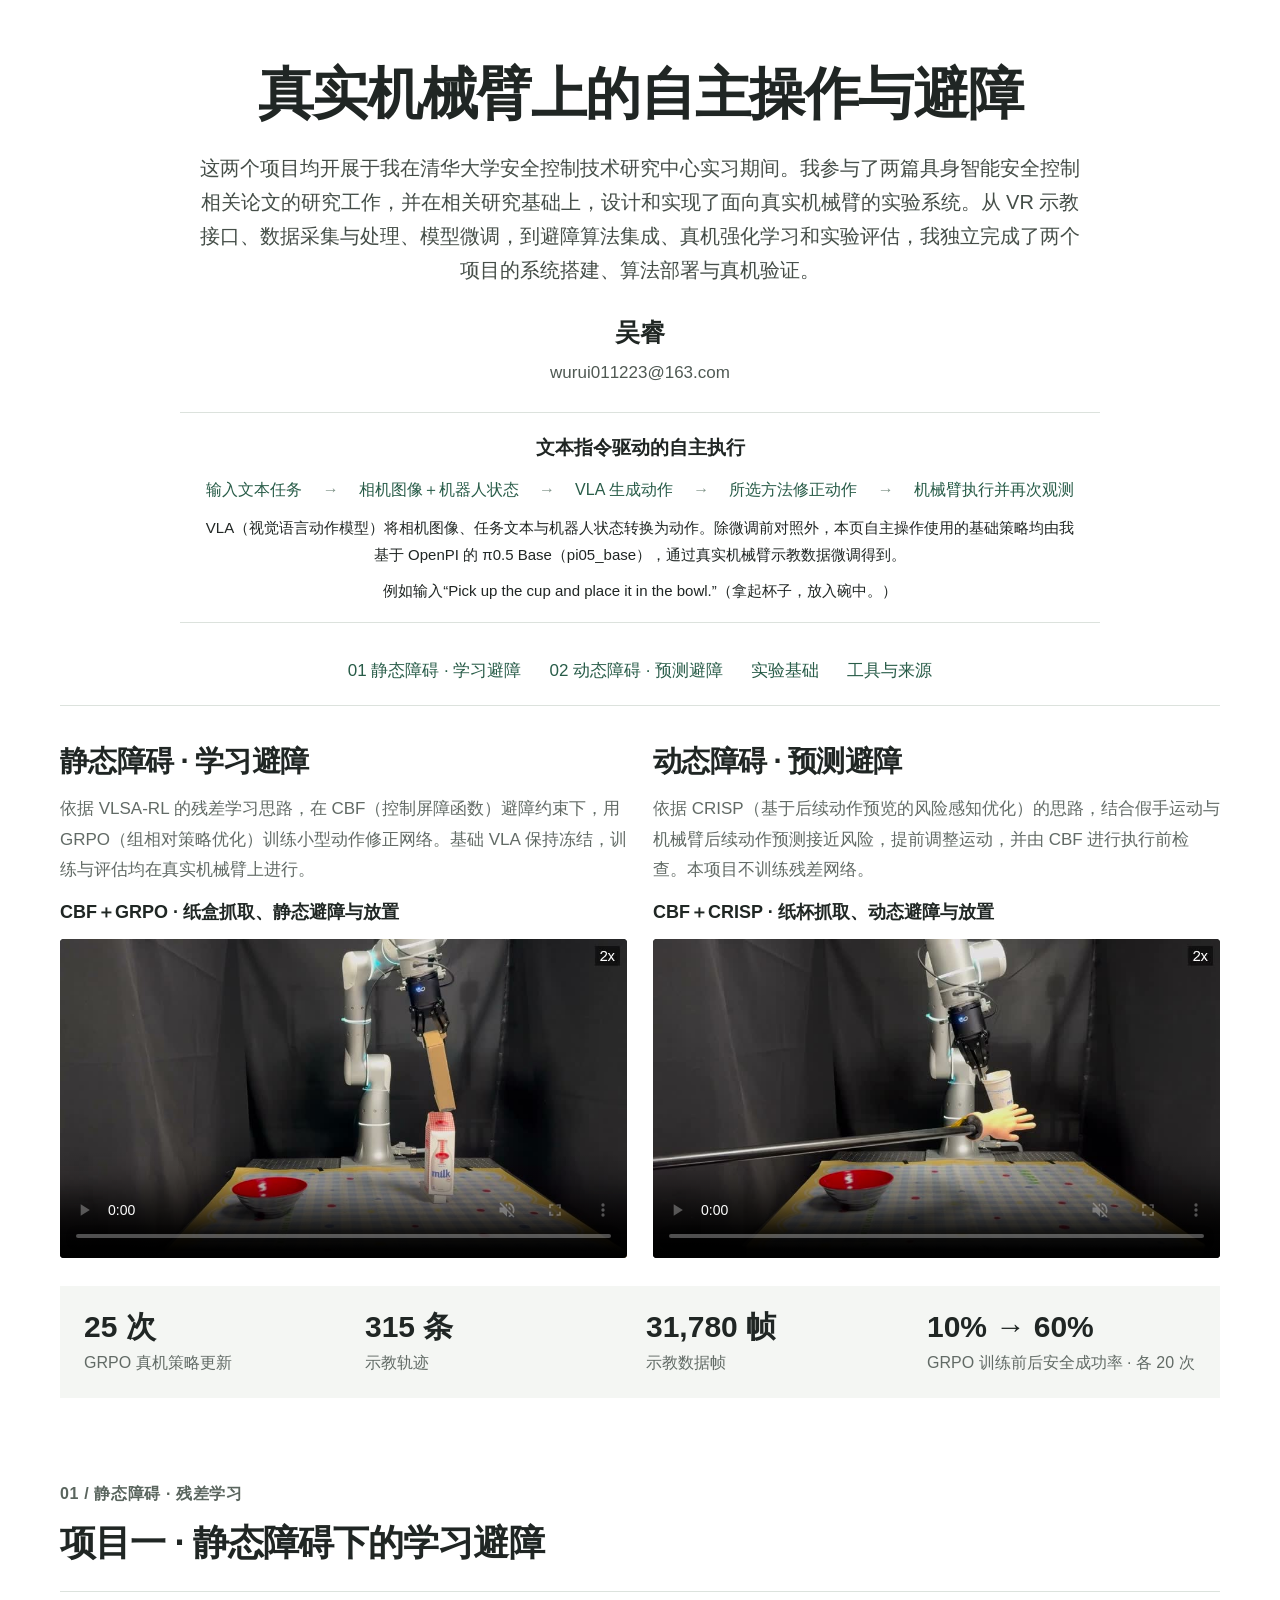
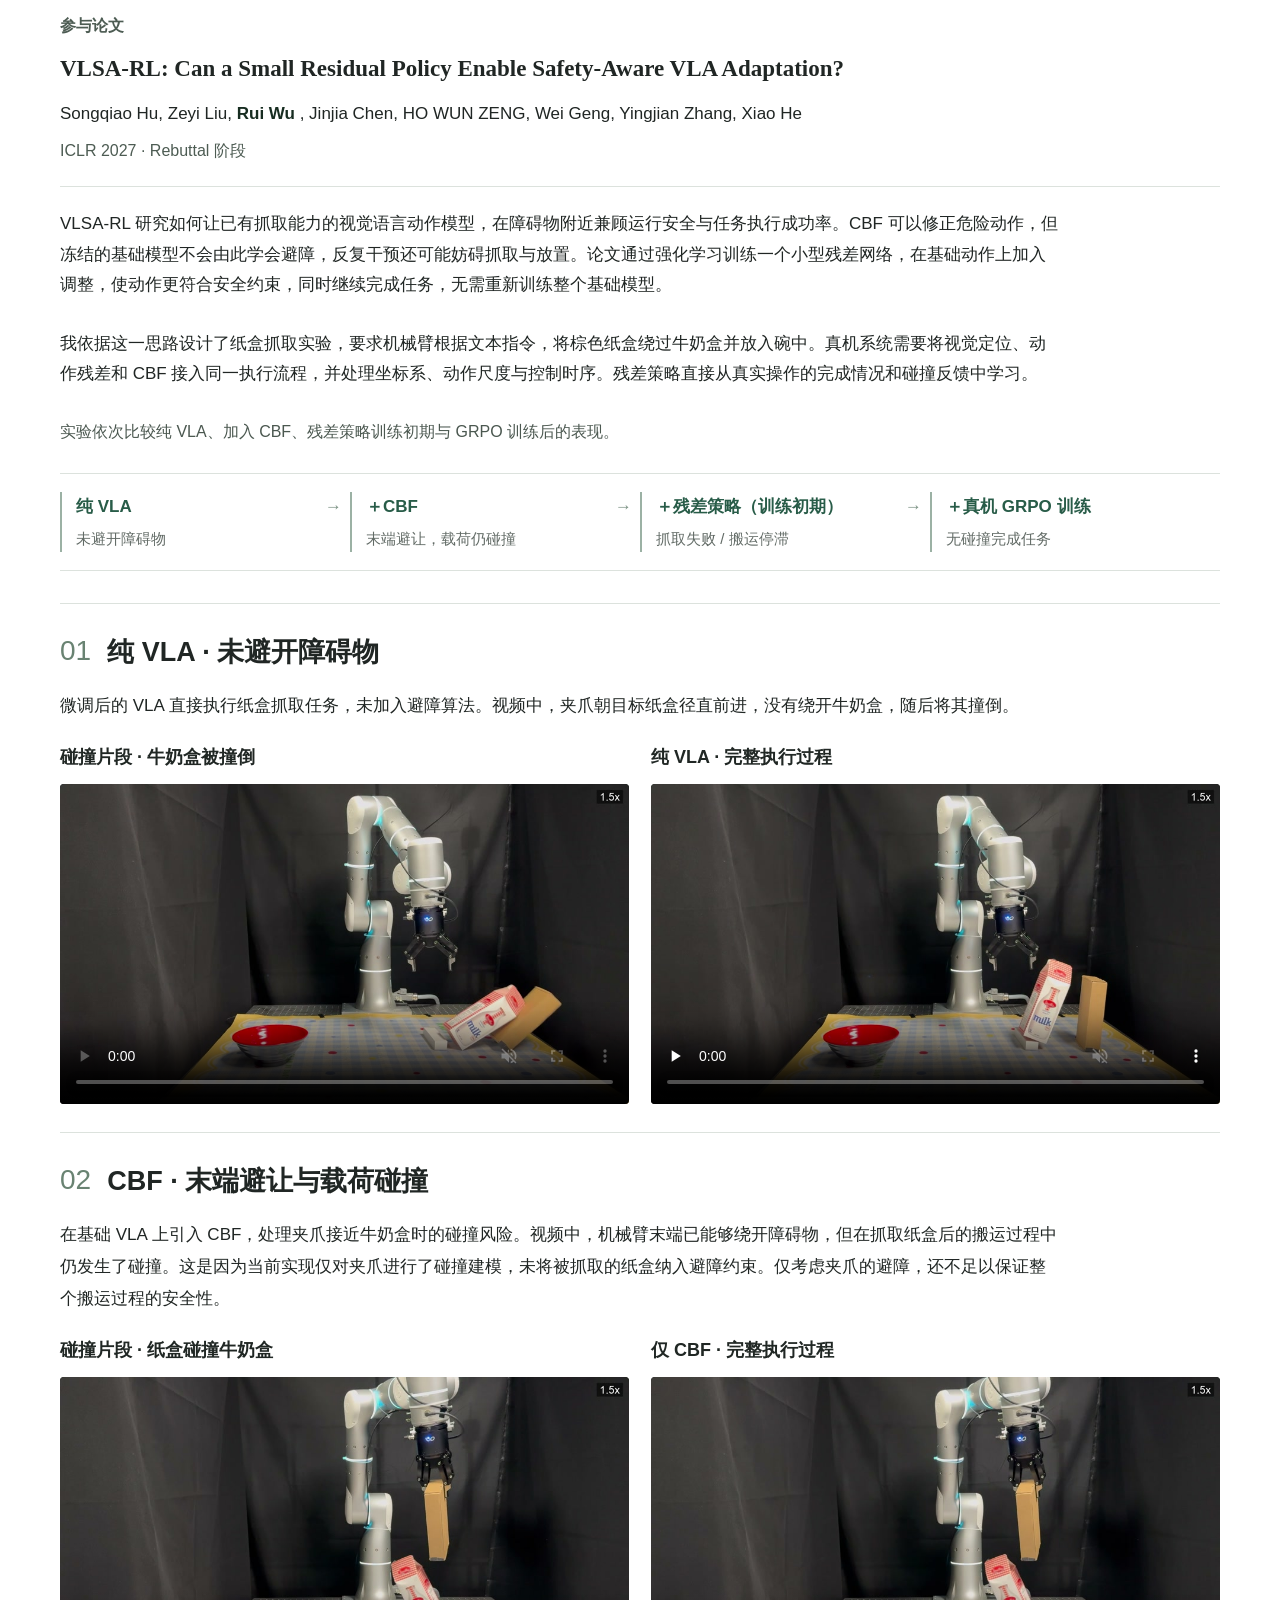
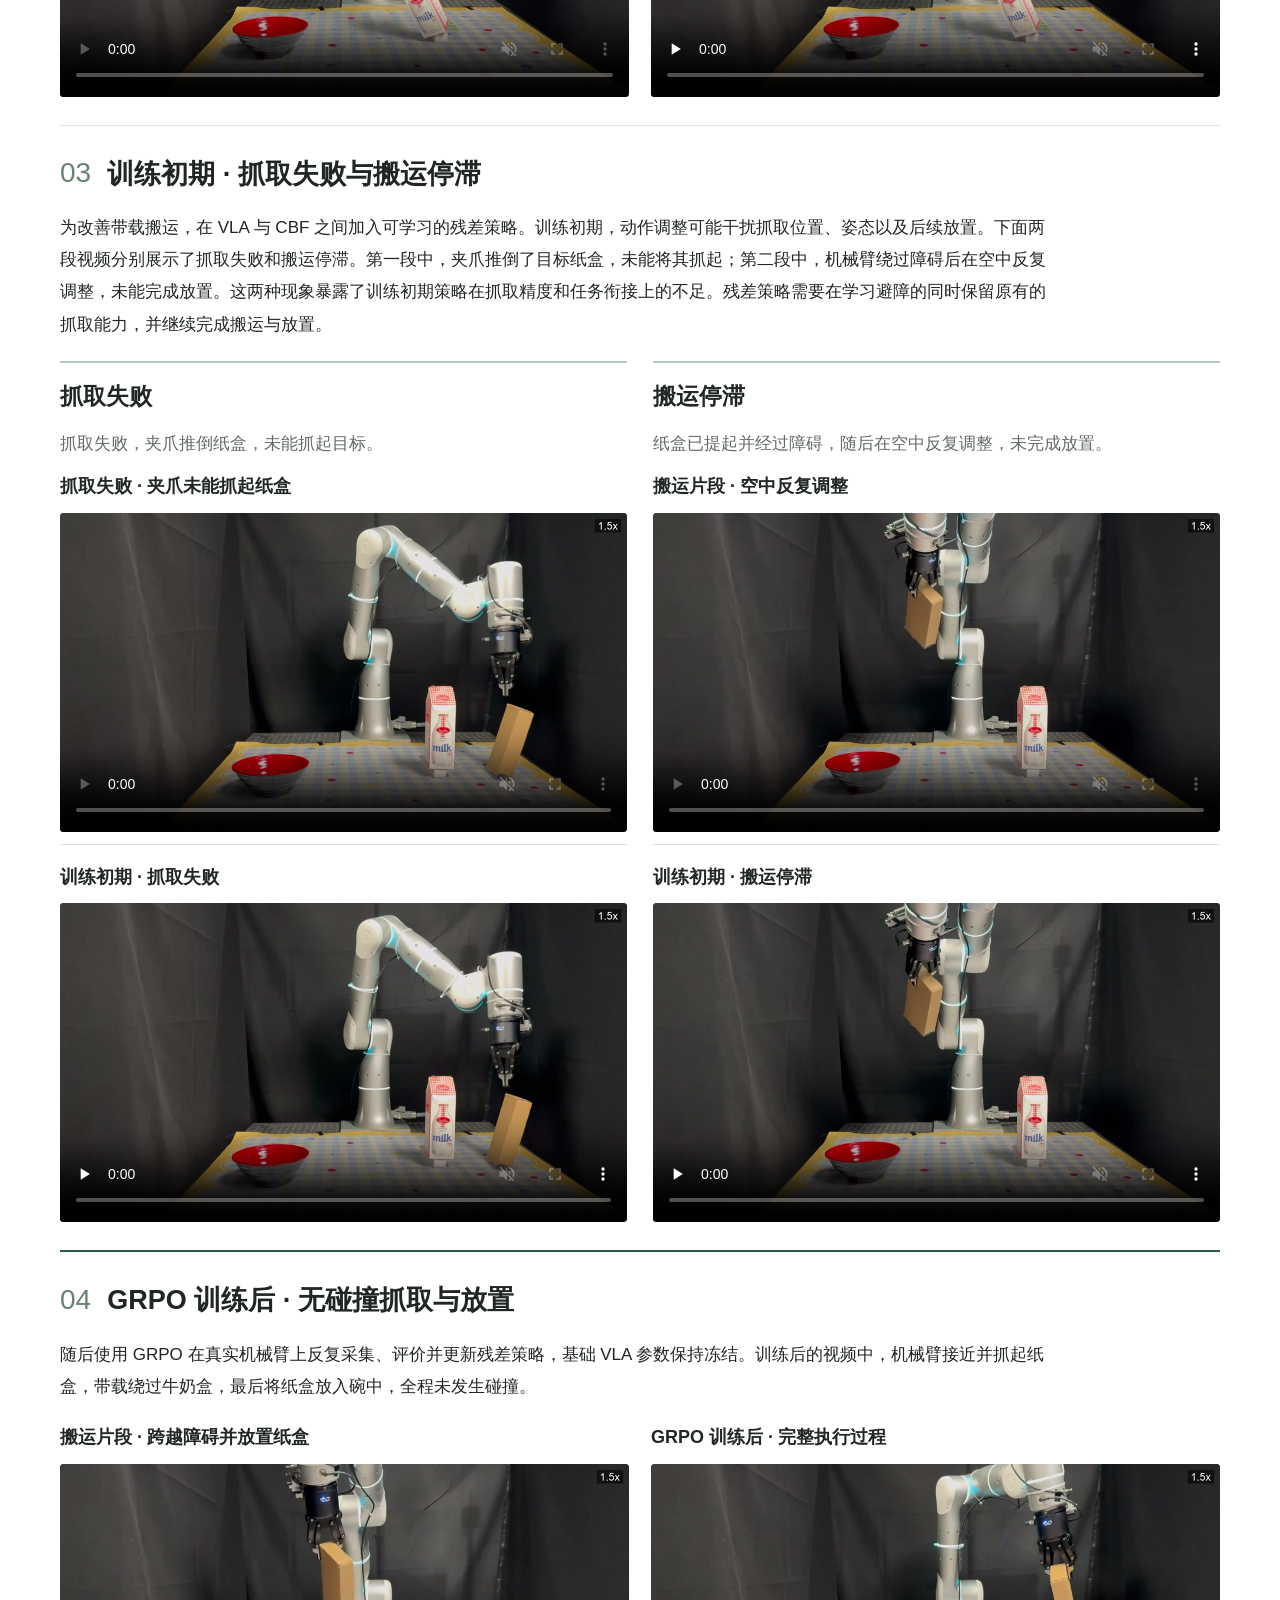
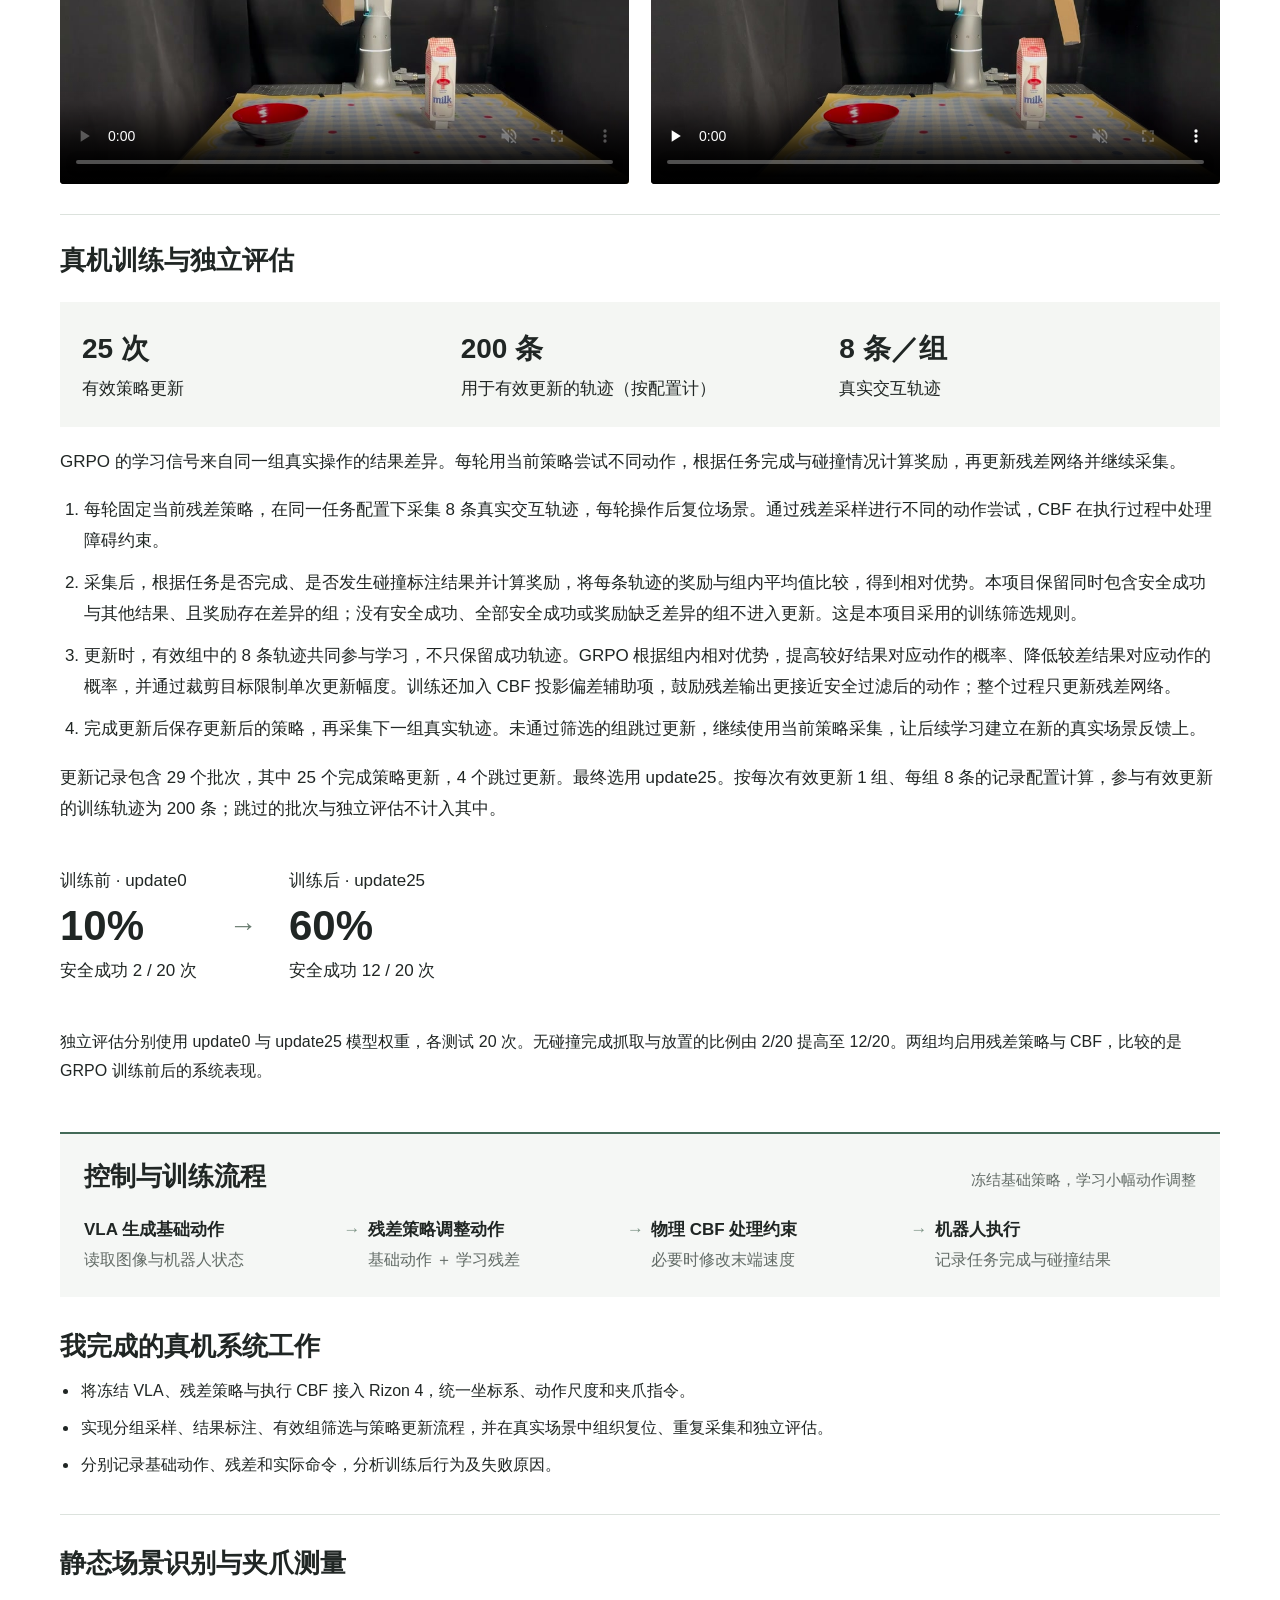
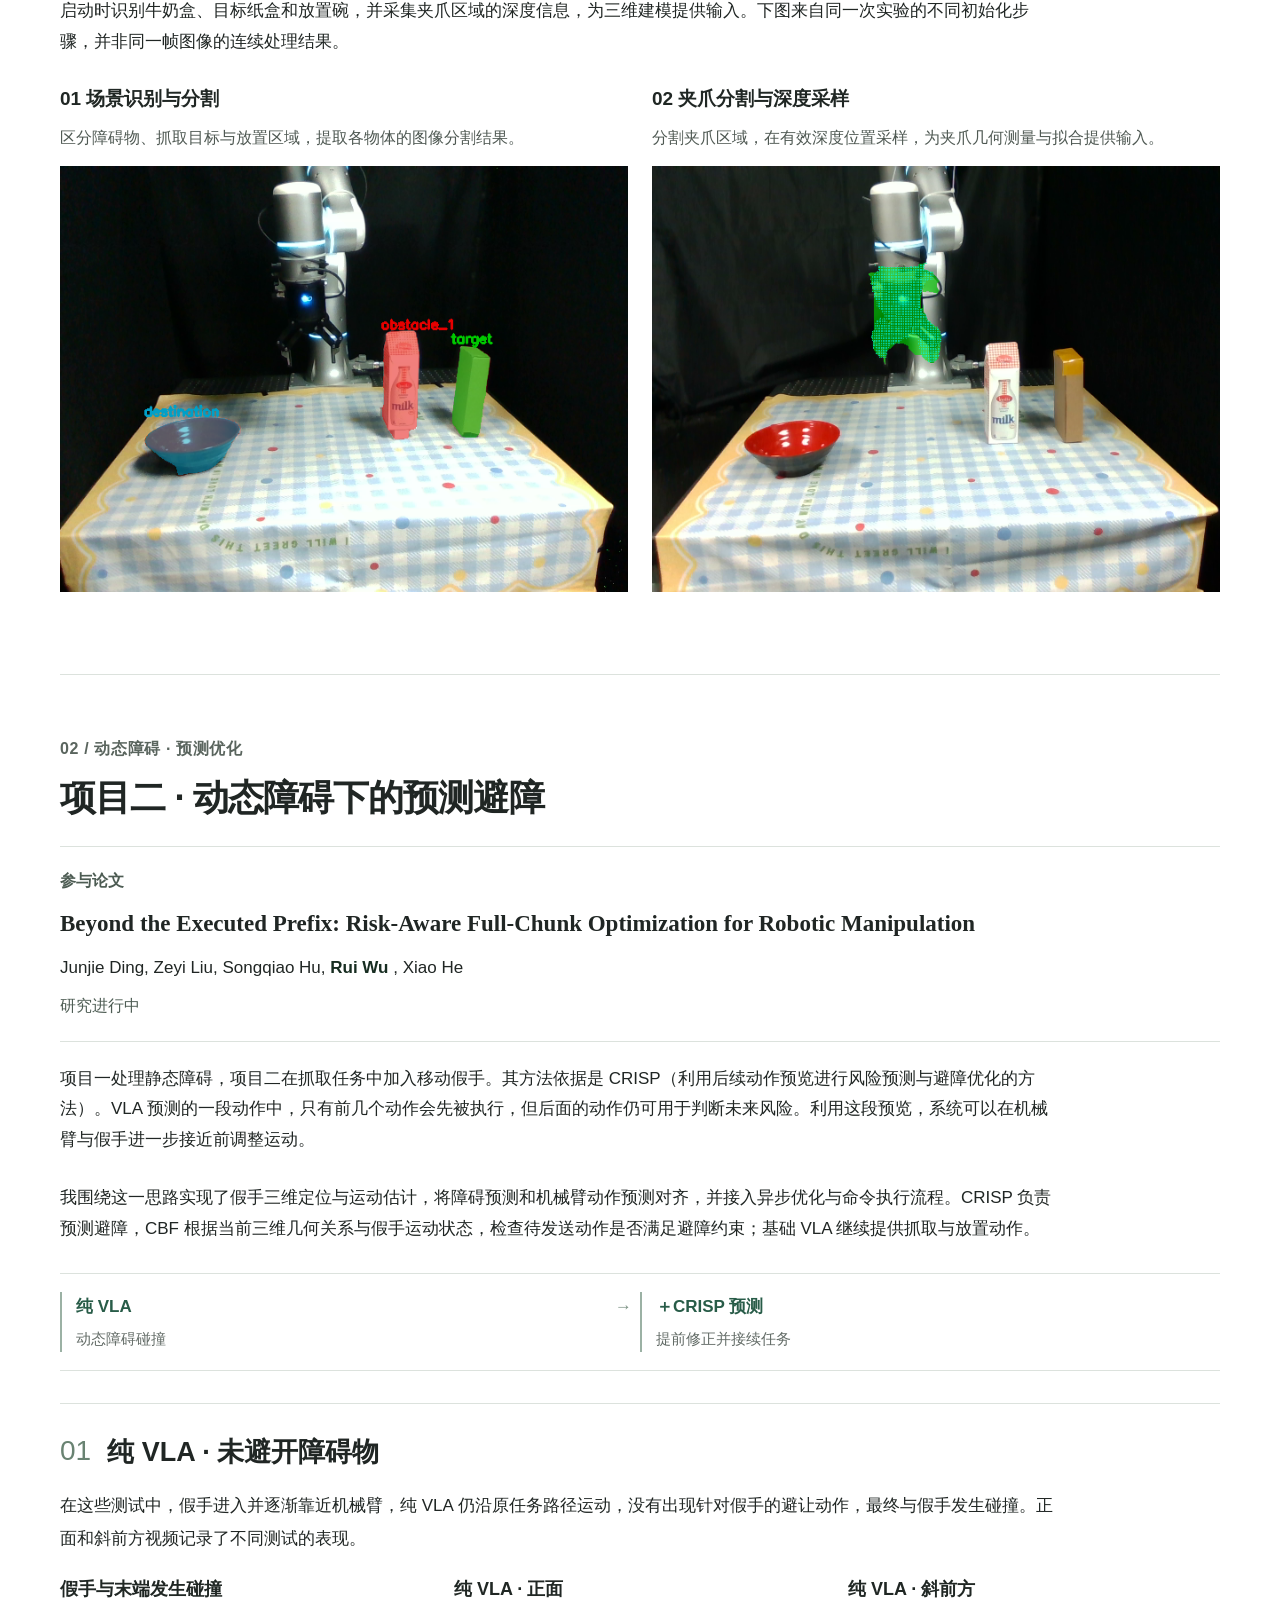
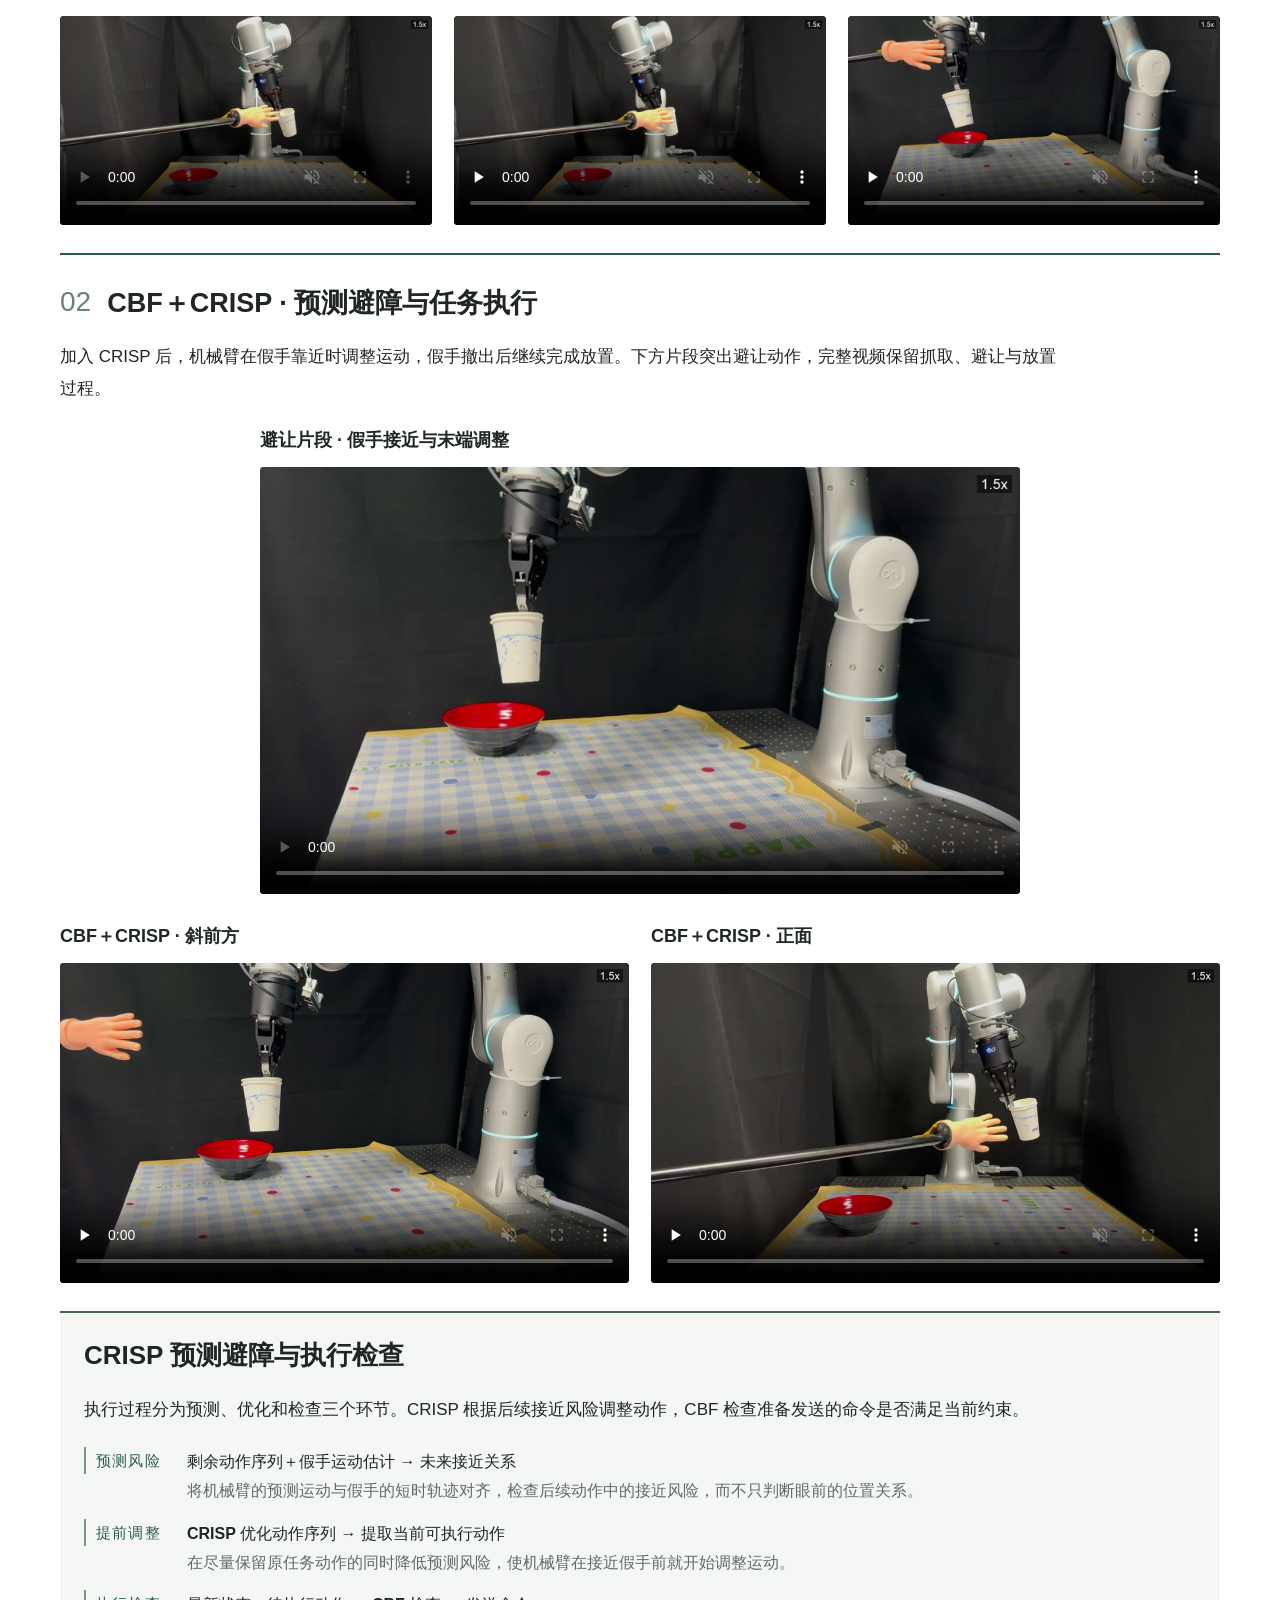
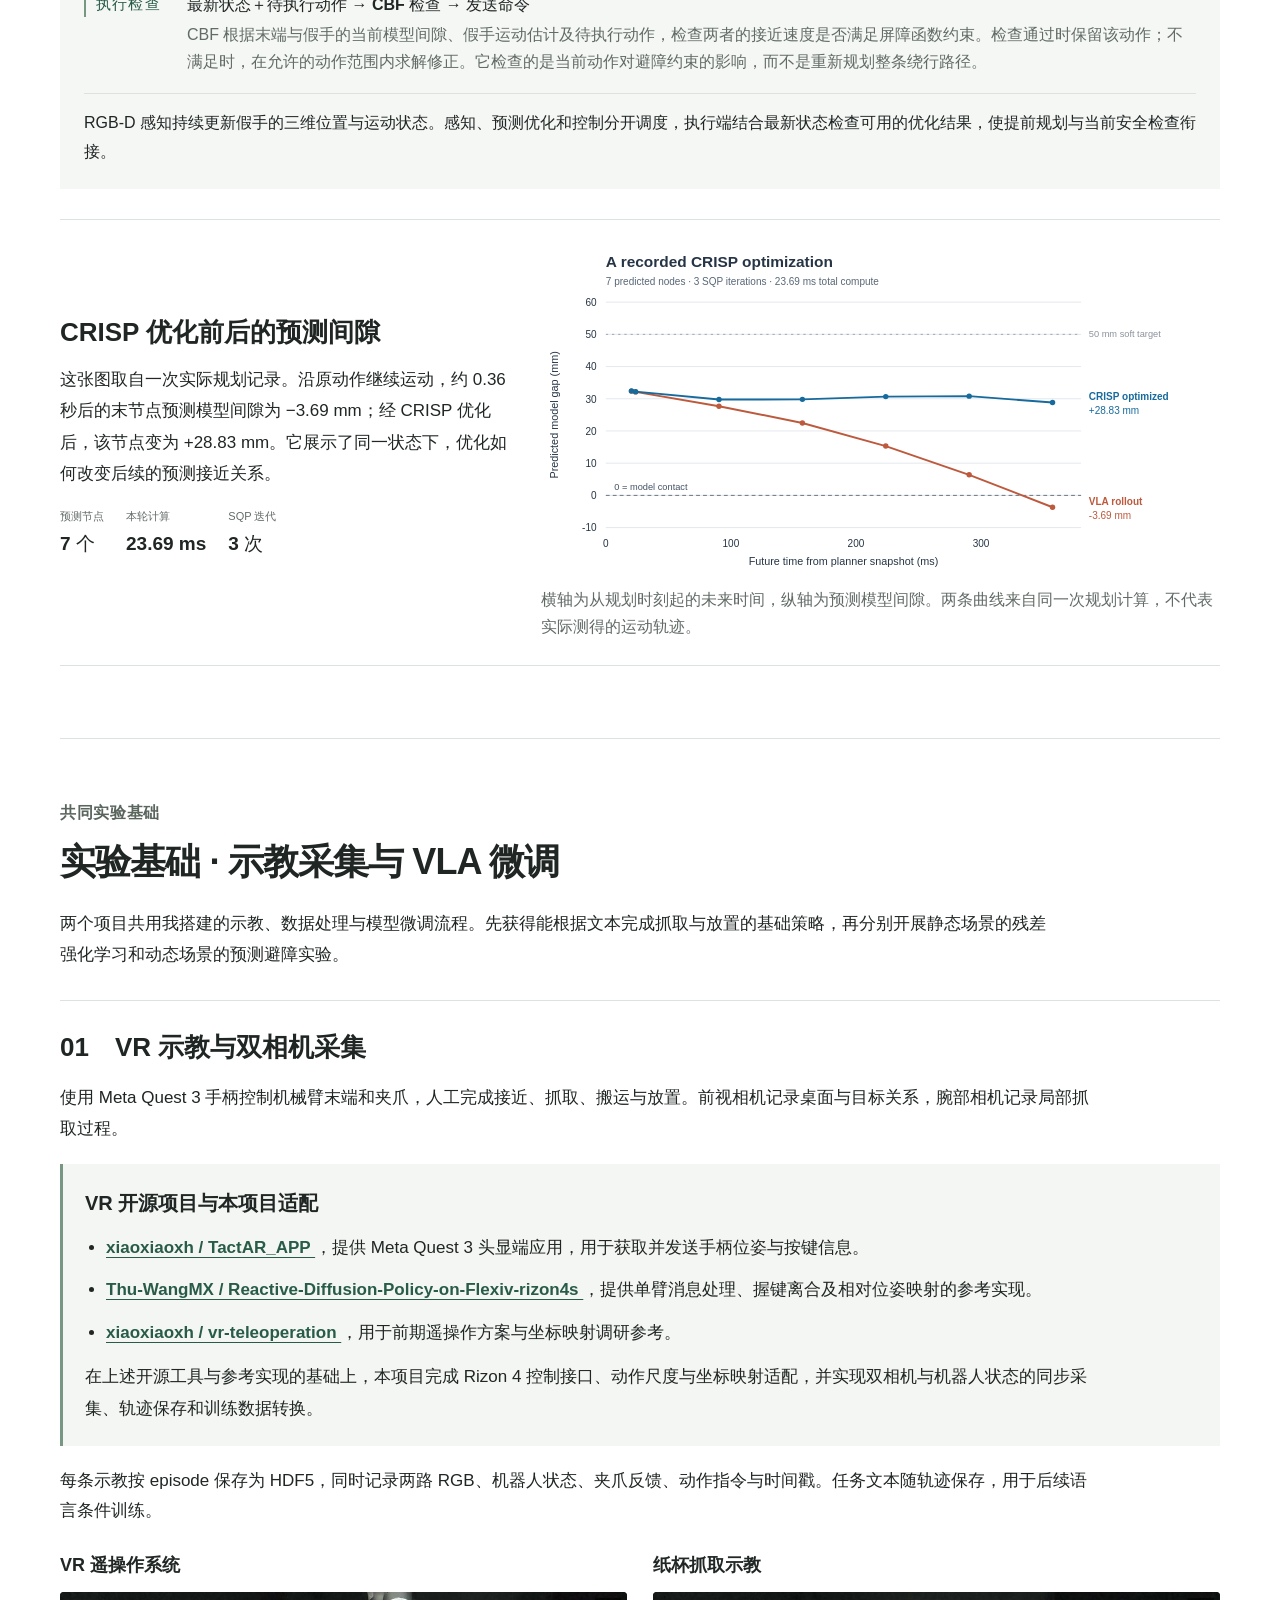
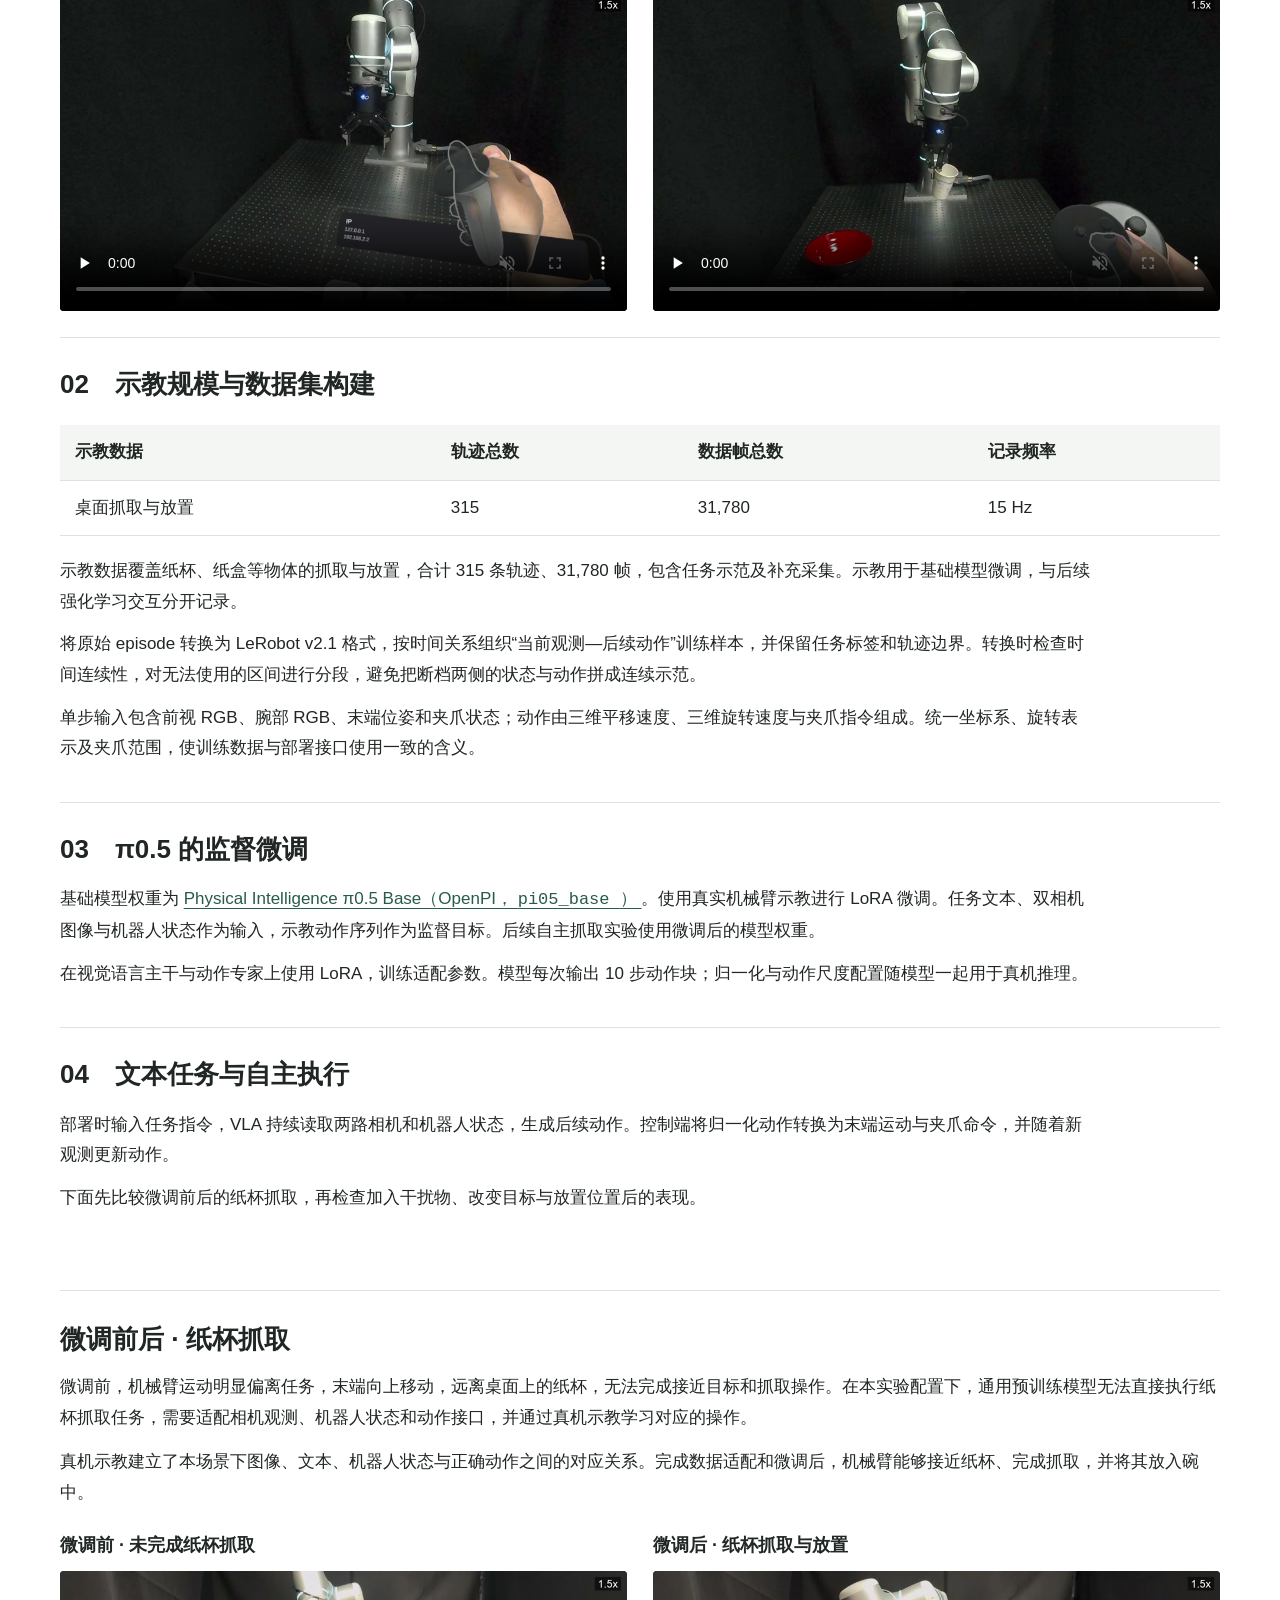
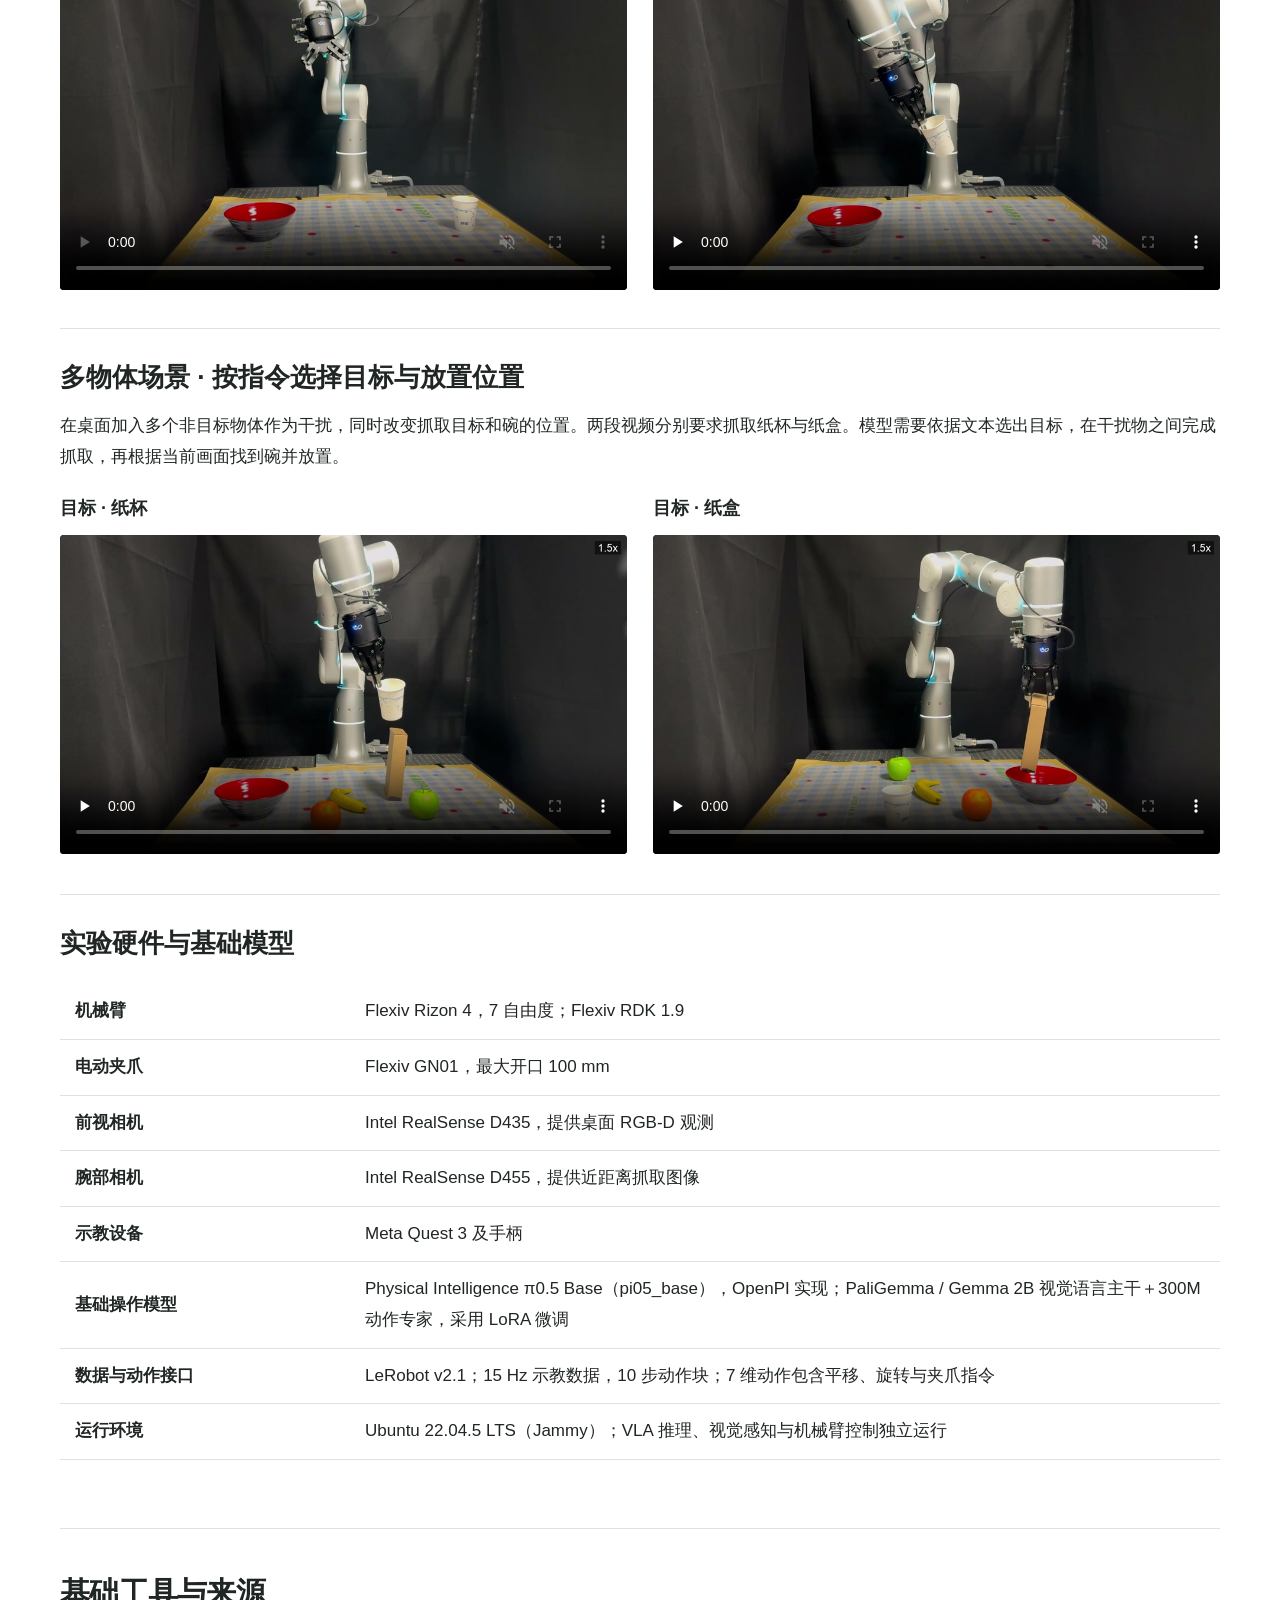
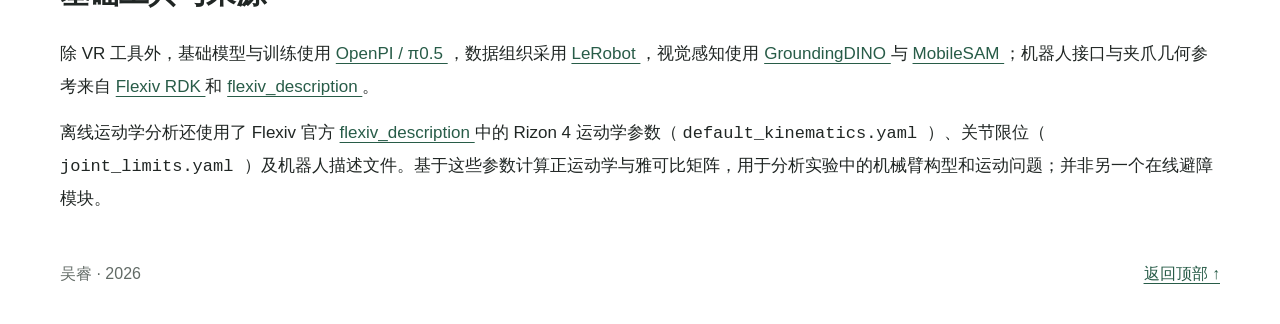
==== index.html @ aaa75074 "Publish robotics research portfolio" ====
<!DOCTYPE html>
<html lang="zh-CN">
 <head>
  <meta charset="utf-8"/>
  <meta content="width=device-width,initial-scale=1" name="viewport"/>
  <title>
   真实机械臂上的自主操作与避障 · 吴睿
  </title>
  <meta content="吴睿的 Rizon 4 真机研究：VLSA-RL 残差强化学习与 CRISP 预测避障，涵盖 VR 示教、数据集构建、VLA 微调、真实交互训练和实验评估。" name="description"/>
  <link href="portfolio.css?v=20261115-review" rel="stylesheet"/>
  <script defer="" src="portfolio.js?v=20261115-no-traces">
  </script>
 </head>
 <body>
  <a class="skip" href="#projects">
   跳到项目
  </a>
  <header class="page-header wrap">
   <h1>
    真实机械臂上的自主操作与避障
   </h1>
   <p class="lead">
    这两个项目均开展于我在清华大学安全控制技术研究中心实习期间。我参与了两篇具身智能安全控制相关论文的研究工作，并在相关研究基础上，设计和实现了面向真实机械臂的实验系统。从 VR 示教接口、数据采集与处理、模型微调，到避障算法集成、真机强化学习和实验评估，我独立完成了两个项目的系统搭建、算法部署与真机验证。
   </p>
   <div class="identity">
    <p class="author-name">
     吴睿
    </p>
    <p class="author-email">
     wurui011223@163.com
    </p>
   </div>
   <div aria-label="自主执行流程" class="autonomy-intro">
    <p>
     文本指令驱动的自主执行
    </p>
    <ol class="autonomy-flow">
     <li>
      输入文本任务
     </li>
     <li>
      相机图像＋机器人状态
     </li>
     <li>
      VLA 生成动作
     </li>
     <li>
      所选方法修正动作
     </li>
     <li>
      机械臂执行并再次观测
     </li>
    </ol>
    <p class="autonomy-example">
     VLA（视觉语言动作模型）将相机图像、任务文本与机器人状态转换为动作。除微调前对照外，本页自主操作使用的基础策略均由我基于 OpenPI 的 π0.5 Base（pi05_base），通过真实机械臂示教数据微调得到。
    </p>
    <p class="autonomy-example">
     例如输入“Pick up the cup and place it in the bowl.”（拿起杯子，放入碗中。）
    </p>
   </div>
   <nav aria-label="页面目录">
    <a href="#residual">
     01 静态障碍 · 学习避障
    </a>
    <a href="#dynamic">
     02 动态障碍 · 预测避障
    </a>
    <a href="#foundation">
     实验基础
    </a>
    <a href="#materials">
     工具与来源
    </a>
   </nav>
  </header>
  <main class="wrap">
   <section aria-label="两项成果概览" class="overview" id="projects">
    <div class="two-grid project-grid">
     <article class="project-preview">
      <h2>
       静态障碍 · 学习避障
      </h2>
      <p>
       依据 VLSA-RL 的残差学习思路，在 CBF（控制屏障函数）避障约束下，用 GRPO（组相对策略优化）训练小型动作修正网络。基础 VLA 保持冻结，训练与评估均在真实机械臂上进行。
      </p>
      <figure class="film excerpt">
       <figcaption>
        <strong>
         CBF＋GRPO · 纸盒抓取、静态避障与放置
        </strong>
       </figcaption>
       <video aria-label="CBF＋GRPO · 纸盒抓取、静态避障与放置" controls="" data-loop="" loop="" muted="" playsinline="" poster="assets/media/hero-static-10s.jpg?v=2" preload="metadata" src="assets/media/hero-static-10s.mp4?v=2">
       </video>
      </figure>
     </article>
     <article class="project-preview">
      <h2>
       动态障碍 · 预测避障
      </h2>
      <p>
       依据 CRISP（基于后续动作预览的风险感知优化）的思路，结合假手运动与机械臂后续动作预测接近风险，提前调整运动，并由 CBF 进行执行前检查。本项目不训练残差网络。
      </p>
      <figure class="film excerpt">
       <figcaption>
        <strong>
         CBF＋CRISP · 纸杯抓取、动态避障与放置
        </strong>
       </figcaption>
       <video aria-label="CBF＋CRISP · 纸杯抓取、动态避障与放置" controls="" data-loop="" loop="" muted="" playsinline="" poster="assets/media/hero-dynamic-10s.jpg?v=2" preload="metadata" src="assets/media/hero-dynamic-10s.mp4?v=2">
       </video>
      </figure>
     </article>
    </div>
    <div class="scale-strip">
     <div>
      <strong>
       25 次
      </strong>
      <span>
       GRPO 真机策略更新
      </span>
     </div>
     <div>
      <strong>
       315 条
      </strong>
      <span>
       示教轨迹
      </span>
     </div>
     <div>
      <strong>
       31,780 帧
      </strong>
      <span>
       示教数据帧
      </span>
     </div>
     <div>
      <strong>
       10% → 60%
      </strong>
      <span>
       GRPO 训练前后安全成功率 · 各 20 次
      </span>
     </div>
    </div>
   </section>
   <section class="project" id="residual">
    <div class="section-label">
     01 / 静态障碍 · 残差学习
    </div>
    <h2>
     项目一 · 静态障碍下的学习避障
    </h2>
    <div class="paper-citation">
     <p class="paper-context">
      参与论文
     </p>
     <h3>
      VLSA-RL: Can a Small Residual Policy Enable Safety-Aware VLA Adaptation?
     </h3>
     <p class="paper-authors">
      Songqiao Hu, Zeyi Liu,
      <strong>
       Rui Wu
      </strong>
      , Jinjia Chen, HO WUN ZENG, Wei Geng, Yingjian Zhang, Xiao He
     </p>
     <p class="paper-status">
      ICLR 2027 · Rebuttal 阶段
     </p>
    </div>
    <p class="section-intro">
     VLSA-RL 研究如何让已有抓取能力的视觉语言动作模型，在障碍物附近兼顾运行安全与任务执行成功率。CBF 可以修正危险动作，但冻结的基础模型不会由此学会避障，反复干预还可能妨碍抓取与放置。论文通过强化学习训练一个小型残差网络，在基础动作上加入调整，使动作更符合安全约束，同时继续完成任务，无需重新训练整个基础模型。
    </p>
    <p class="section-intro">
     我依据这一思路设计了纸盒抓取实验，要求机械臂根据文本指令，将棕色纸盒绕过牛奶盒并放入碗中。真机系统需要将视觉定位、动作残差和 CBF 接入同一执行流程，并处理坐标系、动作尺度与控制时序。残差策略直接从真实操作的完成情况和碰撞反馈中学习。
    </p>
    <p class="evidence-guide">
     实验依次比较纯 VLA、加入 CBF、残差策略训练初期与 GRPO 训练后的表现。
    </p>
    <div aria-label="项目一实验递进" class="experiment-roadmap">
     <a href="#r-baseline">
      纯 VLA
      <span>
       未避开障碍物
      </span>
     </a>
     <a href="#r-cbf">
      ＋CBF
      <span>
       末端避让，载荷仍碰撞
      </span>
     </a>
     <a href="#r-residual">
      ＋残差策略（训练初期）
      <span>
       抓取失败 / 搬运停滞
      </span>
     </a>
     <a href="#r-trained">
      ＋真机 GRPO 训练
      <span>
       无碰撞完成任务
      </span>
     </a>
    </div>
    <div class="experiment-chain">
     <article class="experiment-step" id="r-baseline">
      <header class="step-heading">
       <span class="step-number">
        01
       </span>
       <div>
        <h3>
         纯 VLA · 未避开障碍物
        </h3>
       </div>
      </header>
      <p class="step-description">
       微调后的 VLA 直接执行纸盒抓取任务，未加入避障算法。视频中，夹爪朝目标纸盒径直前进，没有绕开牛奶盒，随后将其撞倒。
      </p>
      <div class="step-media two-grid video-row">
       <figure class="film">
        <figcaption>
         <strong>
          碰撞片段 · 牛奶盒被撞倒
         </strong>
        </figcaption>
        <video aria-label="碰撞片段 · 牛奶盒倾倒" controls="" data-loop="" loop="" muted="" playsinline="" poster="assets/media/no-cbf-impact-sdr.jpg" preload="none" src="assets/media/no-cbf-impact-1.5x-sdr-silent.mp4">
        </video>
       </figure>
       <figure class="film">
        <figcaption>
         <strong>
          纯 VLA · 完整执行过程
         </strong>
        </figcaption>
        <video aria-label="纯 VLA · 完整执行过程" controls="" muted="" playsinline="" poster="assets/media/no-cbf-collision-sdr.jpg" preload="none" src="assets/media/no-cbf-collision-1.5x-sdr-silent.mp4">
        </video>
       </figure>
      </div>
     </article>
     <article class="experiment-step" id="r-cbf">
      <header class="step-heading">
       <span class="step-number">
        02
       </span>
       <div>
        <h3>
         CBF · 末端避让与载荷碰撞
        </h3>
       </div>
      </header>
      <p class="step-description">
       在基础 VLA 上引入 CBF，处理夹爪接近牛奶盒时的碰撞风险。视频中，机械臂末端已能够绕开障碍物，但在抓取纸盒后的搬运过程中仍发生了碰撞。这是因为当前实现仅对夹爪进行了碰撞建模，未将被抓取的纸盒纳入避障约束。仅考虑夹爪的避障，还不足以保证整个搬运过程的安全性。
      </p>
      <div class="step-media two-grid video-row">
       <figure class="film">
        <figcaption>
         <strong>
          碰撞片段 · 纸盒碰撞牛奶盒
         </strong>
        </figcaption>
        <video aria-label="碰撞片段 · 纸盒碰撞牛奶盒" controls="" data-loop="" loop="" muted="" playsinline="" poster="assets/media/milk-collision-sdr.jpg" preload="none" src="assets/media/milk-collision-1.5x-sdr-silent.mp4">
        </video>
       </figure>
       <figure class="film">
        <figcaption>
         <strong>
          仅 CBF · 完整执行过程
         </strong>
        </figcaption>
        <video aria-label="仅 CBF · 完整执行过程" controls="" muted="" playsinline="" poster="assets/media/collision-success-sdr.jpg" preload="none" src="assets/media/collision-success-1.5x-sdr-silent.mp4">
        </video>
       </figure>
      </div>
     </article>
     <article class="experiment-step" id="r-residual">
      <header class="step-heading">
       <span class="step-number">
        03
       </span>
       <div>
        <h3>
         训练初期 · 抓取失败与搬运停滞
        </h3>
       </div>
      </header>
      <p class="step-description">
       为改善带载搬运，在 VLA 与 CBF 之间加入可学习的残差策略。训练初期，动作调整可能干扰抓取位置、姿态以及后续放置。下面两段视频分别展示了抓取失败和搬运停滞。第一段中，夹爪推倒了目标纸盒，未能将其抓起；第二段中，机械臂绕过障碍后在空中反复调整，未能完成放置。这两种现象暴露了训练初期策略在抓取精度和任务衔接上的不足。残差策略需要在学习避障的同时保留原有的抓取能力，并继续完成搬运与放置。
      </p>
      <div class="failure-pairs two-grid">
       <div class="failure-pair">
        <h4>
         抓取失败
        </h4>
        <p class="pair-intro">
         抓取失败，夹爪推倒纸盒，未能抓起目标。
        </p>
        <figure class="film">
         <figcaption>
          <strong>
           抓取失败 · 夹爪未能抓起纸盒
          </strong>
         </figcaption>
         <video aria-label="抓取失败 · 夹爪未能抓起纸盒" controls="" data-loop="" loop="" muted="" playsinline="" poster="assets/media/target-topple-sdr.jpg" preload="none" src="assets/media/target-topple-1.5x-sdr-silent.mp4">
         </video>
        </figure>
        <figure class="film">
         <figcaption>
          <strong>
           训练初期 · 抓取失败
          </strong>
         </figcaption>
         <video aria-label="训练初期 · 抓取失败" controls="" muted="" playsinline="" poster="assets/media/grasp-failure-sdr.jpg" preload="none" src="assets/media/grasp-failure-1.5x-sdr-silent.mp4">
         </video>
        </figure>
       </div>
       <div class="failure-pair">
        <h4>
         搬运停滞
        </h4>
        <p class="pair-intro">
         纸盒已提起并经过障碍，随后在空中反复调整，未完成放置。
        </p>
        <figure class="film excerpt">
         <figcaption>
          <strong>
           搬运片段 · 空中反复调整
          </strong>
         </figcaption>
         <video aria-label="搬运片段 · 空中反复调整" controls="" data-loop="" loop="" muted="" playsinline="" poster="assets/media/residual-stall-sdr.jpg" preload="none" src="assets/media/residual-stall-1.5x-sdr-silent.mp4">
         </video>
        </figure>
        <figure class="film">
         <figcaption>
          <strong>
           训练初期 · 搬运停滞
          </strong>
         </figcaption>
         <video aria-label="训练初期 · 搬运停滞" controls="" muted="" playsinline="" poster="assets/media/safe-failure-sdr.jpg" preload="none" src="assets/media/safe-failure-1.5x-sdr-silent.mp4">
         </video>
        </figure>
       </div>
      </div>
     </article>
     <article class="experiment-step step-result" id="r-trained">
      <header class="step-heading">
       <span class="step-number">
        04
       </span>
       <div>
        <h3>
         GRPO 训练后 · 无碰撞抓取与放置
        </h3>
       </div>
      </header>
      <p class="step-description">
       随后使用 GRPO 在真实机械臂上反复采集、评价并更新残差策略，基础 VLA 参数保持冻结。训练后的视频中，机械臂接近并抓起纸盒，带载绕过牛奶盒，最后将纸盒放入碗中，全程未发生碰撞。
      </p>
      <div class="step-media two-grid video-row">
       <figure class="film excerpt">
        <figcaption>
         <strong>
          搬运片段 · 跨越障碍并放置纸盒
         </strong>
        </figcaption>
        <video aria-label="搬运片段 · 跨越障碍并放置纸盒" controls="" data-loop="" loop="" muted="" playsinline="" poster="assets/media/carry-place-success-sdr.jpg" preload="none" src="assets/media/carry-place-success-1.5x-sdr-silent.mp4">
        </video>
       </figure>
       <figure class="film">
        <figcaption>
         <strong>
          GRPO 训练后 · 完整执行过程
         </strong>
        </figcaption>
        <video aria-label="GRPO 训练后 · 完整执行过程" controls="" id="static-evidence-video" muted="" playsinline="" poster="assets/media/safe-success-sdr.jpg" preload="none" src="assets/media/safe-success-1.5x-sdr-silent.mp4">
        </video>
       </figure>
      </div>
      <div class="training-results">
       <h3>
        真机训练与独立评估
       </h3>
       <div class="training-facts">
        <div>
         <strong>
          25 次
         </strong>
         <span>
          有效策略更新
         </span>
        </div>
        <div>
         <strong>
          200 条
         </strong>
         <span>
          用于有效更新的轨迹（按配置计）
         </span>
        </div>
        <div>
         <strong>
          8 条／组
         </strong>
         <span>
          真实交互轨迹
         </span>
        </div>
       </div>
       <p>
        GRPO 的学习信号来自同一组真实操作的结果差异。每轮用当前策略尝试不同动作，根据任务完成与碰撞情况计算奖励，再更新残差网络并继续采集。
       </p>
       <ol class="training-cycle">
        <li>
         每轮固定当前残差策略，在同一任务配置下采集 8 条真实交互轨迹，每轮操作后复位场景。通过残差采样进行不同的动作尝试，CBF 在执行过程中处理障碍约束。
        </li>
        <li>
         采集后，根据任务是否完成、是否发生碰撞标注结果并计算奖励，将每条轨迹的奖励与组内平均值比较，得到相对优势。本项目保留同时包含安全成功与其他结果、且奖励存在差异的组；没有安全成功、全部安全成功或奖励缺乏差异的组不进入更新。这是本项目采用的训练筛选规则。
        </li>
        <li>
         更新时，有效组中的 8 条轨迹共同参与学习，不只保留成功轨迹。GRPO 根据组内相对优势，提高较好结果对应动作的概率、降低较差结果对应动作的概率，并通过裁剪目标限制单次更新幅度。训练还加入 CBF 投影偏差辅助项，鼓励残差输出更接近安全过滤后的动作；整个过程只更新残差网络。
        </li>
        <li>
         完成更新后保存更新后的策略，再采集下一组真实轨迹。未通过筛选的组跳过更新，继续使用当前策略采集，让后续学习建立在新的真实场景反馈上。
        </li>
       </ol>
       <p>
        更新记录包含 29 个批次，其中 25 个完成策略更新，4 个跳过更新。最终选用 update25。按每次有效更新 1 组、每组 8 条的记录配置计算，参与有效更新的训练轨迹为 200 条；跳过的批次与独立评估不计入其中。
       </p>
       <div class="rate-comparison">
        <div>
         <span>
          训练前 · update0
         </span>
         <strong>
          10%
         </strong>
         <span class="evaluation-count">
          安全成功 2 / 20 次
         </span>
        </div>
        <span aria-hidden="true">
         →
        </span>
        <div>
         <span>
          训练后 · update25
         </span>
         <strong>
          60%
         </strong>
         <span class="evaluation-count">
          安全成功 12 / 20 次
         </span>
        </div>
       </div>
       <p class="evaluation-basis">
        独立评估分别使用 update0 与 update25 模型权重，各测试 20 次。无碰撞完成抓取与放置的比例由 2/20 提高至 12/20。两组均启用残差策略与 CBF，比较的是 GRPO 训练前后的系统表现。
       </p>
      </div>
     </article>
    </div>
    <div aria-labelledby="residual-method" class="method-panel">
     <div class="method-heading">
      <h3 id="residual-method">
       控制与训练流程
      </h3>
      <span>
       冻结基础策略，学习小幅动作调整
      </span>
     </div>
     <ol class="method-stages">
      <li>
       <b>
        VLA 生成基础动作
       </b>
       <span>
        读取图像与机器人状态
       </span>
      </li>
      <li>
       <b>
        残差策略调整动作
       </b>
       <span>
        基础动作 ＋ 学习残差
       </span>
      </li>
      <li>
       <b>
        物理 CBF 处理约束
       </b>
       <span>
        必要时修改末端速度
       </span>
      </li>
      <li>
       <b>
        机器人执行
       </b>
       <span>
        记录任务完成与碰撞结果
       </span>
      </li>
     </ol>
    </div>
    <div class="work-summary">
     <h3>
      我完成的真机系统工作
     </h3>
     <ul class="work-list">
      <li>
       将冻结 VLA、残差策略与执行 CBF 接入 Rizon 4，统一坐标系、动作尺度和夹爪指令。
      </li>
      <li>
       实现分组采样、结果标注、有效组筛选与策略更新流程，并在真实场景中组织复位、重复采集和独立评估。
      </li>
      <li>
       分别记录基础动作、残差和实际命令，分析训练后行为及失败原因。
      </li>
     </ul>
    </div>
    <section aria-labelledby="static-perception-title" class="perception-process">
     <header>
      <h3 id="static-perception-title">
       静态场景识别与夹爪测量
      </h3>
      <p>
       启动时识别牛奶盒、目标纸盒和放置碗，并采集夹爪区域的深度信息，为三维建模提供输入。下图来自同一次实验的不同初始化步骤，并非同一帧图像的连续处理结果。
      </p>
     </header>
     <div class="perception-grid">
      <figure>
       <figcaption>
        <h4>
         01 场景识别与分割
        </h4>
        <p>
         区分障碍物、抓取目标与放置区域，提取各物体的图像分割结果。
        </p>
       </figcaption>
       <img alt="真实初始化图像：红色牛奶盒障碍、绿色目标纸盒与蓝色放置碗的分割结果" height="480" loading="lazy" src="assets/case-study/static-scene-segmentation.png" width="640"/>
      </figure>
      <figure>
       <figcaption>
        <h4>
         02 夹爪分割与深度采样
        </h4>
        <p>
         分割夹爪区域，在有效深度位置采样，为夹爪几何测量与拟合提供输入。
        </p>
       </figcaption>
       <img alt="真实夹爪测量图像：夹爪分割区域与叠加的采样点" height="480" loading="lazy" src="assets/case-study/static-gripper-depth-points.png" width="640"/>
      </figure>
     </div>
    </section>
   </section>
   <section class="project" id="dynamic">
    <div class="section-label">
     02 / 动态障碍 · 预测优化
    </div>
    <h2>
     项目二 · 动态障碍下的预测避障
    </h2>
    <div class="paper-citation">
     <p class="paper-context">
      参与论文
     </p>
     <h3>
      Beyond the Executed Prefix: Risk-Aware Full-Chunk Optimization for Robotic Manipulation
     </h3>
     <p class="paper-authors">
      Junjie Ding, Zeyi Liu, Songqiao Hu,
      <strong>
       Rui Wu
      </strong>
      , Xiao He
     </p>
     <p class="paper-status">
      研究进行中
     </p>
    </div>
    <p class="section-intro">
     项目一处理静态障碍，项目二在抓取任务中加入移动假手。其方法依据是 CRISP（利用后续动作预览进行风险预测与避障优化的方法）。VLA 预测的一段动作中，只有前几个动作会先被执行，但后面的动作仍可用于判断未来风险。利用这段预览，系统可以在机械臂与假手进一步接近前调整运动。
    </p>
    <p class="section-intro">
     我围绕这一思路实现了假手三维定位与运动估计，将障碍预测和机械臂动作预测对齐，并接入异步优化与命令执行流程。CRISP 负责预测避障，CBF 根据当前三维几何关系与假手运动状态，检查待发送动作是否满足避障约束；基础 VLA 继续提供抓取与放置动作。
    </p>
    <div aria-label="项目二实验递进" class="experiment-roadmap two-stages">
     <a href="#d-vla">
      纯 VLA
      <span>
       动态障碍碰撞
      </span>
     </a>
     <a href="#d-full">
      ＋CRISP 预测
      <span>
       提前修正并接续任务
      </span>
     </a>
    </div>
    <div class="experiment-chain">
     <article class="experiment-step" id="d-vla">
      <header class="step-heading">
       <span class="step-number">
        01
       </span>
       <div>
        <h3>
         纯 VLA · 未避开障碍物
        </h3>
       </div>
      </header>
      <p class="step-description">
       在这些测试中，假手进入并逐渐靠近机械臂，纯 VLA 仍沿原任务路径运动，没有出现针对假手的避让动作，最终与假手发生碰撞。正面和斜前方视频记录了不同测试的表现。
      </p>
      <div class="step-media three-grid video-row">
       <figure class="film">
        <figcaption>
         <strong>
          假手与末端发生碰撞
         </strong>
        </figcaption>
        <video aria-label="假手与末端发生碰撞" controls="" data-loop="" loop="" muted="" playsinline="" poster="assets/media/hand-contact-front-sdr.jpg" preload="none" src="assets/media/hand-contact-front-1.5x-sdr-silent.mp4">
        </video>
       </figure>
       <figure class="film">
        <figcaption>
         <strong>
          纯 VLA · 正面
         </strong>
        </figcaption>
        <video aria-label="纯 VLA · 正面" controls="" muted="" playsinline="" poster="assets/media/hand-vla-front-sdr.jpg" preload="none" src="assets/media/hand-vla-front-1.5x-sdr-silent.mp4">
        </video>
       </figure>
       <figure class="film">
        <figcaption>
         <strong>
          纯 VLA · 斜前方
         </strong>
        </figcaption>
        <video aria-label="纯 VLA · 斜前方" controls="" muted="" playsinline="" poster="assets/media/hand-vla-oblique-sdr.jpg" preload="none" src="assets/media/hand-vla-oblique-1.5x-sdr-silent.mp4">
        </video>
       </figure>
      </div>
     </article>
     <article class="experiment-step step-result" id="d-full">
      <header class="step-heading">
       <span class="step-number">
        02
       </span>
       <div>
        <h3>
         CBF＋CRISP · 预测避障与任务执行
        </h3>
       </div>
      </header>
      <p class="step-description">
       加入 CRISP 后，机械臂在假手靠近时调整运动，假手撤出后继续完成放置。下方片段突出避让动作，完整视频保留抓取、避让与放置过程。
      </p>
      <div class="step-media result-excerpt">
       <figure class="film">
        <figcaption>
         <strong>
          避让片段 · 假手接近与末端调整
         </strong>
        </figcaption>
        <video aria-label="避让片段 · 假手接近与末端调整" controls="" data-loop="" loop="" muted="" playsinline="" poster="assets/media/hand-avoidance-oblique-sdr.jpg" preload="none" src="assets/media/hand-avoidance-oblique-1.5x-sdr-silent.mp4">
        </video>
       </figure>
      </div>
      <div class="step-media two-grid video-row">
       <figure class="film">
        <figcaption>
         <strong>
          CBF＋CRISP · 斜前方
         </strong>
        </figcaption>
        <video aria-label="CBF＋CRISP · 斜前方" controls="" muted="" playsinline="" poster="assets/media/hand-full-oblique-sdr.jpg" preload="none" src="assets/media/hand-full-oblique-1.5x-sdr-silent.mp4">
        </video>
       </figure>
       <figure class="film">
        <figcaption>
         <strong>
          CBF＋CRISP · 正面
         </strong>
        </figcaption>
        <video aria-label="CBF＋CRISP · 正面" controls="" id="dynamic-evidence-video" muted="" playsinline="" poster="assets/media/hand-full-front-sdr.jpg" preload="none" src="assets/media/hand-full-front-1.5x-sdr-silent.mp4">
        </video>
       </figure>
      </div>
     </article>
    </div>
    <div aria-labelledby="dynamic-method" class="method-panel">
     <div class="method-heading">
      <h3 id="dynamic-method">
       CRISP 预测避障与执行检查
      </h3>
     </div>
     <p class="step-description">
      执行过程分为预测、优化和检查三个环节。CRISP 根据后续接近风险调整动作，CBF 检查准备发送的命令是否满足当前约束。
     </p>
     <div class="control-lanes">
      <div>
       <span class="lane-label">
        预测风险
       </span>
       <p>
        <b>
         剩余动作序列＋假手运动估计 → 未来接近关系
        </b>
        <small>
         将机械臂的预测运动与假手的短时轨迹对齐，检查后续动作中的接近风险，而不只判断眼前的位置关系。
        </small>
       </p>
      </div>
      <div>
       <span class="lane-label">
        提前调整
       </span>
       <p>
        <b>
         CRISP 优化动作序列 → 提取当前可执行动作
        </b>
        <small>
         在尽量保留原任务动作的同时降低预测风险，使机械臂在接近假手前就开始调整运动。
        </small>
       </p>
      </div>
      <div>
       <span class="lane-label">
        执行检查
       </span>
       <p>
        <b>
         最新状态＋待执行动作 → CBF 检查 → 发送命令
        </b>
        <small>
         CBF 根据末端与假手的当前模型间隙、假手运动估计及待执行动作，检查两者的接近速度是否满足屏障函数约束。检查通过时保留该动作；不满足时，在允许的动作范围内求解修正。它检查的是当前动作对避障约束的影响，而不是重新规划整条绕行路径。
        </small>
       </p>
      </div>
     </div>
     <div class="method-bottom">
      <p>
       RGB-D 感知持续更新假手的三维位置与运动状态。感知、预测优化和控制分开调度，执行端结合最新状态检查可用的优化结果，使提前规划与当前安全检查衔接。
      </p>
     </div>
    </div>
    <div class="prediction-inset">
     <div>
      <h3>
       CRISP 优化前后的预测间隙
      </h3>
      <p>
       这张图取自一次实际规划记录。沿原动作继续运动，约 0.36 秒后的末节点预测模型间隙为 −3.69 mm；经 CRISP 优化后，该节点变为 +28.83 mm。它展示了同一状态下，优化如何改变后续的预测接近关系。
      </p>
      <dl class="solve-facts">
       <div>
        <dt>
         预测节点
        </dt>
        <dd>
         7 个
        </dd>
       </div>
       <div>
        <dt>
         本轮计算
        </dt>
        <dd>
         23.69 ms
        </dd>
       </div>
       <div>
        <dt>
         SQP 迭代
        </dt>
        <dd>
         3 次
        </dd>
       </div>
      </dl>
     </div>
     <figure>
      <img alt="七个未来节点中，CRISP 优化前后预测模型间隙的变化，末节点由负3.69毫米变为正28.83毫米" height="430" loading="lazy" src="assets/case-study/full-gap-prediction.svg" width="880"/>
      <figcaption>
       横轴为从规划时刻起的未来时间，纵轴为预测模型间隙。两条曲线来自同一次规划计算，不代表实际测得的运动轨迹。
      </figcaption>
     </figure>
    </div>
   </section>
   <section class="project foundation" id="foundation">
    <div class="section-label">
     共同实验基础
    </div>
    <h2>
     实验基础 · 示教采集与 VLA 微调
    </h2>
    <p class="section-intro">
     两个项目共用我搭建的示教、数据处理与模型微调流程。先获得能根据文本完成抓取与放置的基础策略，再分别开展静态场景的残差强化学习和动态场景的预测避障实验。
    </p>
    <div class="foundation-methods">
     <article class="foundation-stage">
      <h3>
       01　VR 示教与双相机采集
      </h3>
      <p>
       使用 Meta Quest 3 手柄控制机械臂末端和夹爪，人工完成接近、抓取、搬运与放置。前视相机记录桌面与目标关系，腕部相机记录局部抓取过程。
      </p>
      <div class="upstream-credit vr-credits">
       <h4>
        VR 开源项目与本项目适配
       </h4>
       <ul>
        <li>
         <a href="https://github.com/xiaoxiaoxh/TactAR_APP" rel="noopener" target="_blank">
          xiaoxiaoxh / TactAR_APP
         </a>
         ，提供 Meta Quest 3 头显端应用，用于获取并发送手柄位姿与按键信息。
        </li>
        <li>
         <a href="https://github.com/Thu-WangMX/Reactive-Diffusion-Policy-on-Flexiv-rizon4s" rel="noopener" target="_blank">
          Thu-WangMX / Reactive-Diffusion-Policy-on-Flexiv-rizon4s
         </a>
         ，提供单臂消息处理、握键离合及相对位姿映射的参考实现。
        </li>
        <li>
         <a href="https://github.com/xiaoxiaoxh/vr-teleoperation" rel="noopener" target="_blank">
          xiaoxiaoxh / vr-teleoperation
         </a>
         ，用于前期遥操作方案与坐标映射调研参考。
        </li>
       </ul>
       <p>
        在上述开源工具与参考实现的基础上，本项目完成 Rizon 4 控制接口、动作尺度与坐标映射适配，并实现双相机与机器人状态的同步采集、轨迹保存和训练数据转换。
       </p>
      </div>
      <p>
       每条示教按 episode 保存为 HDF5，同时记录两路 RGB、机器人状态、夹爪反馈、动作指令与时间戳。任务文本随轨迹保存，用于后续语言条件训练。
      </p>
      <div class="two-grid video-row">
       <figure class="film">
        <figcaption>
         <strong>
          VR 遥操作系统
         </strong>
        </figcaption>
        <video aria-label="VR 遥操作系统" controls="" muted="" playsinline="" poster="assets/media/vr-system-sdr.jpg" preload="none" src="assets/media/vr-system-1.5x-sdr-silent.mp4">
         您的浏览器不支持视频。
        </video>
       </figure>
       <figure class="film">
        <figcaption>
         <strong>
          纸杯抓取示教
         </strong>
        </figcaption>
        <video aria-label="纸杯抓取示教" controls="" muted="" playsinline="" poster="assets/media/vr-cup-sdr.jpg" preload="none" src="assets/media/vr-cup-1.5x-sdr-silent.mp4">
         您的浏览器不支持视频。
        </video>
       </figure>
      </div>
     </article>
     <article class="foundation-stage">
      <h3>
       02　示教规模与数据集构建
      </h3>
      <table class="dataset-table">
       <thead>
        <tr>
         <th>
          示教数据
         </th>
         <th>
          轨迹总数
         </th>
         <th>
          数据帧总数
         </th>
         <th>
          记录频率
         </th>
        </tr>
       </thead>
       <tbody>
        <tr>
         <td>
          桌面抓取与放置
         </td>
         <td>
          315
         </td>
         <td>
          31,780
         </td>
         <td>
          15 Hz
         </td>
        </tr>
       </tbody>
      </table>
      <p>
       示教数据覆盖纸杯、纸盒等物体的抓取与放置，合计 315 条轨迹、31,780 帧，包含任务示范及补充采集。示教用于基础模型微调，与后续强化学习交互分开记录。
      </p>
      <p>
       将原始 episode 转换为 LeRobot v2.1 格式，按时间关系组织“当前观测—后续动作”训练样本，并保留任务标签和轨迹边界。转换时检查时间连续性，对无法使用的区间进行分段，避免把断档两侧的状态与动作拼成连续示范。
      </p>
      <p>
       单步输入包含前视 RGB、腕部 RGB、末端位姿和夹爪状态；动作由三维平移速度、三维旋转速度与夹爪指令组成。统一坐标系、旋转表示及夹爪范围，使训练数据与部署接口使用一致的含义。
      </p>
     </article>
     <article class="foundation-stage">
      <h3>
       03　π0.5 的监督微调
      </h3>
      <p>
       <span>
        基础模型权重为
        <a href="https://github.com/Physical-Intelligence/openpi" rel="noopener" target="_blank">
         Physical Intelligence π0.5 Base（OpenPI，
         <code>
          pi05_base
         </code>
         ）
        </a>
        。使用真实机械臂示教进行 LoRA 微调。任务文本、双相机图像与机器人状态作为输入，示教动作序列作为监督目标。后续自主抓取实验使用微调后的模型权重。
       </span>
      </p>
      <p>
       在视觉语言主干与动作专家上使用 LoRA，训练适配参数。模型每次输出 10 步动作块；归一化与动作尺度配置随模型一起用于真机推理。
      </p>
     </article>
     <article class="foundation-stage">
      <h3>
       04　文本任务与自主执行
      </h3>
      <p>
       部署时输入任务指令，VLA 持续读取两路相机和机器人状态，生成后续动作。控制端将归一化动作转换为末端运动与夹爪命令，并随着新观测更新动作。
      </p>
      <p>
       下面先比较微调前后的纸杯抓取，再检查加入干扰物、改变目标与放置位置后的表现。
      </p>
     </article>
    </div>
    <div class="finetuning-comparison">
     <h3>
      微调前后 · 纸杯抓取
     </h3>
     <p>
      微调前，机械臂运动明显偏离任务，末端向上移动，远离桌面上的纸杯，无法完成接近目标和抓取操作。在本实验配置下，通用预训练模型无法直接执行纸杯抓取任务，需要适配相机观测、机器人状态和动作接口，并通过真机示教学习对应的操作。
     </p>
     <p>
      真机示教建立了本场景下图像、文本、机器人状态与正确动作之间的对应关系。完成数据适配和微调后，机械臂能够接近纸杯、完成抓取，并将其放入碗中。
     </p>
     <div class="two-grid video-row">
      <figure class="film">
       <figcaption>
        <strong>
         微调前 · 未完成纸杯抓取
        </strong>
       </figcaption>
       <video aria-label="微调前 · 未完成纸杯抓取" controls="" data-loop="" loop="" muted="" playsinline="" poster="assets/media/pretrained-sdr.jpg" preload="none" src="assets/media/pretrained-1.5x-sdr-silent.mp4">
       </video>
      </figure>
      <figure class="film">
       <figcaption>
        <strong>
         微调后 · 纸杯抓取与放置
        </strong>
       </figcaption>
       <video aria-label="微调后 · 纸杯抓取与放置" controls="" muted="" playsinline="" poster="assets/media/finetuned-cup-simple-sdr.jpg" preload="none" src="assets/media/finetuned-cup-simple-1.5x-sdr-silent.mp4">
       </video>
      </figure>
     </div>
    </div>
    <div class="finetuning-comparison">
     <h3>
      多物体场景 · 按指令选择目标与放置位置
     </h3>
     <p>
      在桌面加入多个非目标物体作为干扰，同时改变抓取目标和碗的位置。两段视频分别要求抓取纸杯与纸盒。模型需要依据文本选出目标，在干扰物之间完成抓取，再根据当前画面找到碗并放置。
     </p>
     <div class="two-grid video-row">
      <figure class="film">
       <figcaption>
        <strong>
         目标 · 纸杯
        </strong>
       </figcaption>
       <video aria-label="目标 · 纸杯" controls="" muted="" playsinline="" poster="assets/media/finetuned-cup-sdr.jpg" preload="none" src="assets/media/finetuned-cup-1.5x-sdr-silent.mp4">
       </video>
      </figure>
      <figure class="film">
       <figcaption>
        <strong>
         目标 · 纸盒
        </strong>
       </figcaption>
       <video aria-label="目标 · 纸盒" controls="" muted="" playsinline="" poster="assets/media/finetuned-complex-sdr.jpg" preload="none" src="assets/media/finetuned-complex-1.5x-sdr-silent.mp4">
       </video>
      </figure>
     </div>
    </div>
    <div class="hardware-setup">
     <h3>
      实验硬件与基础模型
     </h3>
     <table class="dataset-table">
      <tbody>
       <tr>
        <th>
         机械臂
        </th>
        <td>
         Flexiv Rizon 4，7 自由度；Flexiv RDK 1.9
        </td>
       </tr>
       <tr>
        <th>
         电动夹爪
        </th>
        <td>
         Flexiv GN01，最大开口 100 mm
        </td>
       </tr>
       <tr>
        <th>
         前视相机
        </th>
        <td>
         Intel RealSense D435，提供桌面 RGB-D 观测
        </td>
       </tr>
       <tr>
        <th>
         腕部相机
        </th>
        <td>
         Intel RealSense D455，提供近距离抓取图像
        </td>
       </tr>
       <tr>
        <th>
         示教设备
        </th>
        <td>
         Meta Quest 3 及手柄
        </td>
       </tr>
       <tr>
        <th>
         基础操作模型
        </th>
        <td>
         Physical Intelligence π0.5 Base（pi05_base），OpenPI 实现；PaliGemma / Gemma 2B 视觉语言主干＋300M 动作专家，采用 LoRA 微调
        </td>
       </tr>
       <tr>
        <th>
         数据与动作接口
        </th>
        <td>
         LeRobot v2.1；15 Hz 示教数据，10 步动作块；7 维动作包含平移、旋转与夹爪指令
        </td>
       </tr>
       <tr>
        <th>
         运行环境
        </th>
        <td>
         Ubuntu 22.04.5 LTS（Jammy）；VLA 推理、视觉感知与机械臂控制独立运行
        </td>
       </tr>
      </tbody>
     </table>
    </div>
   </section>
   <section class="materials" id="materials">
    <h2>
     基础工具与来源
    </h2>
    <div class="source-credits">
     <p>
      除 VR 工具外，基础模型与训练使用
      <a href="https://github.com/Physical-Intelligence/openpi" rel="noopener" target="_blank">
       OpenPI / π0.5
      </a>
      ，数据组织采用
      <a href="https://github.com/huggingface/lerobot" rel="noopener" target="_blank">
       LeRobot
      </a>
      ，视觉感知使用
      <a href="https://github.com/IDEA-Research/GroundingDINO" rel="noopener" target="_blank">
       GroundingDINO
      </a>
      与
      <a href="https://github.com/ChaoningZhang/MobileSAM" rel="noopener" target="_blank">
       MobileSAM
      </a>
      ；机器人接口与夹爪几何参考来自
      <a href="https://github.com/flexivrobotics/flexiv_rdk" rel="noopener" target="_blank">
       Flexiv RDK
      </a>
      和
      <a href="https://github.com/flexivrobotics/flexiv_description" rel="noopener" target="_blank">
       flexiv_description
      </a>
      。
     </p>
     <p>
      离线运动学分析还使用了 Flexiv 官方
      <a href="https://github.com/flexivrobotics/flexiv_description" rel="noopener" target="_blank">
       flexiv_description
      </a>
      中的 Rizon 4 运动学参数（
      <code>
       default_kinematics.yaml
      </code>
      ）、关节限位（
      <code>
       joint_limits.yaml
      </code>
      ）及机器人描述文件。基于这些参数计算正运动学与雅可比矩阵，用于分析实验中的机械臂构型和运动问题；并非另一个在线避障模块。
     </p>
    </div>
   </section>
  </main>
  <footer class="wrap">
   <span>
    吴睿 · 2026
   </span>
   <a href="#">
    返回顶部 ↑
   </a>
  </footer>
 </body>
</html>
---- portfolio.css ----
:root{--ink:#202724;--muted:#626b66;--accent:#285c48;--rule:#dce2dd;--soft:#f4f6f3}*{box-sizing:border-box}html{scroll-behavior:smooth;scroll-padding-top:24px}body{margin:0;background:#fff;color:var(--ink);font-family:-apple-system,BlinkMacSystemFont,"Segoe UI","PingFang SC","Microsoft YaHei",sans-serif;font-size:16px;line-height:1.85}.wrap{width:min(1080px,calc(100% - 64px));margin-inline:auto}a{color:var(--accent);text-underline-offset:4px}a:hover{text-decoration-thickness:2px}a:focus-visible,video:focus-visible{outline:3px solid #bd813c;outline-offset:4px}.skip{position:absolute;left:16px;top:-80px;background:white;padding:10px;z-index:2}.skip:focus{top:10px}.page-header{padding-top:36px}.topline{display:flex;justify-content:space-between;gap:16px;font-size:12px;letter-spacing:.08em;color:var(--muted)}.topline a{letter-spacing:0}h1,h2,h3,p,figure{margin:0}h1{font-size:clamp(29px,4.2vw,43px);line-height:1.4;letter-spacing:-.035em;font-weight:650;margin:34px 0 18px}h2{font-size:28px;line-height:1.45;letter-spacing:-.025em;font-weight:620}h3{font-size:17px;font-weight:650;line-height:1.6}.lead{max-width:880px;font-size:18px;color:#454e48;line-height:1.9}.identity{font-size:13px;color:var(--muted);margin-top:20px}nav{display:flex;flex-wrap:wrap;gap:10px 28px;padding:23px 0 18px;border-bottom:1px solid var(--rule);margin-top:10px}nav a{font-size:14px;text-decoration:none}.overview{padding:34px 0 12px}.two-grid,.three-grid,.four-grid{display:grid;gap:26px}.two-grid{grid-template-columns:repeat(2,minmax(0,1fr))}.three-grid{grid-template-columns:repeat(3,minmax(0,1fr))}.four-grid{grid-template-columns:repeat(4,minmax(0,1fr));gap:18px}.eyebrow,.section-label{font-size:12px;color:var(--accent);font-weight:600;letter-spacing:.08em}.project-preview h2{font-size:23px;margin:6px 0 9px}.project-preview h2 a{color:inherit;text-decoration:none}.project-preview>p:not(.eyebrow){font-size:15px;color:var(--muted);min-height:56px;margin-bottom:18px}.film{min-width:0}.film video{display:block;width:100%;aspect-ratio:16/9;object-fit:contain;background:#141915;border-radius:3px}.film figcaption{font-size:13px;line-height:1.6;margin-top:9px}.film figcaption strong{display:block;font-weight:550}.film figcaption span{display:block;font-size:12px;color:var(--muted);margin-top:2px}.scale-strip{display:grid;grid-template-columns:repeat(4,1fr);margin:28px 0 10px;background:var(--soft);padding:20px 24px;gap:12px}.scale-strip strong{display:block;font-size:25px;font-weight:600;line-height:1.4}.scale-strip span{font-size:12px;color:var(--muted)}.note{font-size:12px;color:var(--muted);line-height:1.8;margin-top:14px}.project{padding:52px 0 44px;border-bottom:1px solid var(--rule)}.project>.section-label{margin-bottom:8px}.paper-line{font-size:13px;color:var(--muted);margin-top:10px}.section-intro{max-width:900px;font-size:16px;margin:21px 0 28px}.project-body{display:grid;grid-template-columns:1fr 1fr;align-items:start;gap:32px}.work-list{padding-left:19px;margin:10px 0 18px;font-size:15px}.work-list li{margin:8px 0;padding-left:2px}.process{font-size:12px;line-height:1.7;padding:11px 13px;background:var(--soft)}.result{margin-top:20px;padding:0 0 0 15px;border-left:3px solid var(--accent)}.result p{font-size:14px;line-height:1.85;margin:7px 0}.result a{font-size:13px}.gallery-title{margin:30px 0 15px;font-size:15px}.pipeline{display:grid;grid-template-columns:repeat(4,1fr);padding:0 0 22px;margin:0 0 28px;border-bottom:1px solid var(--rule);list-style:none;gap:24px;counter-reset:stage}.pipeline li{counter-increment:stage}.pipeline li::before{content:"0" counter(stage);font-size:12px;color:var(--accent);display:block}.pipeline b{font-size:16px;font-weight:600}.pipeline span{display:block;font-size:12px;color:var(--muted)}.materials{padding:42px 0 20px}.materials h2{font-size:23px;margin-bottom:24px}.papers{margin:0;padding-left:18px;font-size:14px}.papers li+li{margin-top:18px}.papers b{line-height:1.6;display:block;font-weight:550}.papers p{font-size:12px;color:var(--muted);margin-top:5px}.material-links a{display:block;text-decoration:none;font-size:15px;padding-bottom:12px;margin-bottom:12px;border-bottom:1px solid var(--rule)}.material-links a span{font-size:12px;display:block;color:var(--muted)}.material-links p{font-size:12px;color:var(--muted)}.attribution{border-top:1px solid var(--rule);padding-top:20px;margin-top:30px}footer{display:flex;justify-content:space-between;padding:24px 0 35px;font-size:12px;color:var(--muted)}
@media(min-width:860px){.project-body>.film{margin-top:3px}.project-body>.excerpt video{aspect-ratio:4/3;object-fit:contain}}
@media(max-width:800px){.wrap{width:calc(100% - 36px)}.four-grid{grid-template-columns:repeat(2,minmax(0,1fr))}.project-body{grid-template-columns:1fr;gap:24px}.project{padding-top:36px}h2{font-size:25px}.desktop{display:none}.three-grid{gap:15px}.scale-strip{padding:18px;gap:14px}.scale-strip strong{font-size:22px}.pipeline{gap:15px}.project-preview h2{font-size:20px}}
@media(max-width:560px){.page-header{padding-top:24px}.topline{font-size:10px;letter-spacing:.03em}h1{margin-top:28px}.lead{font-size:16px}.two-grid,.three-grid{grid-template-columns:1fr;gap:25px}.project-preview>p:not(.eyebrow){min-height:0}.scale-strip{grid-template-columns:1fr 1fr;gap:18px}.pipeline{grid-template-columns:1fr 1fr}.four-grid{gap:18px 12px}nav{gap:8px 19px}nav a{font-size:13px}.materials h2{margin-bottom:18px}.project-preview h2{font-size:23px}.section-intro{font-size:15px}.film figcaption{font-size:12px}}
@media(prefers-reduced-motion:reduce){html{scroll-behavior:auto}}

/* Method summaries and selected experimental records. */
.method-panel{margin:0 0 29px;padding:22px 24px;background:#f5f7f5;border-top:2px solid #436a58}.method-heading{display:flex;align-items:baseline;justify-content:space-between;gap:12px;margin-bottom:18px}.method-heading>span{font-size:12px;color:var(--muted)}.method-stages{display:grid;grid-template-columns:repeat(4,1fr);list-style:none;gap:22px;margin:0;padding:0}.method-stages li{position:relative}.method-stages li:not(:last-child):after{content:'→';position:absolute;right:-15px;top:0;color:#7c9385}.method-stages b{display:block;font-size:14px;font-weight:600}.method-stages span{font-size:12px;color:var(--muted);display:block}.method-bottom{display:flex;align-items:baseline;gap:24px;margin-top:18px;padding-top:15px;border-top:1px solid var(--rule);font-size:13px}.method-bottom p{flex:1}.method-bottom>a{white-space:nowrap;font-size:12px}.control-lanes>div{display:grid;grid-template-columns:88px 1fr;align-items:start;gap:15px}.control-lanes>div+div{margin-top:14px}.lane-label{font-size:12px;letter-spacing:.08em;color:var(--accent);border-left:2px solid #789783;padding-left:10px}.control-lanes b{font-size:14px;font-weight:550}.control-lanes small{display:block;font-size:12px;color:var(--muted);line-height:1.7}.evidence-inset,.prediction-inset{display:grid;gap:28px;align-items:center;margin:30px 0 24px;padding:25px 0;border-top:1px solid var(--rule);border-bottom:1px solid var(--rule)}.evidence-inset{grid-template-columns:.85fr 1.15fr}.prediction-inset{grid-template-columns:.8fr 1.2fr}.evidence-inset img,.prediction-inset img{display:block;width:100%;height:auto}.evidence-inset figcaption,.prediction-inset figcaption{font-size:12px;color:var(--muted);line-height:1.7;margin-top:9px}.evidence-inset h3,.prediction-inset h3{font-size:18px;margin:5px 0 10px}.evidence-inset p:not(.note):not(.eyebrow),.prediction-inset p:not(.note):not(.eyebrow){font-size:14px;line-height:1.85}.command-table{border-collapse:collapse;width:100%;font-size:13px;font-variant-numeric:tabular-nums;margin-top:14px;text-align:right}.command-table caption{text-align:left;font-size:12px;color:var(--muted);margin-bottom:5px}.command-table th,.command-table td{padding:6px 10px;border-bottom:1px solid var(--rule)}.command-table th{font-weight:500}.command-table th:first-child{text-align:left}.command-table tr:last-child{background:#f4f7f4}.detail-link{display:inline-block;font-size:12px;margin-top:9px}.solve-facts{display:flex;gap:22px;margin:17px 0}.solve-facts dt{font-size:11px;color:var(--muted)}.solve-facts dd{font-size:19px;font-weight:550;margin:0}.engineering-work{padding:30px 0;border-bottom:1px solid var(--rule)}.engineering-work>h3{margin-bottom:18px;font-size:20px}.engineering-row{display:grid;grid-template-columns:190px 1fr;gap:24px;padding:13px 0;border-top:1px solid #e9ede9}.engineering-row h4{font-size:14px;font-weight:550;margin:0}.engineering-row p{font-size:14px;color:#505b54}.project-body>.excerpt video{aspect-ratio:16/9}
@media(max-width:800px){.method-panel{padding:18px}.method-heading{display:block}.method-heading>span{display:block;margin-top:4px}.method-stages{grid-template-columns:1fr 1fr;gap:15px 25px}.method-stages li:nth-child(2):after{content:none}.method-bottom{display:block}.method-bottom>a{display:inline-block;margin-top:9px}.evidence-inset,.prediction-inset{gap:20px}.engineering-row{grid-template-columns:150px 1fr;gap:15px}}
@media(max-width:600px){.evidence-inset,.prediction-inset{grid-template-columns:1fr}.evidence-inset>figure{max-width:480px}.prediction-inset>figure{grid-row:2}.control-lanes>div{grid-template-columns:1fr;gap:6px}.engineering-row{grid-template-columns:1fr;gap:5px}.command-table th,.command-table td{padding:6px}.solve-facts{justify-content:space-between}.method-stages b{font-size:13px}}

/* Short excerpts stay next to the behavior they illustrate. */
.media-note{font-size:12px;color:var(--muted);margin-top:12px}.moment-group{margin:32px 0 28px;padding:23px;background:var(--soft);border-top:1px solid var(--rule)}.moment-intro{font-size:14px;color:var(--muted);margin:8px 0 18px;max-width:820px}.moment-group .three-grid{gap:18px}.behavior-note{display:grid;grid-template-columns:1fr 1fr;gap:30px;align-items:center;margin-top:30px;padding:24px 0;border-block:1px solid var(--rule)}.behavior-note p{font-size:14px;margin-top:10px}.playback-note{font-variant-numeric:tabular-nums}@media(max-width:600px){.moment-group{padding:16px}.moment-group .three-grid,.behavior-note{grid-template-columns:1fr}.behavior-note{gap:18px}}

/* Module-by-module experimental narrative. */
.experiment-roadmap{display:grid;grid-template-columns:repeat(4,minmax(0,1fr));gap:0;margin:26px 0 32px;border-block:1px solid var(--rule);padding:18px 0}.experiment-roadmap.three-stages{grid-template-columns:repeat(3,minmax(0,1fr))}.experiment-roadmap a{position:relative;padding:0 22px 0 14px;border-left:2px solid #9bb1a4;text-decoration:none;font-size:14px;font-weight:600}.experiment-roadmap a:not(:last-child)::after{content:'→';position:absolute;right:8px;top:0;color:#7c9385}.experiment-roadmap span{display:block;font-size:12px;color:var(--muted);font-weight:400;margin-top:3px}.chain-title{font-size:21px;margin:0 0 24px}.experiment-step{padding:24px 0 28px;border-top:1px solid var(--rule)}.step-heading{display:flex;align-items:center;gap:16px;margin-bottom:13px}.step-number{font-size:24px;line-height:1;font-variant-numeric:tabular-nums;color:#698372}.step-heading h3{font-size:21px;font-weight:600;margin-top:3px}.step-description{font-size:15px;max-width:910px;line-height:1.9;margin-bottom:20px}.step-media{gap:22px}.step-takeaway{font-size:14px;margin-top:19px;padding:10px 14px;border-left:2px solid #769682;background:var(--soft)}.step-result{border-top:2px solid var(--accent)}.experiment-chain+.note{margin-bottom:30px}.work-summary{margin:28px 0}.work-summary .work-list{max-width:900px}.run-evidence{display:grid;grid-template-columns:1fr 1.3fr;gap:28px;background:var(--soft);padding:24px;font-size:14px}.run-evidence dl{display:flex;gap:22px;margin-bottom:0}.run-evidence dt{font-size:12px;color:var(--muted)}.run-evidence dd{font-size:24px;margin:0;color:var(--accent)}.run-evidence p,.run-evidence a{overflow-wrap:anywhere}.run-evidence a{font-size:12px}.run-evidence p+p{margin-top:8px}
@media(max-width:700px){.experiment-roadmap{grid-template-columns:1fr 1fr;gap:16px 0}.experiment-roadmap a:nth-child(2)::after{content:none}.step-heading h3{font-size:19px}.run-evidence{grid-template-columns:1fr;padding:18px;gap:20px}.step-media.three-grid{grid-template-columns:1fr}.experiment-roadmap.three-stages{grid-template-columns:1fr;gap:14px}.experiment-roadmap.three-stages a::after{content:none}}

/* Center the introduction; keep experimental text left aligned. */
.page-header h1,.page-header .lead,.page-header .identity,.page-header .media-note{text-align:center;margin-inline:auto}.page-header nav{justify-content:center}.page-header .lead{max-width:880px}.page-header h1{margin-top:44px}

.failure-pair{min-width:0;padding-top:13px;border-top:2px solid #b6c5ba}.failure-pair h4{margin:0;font-size:16px;font-weight:600}.pair-intro{font-size:13px;color:var(--muted);margin:5px 0 16px;min-height:48px}.failure-pair>.film+.film{margin-top:24px}.failure-pair>.film:last-child{border-top:1px solid var(--rule);padding-top:18px}@media(max-width:560px){.pair-intro{min-height:0}}

/* Explain autonomy once, before experimental evidence. */
.autonomy-intro{max-width:920px;margin:25px auto 0;padding:18px 20px;border-block:1px solid var(--rule);text-align:center}.autonomy-intro strong{font-size:15px;font-weight:600}.autonomy-flow{display:flex;flex-wrap:wrap;justify-content:center;gap:8px 20px;padding:0;list-style:none;margin:10px 0;font-size:13px;color:var(--accent)}.autonomy-flow li:not(:last-child)::after{content:'→';margin-left:16px;color:#81958a}.autonomy-example{font-size:13px;margin-top:9px}.autonomy-scope{font-size:12px;color:var(--muted);margin-top:7px;line-height:1.8}@media(max-width:560px){.autonomy-intro{padding:15px 8px}.autonomy-flow{gap:5px 10px}.autonomy-flow li:not(:last-child)::after{margin-left:8px}}

/* Research presentation: larger hierarchy, factual captions, single-page reading. */
body{font-size:17px;line-height:1.8;color:#202624}.wrap{width:min(1160px,calc(100% - 64px))}.page-header{padding-top:20px}.page-header h1{font-size:clamp(36px,4.7vw,56px);font-weight:700;line-height:1.3;margin:38px 0 20px;letter-spacing:-.025em}.lead{font-size:20px;line-height:1.7}.identity{margin:23px auto}.author-name{font-size:25px;font-weight:600;color:var(--ink)}.author-email{font-size:17px;color:#4f5953;margin-top:3px}.autonomy-intro{margin-top:24px}.autonomy-intro>p:first-child{font-size:19px;font-weight:600}.autonomy-flow{font-size:16px}.autonomy-example,.autonomy-scope{font-size:15px}.project{padding:60px 0 48px}.project>h2{font-size:36px;font-weight:650;line-height:1.45}.section-label{font-size:16px;color:#5a655e;letter-spacing:.04em;margin-bottom:10px}.project-preview h2{font-size:29px;font-weight:650}.project-preview>p:not(.eyebrow){font-size:17px;min-height:62px}.project-preview .eyebrow{font-size:15px;color:#57665c}.section-intro,.step-description{font-size:17px;max-width:1000px}.paper-line{font-size:16px}.step-heading h3{font-size:27px;font-weight:650}.step-number{font-size:28px}.step-heading{margin-bottom:16px}.experiment-roadmap a{font-size:17px}.experiment-roadmap span{font-size:15px}.film figcaption{margin:0 0 12px;font-size:18px;line-height:1.6;color:var(--ink)}.film figcaption strong{font-weight:600}.film video{border-radius:4px}.failure-pair h4{font-size:23px}.pair-intro{font-size:17px;min-height:0}.method-heading h3,.work-summary h3,.finetuning-comparison h3,.inline-methods h3{font-size:26px;font-weight:600}.method-stages b{font-size:17px}.method-stages span,.method-bottom,.work-list,.control-lanes b,.control-lanes small{font-size:16px}.method-heading>span,.lane-label{font-size:15px}.evidence-inset h3,.prediction-inset h3{font-size:26px}.evidence-inset p:not(.note):not(.eyebrow),.prediction-inset p:not(.note):not(.eyebrow){font-size:17px}.evidence-inset figcaption,.prediction-inset figcaption{font-size:16px}.command-table{font-size:16px}.command-table caption{font-size:15px}.scale-strip strong{font-size:30px}.scale-strip span{font-size:16px}.run-evidence{font-size:17px}.run-evidence dt{font-size:16px}.finetuning-comparison{margin-top:38px;padding-top:28px;border-top:1px solid var(--rule)}.finetuning-comparison>p{margin:12px 0 22px;font-size:17px}.pipeline b{font-size:20px}.pipeline span{font-size:16px}.materials h2{font-size:30px}.papers{font-size:18px}.papers p{font-size:16px}.inline-methods{margin-top:32px;border-top:1px solid var(--rule);padding-top:24px}.inline-methods h3{margin-bottom:14px}.method-math{border-bottom:1px solid var(--rule);padding:12px 0}.method-math summary{cursor:pointer;font-size:17px;font-weight:550}.method-math .details-body{padding:12px 0;font-size:16px}.method-math h4{font-size:18px;margin:22px 0 10px}.method-math p{margin:12px 0}.equation{font-family:Georgia,'Times New Roman',serif;font-size:19px;line-height:1.9;text-align:center;overflow-x:auto;padding:20px 12px;background:#f7f8f6;margin:18px 0}.evidence-table{border-collapse:collapse;width:100%;font-size:16px}.evidence-table td,.evidence-table th{padding:8px;border-bottom:1px solid var(--rule);text-align:left}footer{font-size:16px}nav a{font-size:17px}
@media(max-width:700px){.wrap{width:calc(100% - 36px)}.project>h2{font-size:29px}.step-heading h3{font-size:23px}.project-preview h2{font-size:26px}.page-header h1{font-size:36px}.lead{font-size:18px}.autonomy-flow{font-size:15px}.project{padding-top:40px}.scale-strip span{font-size:14px}.method-heading h3,.work-summary h3,.finetuning-comparison h3,.inline-methods h3{font-size:23px}.film figcaption{font-size:17px}.equation{font-size:17px}.paper-line{overflow-wrap:anywhere}}

.research-context{text-align:center;font-size:18px;color:#414c45;line-height:1.85;margin:16px auto 25px}.foundation-methods{margin-top:30px}.foundation-stage{padding:26px 0;border-top:1px solid var(--rule)}.foundation-stage h3{font-size:26px;font-weight:600;margin-bottom:14px}.foundation-stage p{font-size:17px;margin:12px 0;max-width:1030px}.foundation-stage>.two-grid{margin-top:24px}.dataset-table{width:100%;border-collapse:collapse;font-size:17px;margin:20px 0;text-align:left;font-variant-numeric:tabular-nums}.dataset-table th,.dataset-table td{padding:12px 15px;border-bottom:1px solid var(--rule)}.dataset-table thead{background:var(--soft)}.dataset-table th{font-weight:600}.finetuning-comparison>p+p{margin-top:-8px}@media(max-width:700px){.foundation-stage h3{font-size:23px}.dataset-table{font-size:15px}.dataset-table th,.dataset-table td{padding:10px 6px}.research-context{font-size:16px}}

.paper-citation{margin:22px 0;padding:20px 0;border-block:1px solid var(--rule)}.paper-citation h3{font-size:23px;line-height:1.55;font-family:Georgia,'Times New Roman',serif;font-weight:550}.paper-authors{font-size:17px;margin:12px 0 8px;line-height:1.8}.paper-status{font-size:16px;color:#4d5c53}.paper-authors strong{font-weight:750;color:#172d21}.upstream-credit,.source-credits{font-size:17px;line-height:1.9}.source-credits p+p{margin-top:14px}.training-results{margin-top:30px;border-top:1px solid var(--rule);padding-top:25px}.training-results>h3{font-size:26px}.training-facts{display:grid;grid-template-columns:repeat(3,1fr);gap:20px;background:var(--soft);padding:22px;margin:20px 0}.training-facts strong,.training-facts span{display:block}.training-facts strong{font-size:28px}.training-results>p{margin:18px 0;font-size:17px}.rate-comparison{display:flex;align-items:center;gap:32px;padding:24px 0}.rate-comparison strong,.rate-comparison div span{display:block}.rate-comparison strong{font-size:42px;line-height:1.4}.rate-comparison>span{font-size:28px;color:#687b6f}.evaluation-basis{font-size:16px!important}.source-credits a,.upstream-credit a{text-decoration:underline}@media(max-width:600px){.paper-citation h3{font-size:21px}.training-facts{gap:12px;padding:16px}.training-facts strong{font-size:24px}.training-facts span{font-size:14px}.rate-comparison{gap:22px}}

/* Keep observations, action evidence and training statistics distinct. */
.page-header .research-context{font-size:16px;margin:10px auto 0;color:#616b65}
.paper-context{font-size:16px;font-weight:600;margin-bottom:10px;color:#4d5c53}
.experiment-roadmap.two-stages{grid-template-columns:repeat(2,minmax(0,1fr))}
.result-excerpt{display:block;max-width:760px;margin:0 auto 28px}
.action-evidence{align-items:start;margin:30px 0;padding:26px 0;border-block:1px solid var(--rule)}
.action-evidence h3{font-size:25px;line-height:1.5;margin:0 0 12px}
.action-evidence p{font-size:16px;margin:10px 0 16px}
.action-evidence .film{min-width:0}
.event-jump{font:inherit;font-size:15px;cursor:pointer;border:1px solid #8c9b92;background:#fff;border-radius:4px;padding:8px 13px;color:#244f3c;margin:12px 8px 0 0}
.event-jump:hover{background:#eef3ef}.event-jump:focus-visible{outline:3px solid #bd813c;outline-offset:3px}
.trace-values{margin:18px 0;font-variant-numeric:tabular-nums}
.trace-values>div{display:flex;justify-content:space-between;gap:16px;border-bottom:1px solid var(--rule);padding:9px 0;font-size:16px}
.trace-values dd{margin:0;font-weight:600;text-align:right}
.action-evidence .alignment-note{font-size:15px;color:#525f56}
.hardware-setup{margin-top:40px;padding-top:28px;border-top:1px solid var(--rule)}
.hardware-setup h3{font-size:26px}.hardware-setup th{width:25%}
@media(max-width:700px){.action-evidence{grid-template-columns:1fr}.action-evidence h3,.hardware-setup h3{font-size:23px}.trace-values>div{font-size:15px}.hardware-setup th{width:30%}}

/* Shared rows align video edges even when captions or introductions wrap. */
@media(min-width:561px){
  .video-row.two-grid{grid-template-rows:auto auto;row-gap:12px}
  .video-row.two-grid>.film{display:grid;grid-row:span 2;grid-template-rows:subgrid;row-gap:12px}
  .video-row.two-grid>.film>figcaption{margin:0;align-self:end}
  .video-row.two-grid>.film>video{align-self:start}

  .project-grid{grid-template-rows:auto auto auto auto;row-gap:12px}
  .project-grid>.project-preview{display:grid;grid-row:span 4;grid-template-rows:subgrid;row-gap:12px;min-width:0}
  .project-grid>.project-preview>h2{margin:0}
  .project-grid>.project-preview>p{margin:0;min-height:0}
  .project-grid>.project-preview>.film{display:grid;grid-row:span 2;grid-template-rows:subgrid;row-gap:12px}
  .project-grid>.project-preview>.film>figcaption{margin:0;align-self:end}
  .project-grid>.project-preview>.film>video{align-self:start}

  .failure-pairs{grid-template-rows:repeat(6,auto);row-gap:12px}
  .failure-pairs>.failure-pair{display:grid;grid-row:span 6;grid-template-rows:subgrid;row-gap:12px}
  .failure-pairs>.failure-pair>.pair-intro{margin:0;min-height:0}
  .failure-pairs>.failure-pair>.film{display:grid;grid-row:span 2;grid-template-rows:subgrid;row-gap:12px;margin-top:0}
  .failure-pairs>.failure-pair>.film>figcaption{margin:0;align-self:end}
  .failure-pairs>.failure-pair>.film>video{align-self:start}
}
@media(min-width:701px){
  .video-row.three-grid{grid-template-rows:auto auto;row-gap:12px}
  .video-row.three-grid>.film{display:grid;grid-row:span 2;grid-template-rows:subgrid;row-gap:12px}
  .video-row.three-grid>.film>figcaption{margin:0;align-self:end}
  .video-row.three-grid>.film>video{align-self:start}
}

.video-trace{margin-top:20px;padding-top:16px;border-top:1px solid var(--rule);min-width:0}
.video-trace h4{margin:0 0 9px;font-size:20px;font-weight:600}
.trace-legend{font-size:14px;color:#395b4a;margin-bottom:8px}
.trace-line-key:before{content:'';display:inline-block;width:20px;height:2px;background:#2b6652;vertical-align:middle;margin-right:8px}
.trace-chart svg{display:block;width:100%;height:auto;overflow:visible}
.trace-scrub-label{display:flex;align-items:center;gap:12px;font-size:14px}
.trace-scrub{flex:1;min-width:0;accent-color:#2b6652;cursor:pointer}
.action-evidence .trace-clock{font-size:14px;font-variant-numeric:tabular-nums;margin:9px 0}
.trace-readout{display:grid;grid-template-columns:1fr 1fr;gap:10px 16px;background:#f3f6f3;padding:13px}
.trace-readout span{display:block;font-size:13px;color:#57665c}
.trace-readout strong{display:block;font-size:17px;font-weight:600;font-variant-numeric:tabular-nums}
.action-evidence .trace-caption{font-size:14px;color:#57665c;line-height:1.7;margin:12px 0 0}

.vr-credits{padding:20px 22px;margin:20px 0;background:var(--soft);border-left:3px solid #789783}
.vr-credits h4{font-size:20px;font-weight:600;margin:0 0 10px}
.vr-credits ul{margin:0;padding-left:21px}.vr-credits li{margin:10px 0}
.vr-credits a{font-weight:550;overflow-wrap:anywhere;text-underline-offset:4px}
.vr-credits p{margin-bottom:0}.dataset-table code{overflow-wrap:anywhere}

/* Keep live log curves beside the associated recording. */
.side-by-side-trace{grid-template-columns:minmax(0,1fr) minmax(0,1fr);gap:32px}
.side-by-side-trace>.video-trace{margin:0;padding:0;border:0;min-width:0}
.evidence-video-column{min-width:0}
.evidence-video-column>.evidence-commentary{margin-top:24px}
.side-by-side-trace .trace-caption{margin-bottom:0}
@media(max-width:700px){.side-by-side-trace{grid-template-columns:1fr;gap:28px}.side-by-side-trace>.video-trace{padding-top:20px;border-top:1px solid var(--rule)}}

.trace-execution-key::before { border-top-color: #8b9299; background: #8b9299; }

.training-cycle { padding-left: 1.4em; }
.training-cycle li { margin: .7em 0; line-height: 1.8; }

.trace-residual-key::before{background:#b97938}
[data-trace="static"] .trace-legend{display:flex;flex-wrap:wrap;gap:6px 18px}
.trace-direction{font-size:14px;line-height:1.65;margin:12px 0;color:#35463e}
.trace-vector-table{width:100%;font-size:14px;font-variant-numeric:tabular-nums;margin:12px 0}
.trace-vector-table th,.trace-vector-table td{padding:7px 9px;text-align:right}
.trace-vector-table th:first-child,.trace-vector-table td:first-child{text-align:left}
.trace-vector-table caption{text-align:left;font-size:13px;color:#57665c;padding-bottom:7px}

.evidence-guide{font-size:16px;line-height:1.8;margin:18px 0;color:#4b5850;max-width:1000px}
.scale-strip>div{min-width:0}.scale-strip strong{white-space:nowrap}
@media(max-width:560px){.scale-strip strong{font-size:clamp(20px,5.2vw,26px)}}

/* Recorded perception stages, with captions above aligned images. */
.perception-process{margin:34px 0;padding-top:28px;border-top:1px solid var(--rule)}
.perception-process>header h3{font-size:26px;font-weight:600}
.perception-process>header p{margin:12px 0 24px;max-width:1000px;font-size:17px}
.perception-grid{display:grid;grid-template-columns:repeat(2,minmax(0,1fr));gap:24px}
.perception-grid>figure{min-width:0;display:grid;grid-row:span 2;grid-template-rows:subgrid;gap:14px}
.perception-grid figcaption{margin:0;color:var(--ink)}
.perception-grid h4{font-size:19px;margin:0 0 8px;font-weight:600}
.perception-grid p{font-size:16px;line-height:1.75;color:#4f5953}
.perception-grid img{display:block;width:100%;height:auto;aspect-ratio:4/3;object-fit:contain;background:#f6f7f5}
@media(max-width:760px){.perception-grid{grid-template-columns:1fr;gap:28px}.perception-grid>figure{display:block;grid-row:auto}.perception-grid img{margin-top:14px}.perception-process>header h3{font-size:23px}}
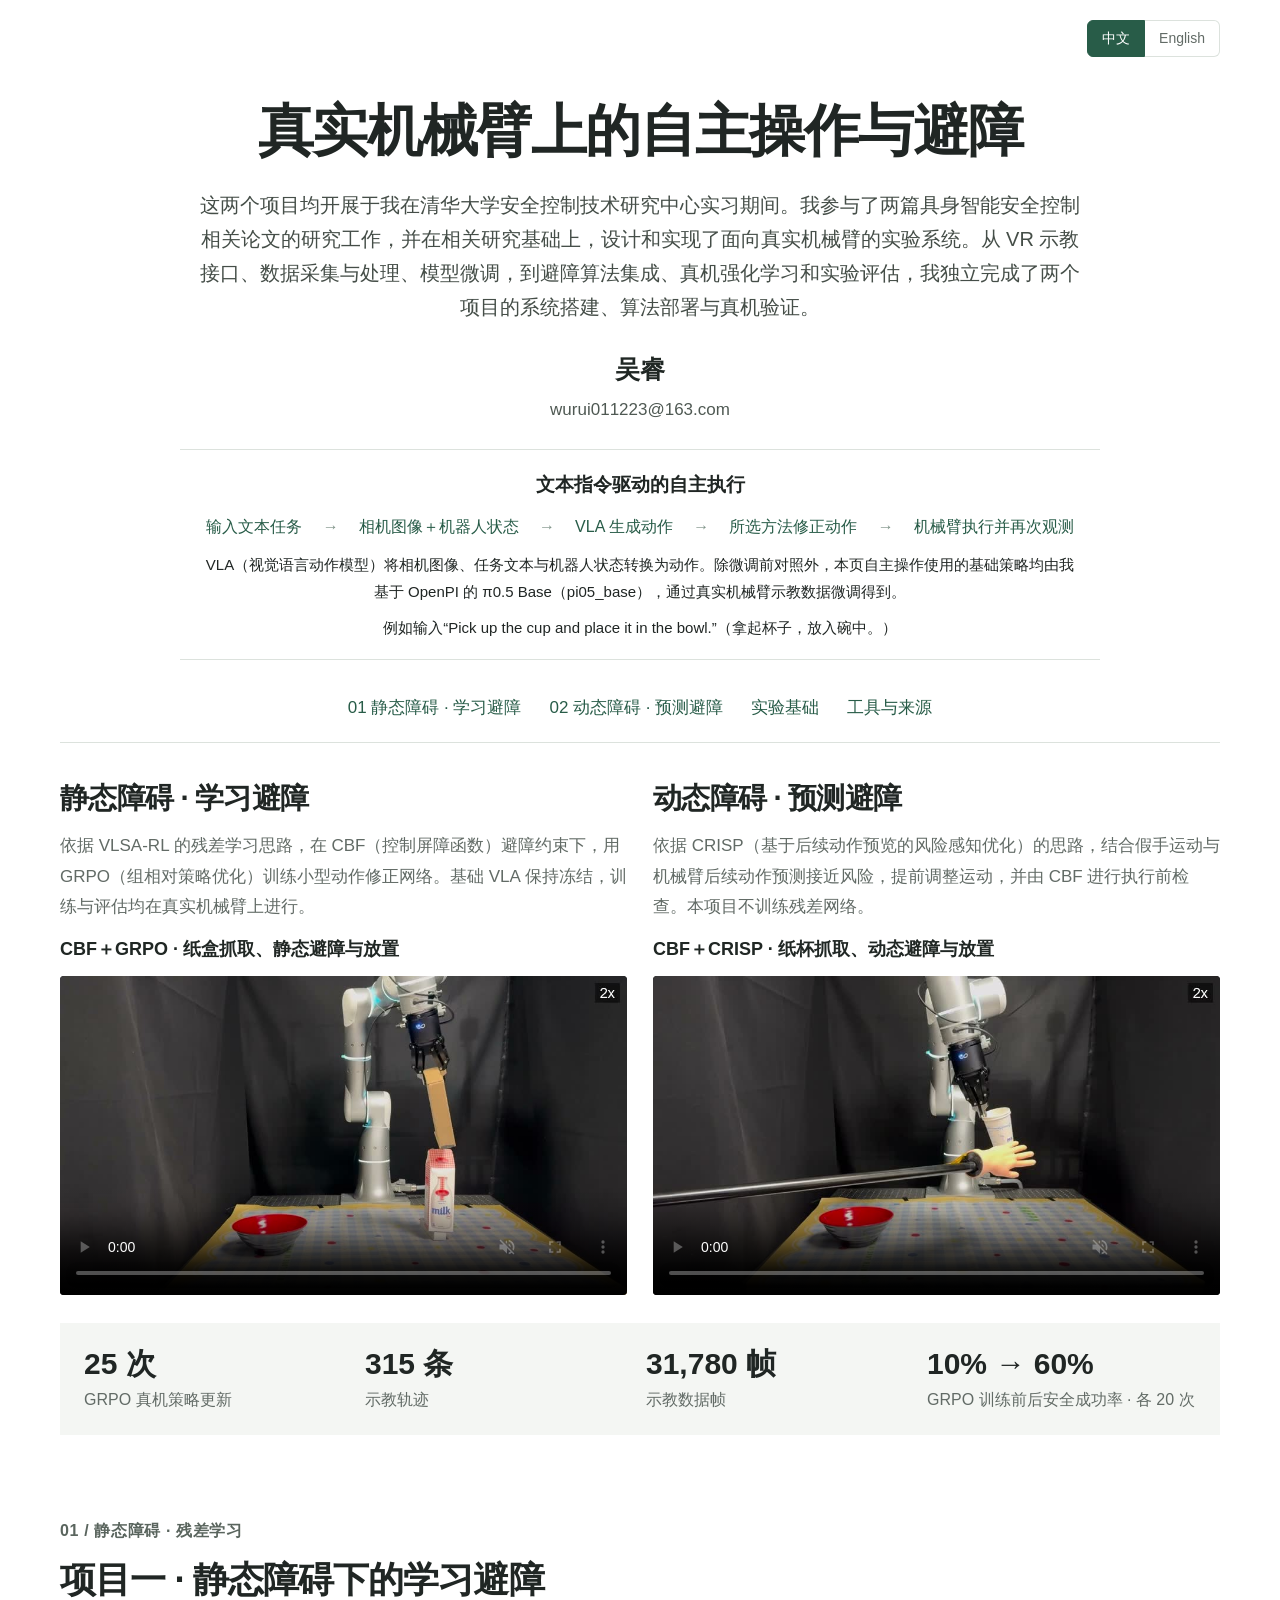
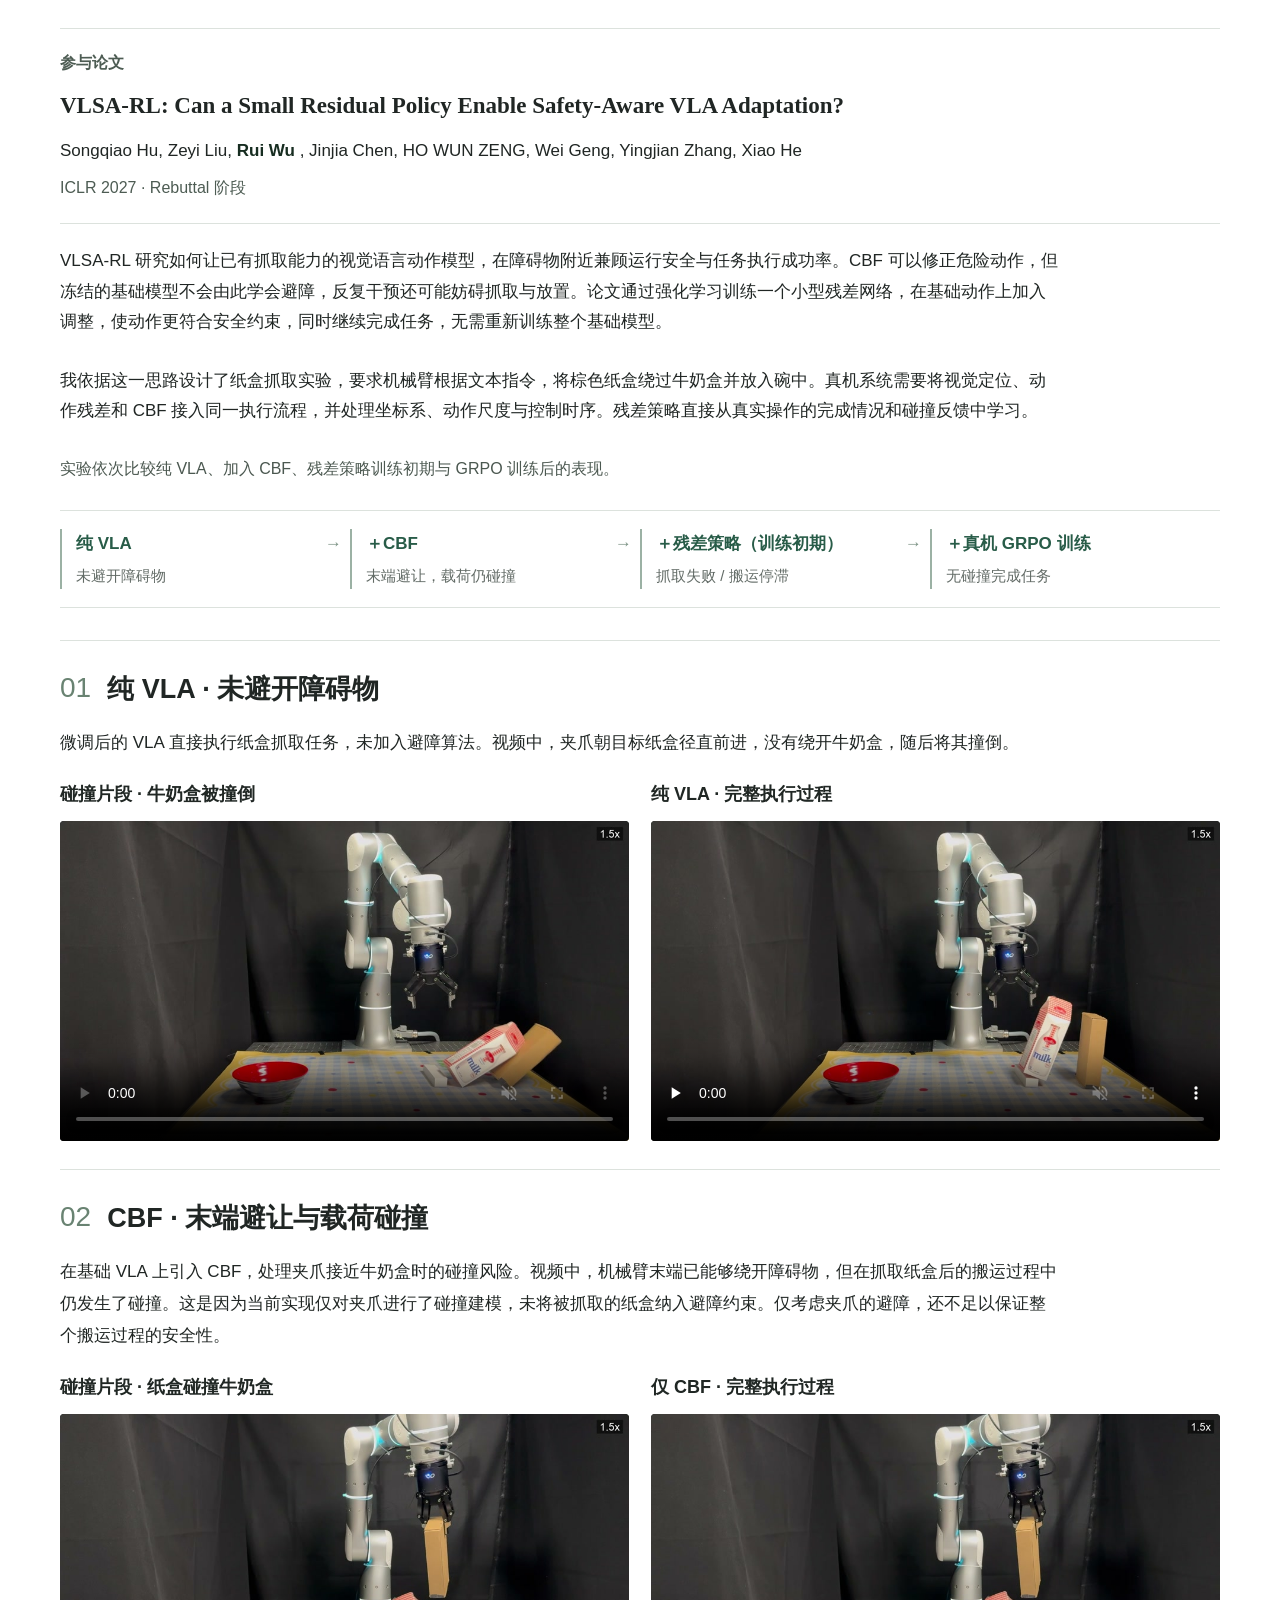
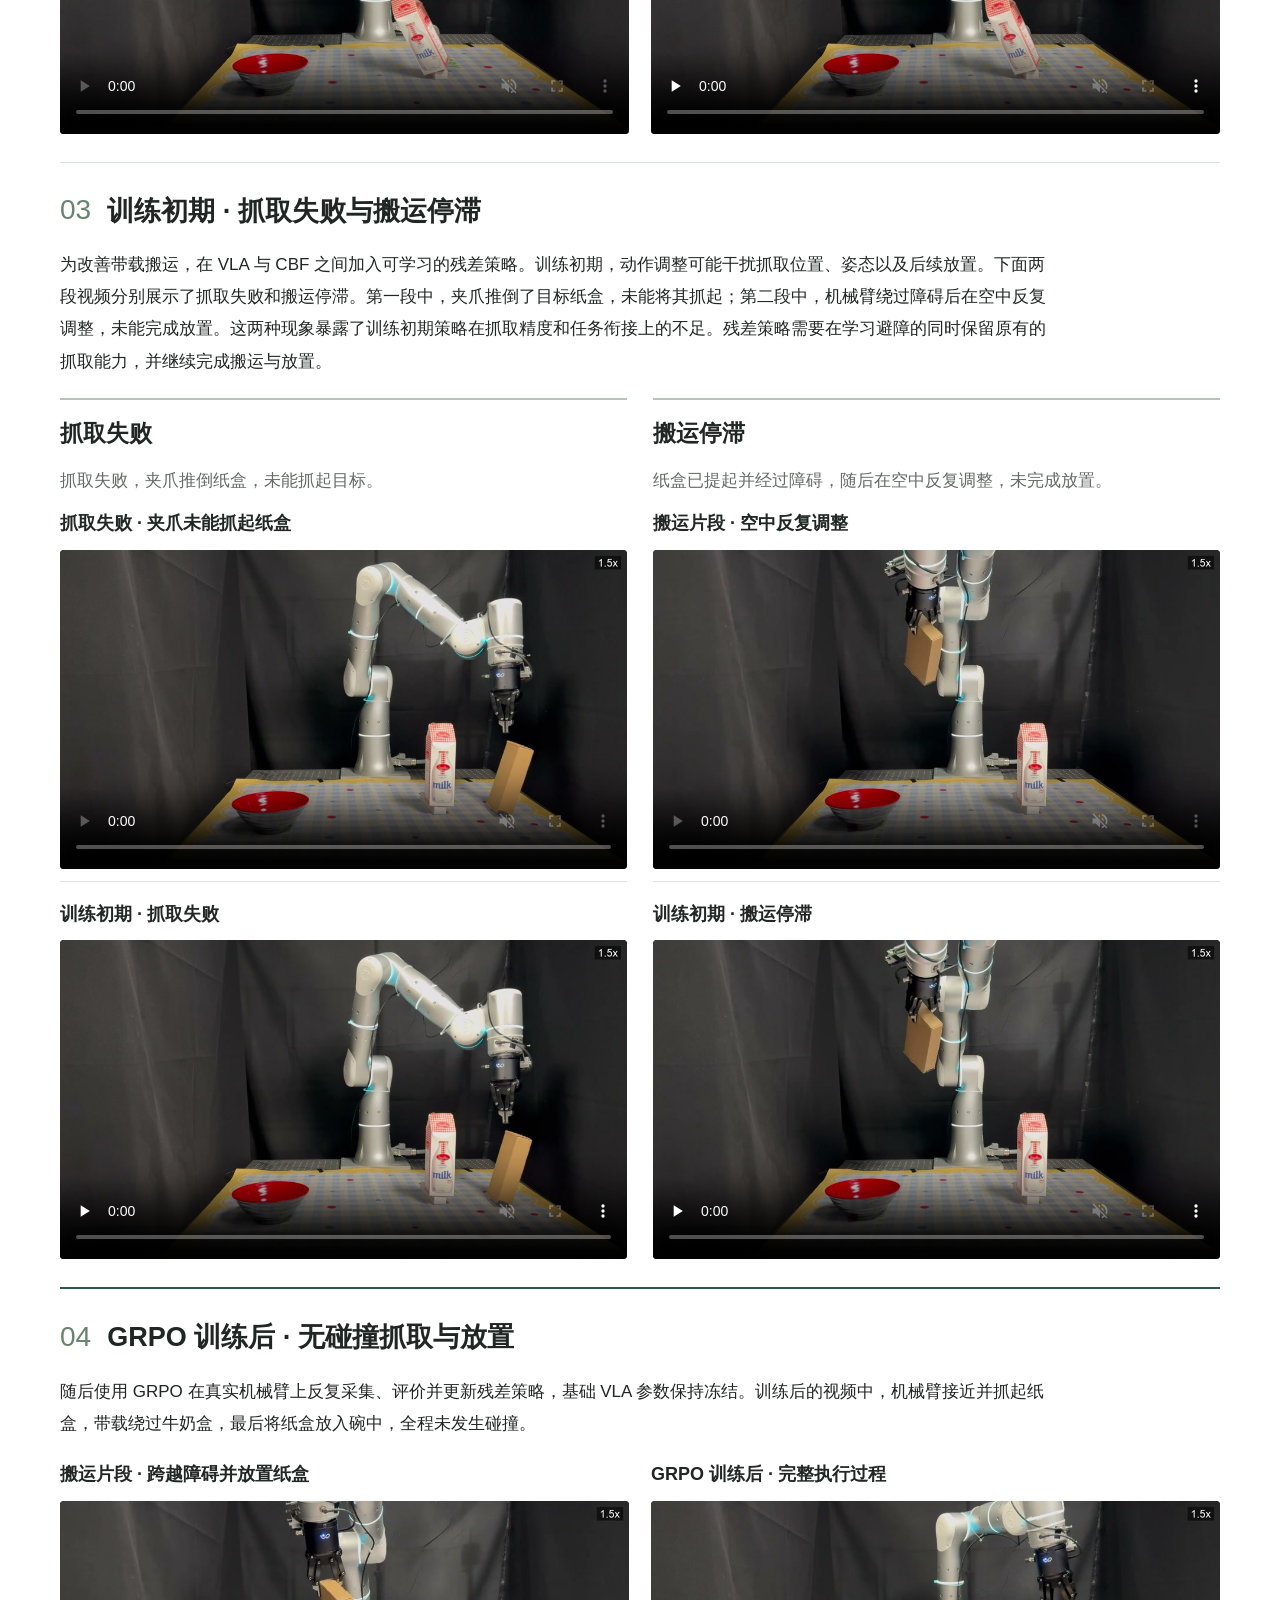
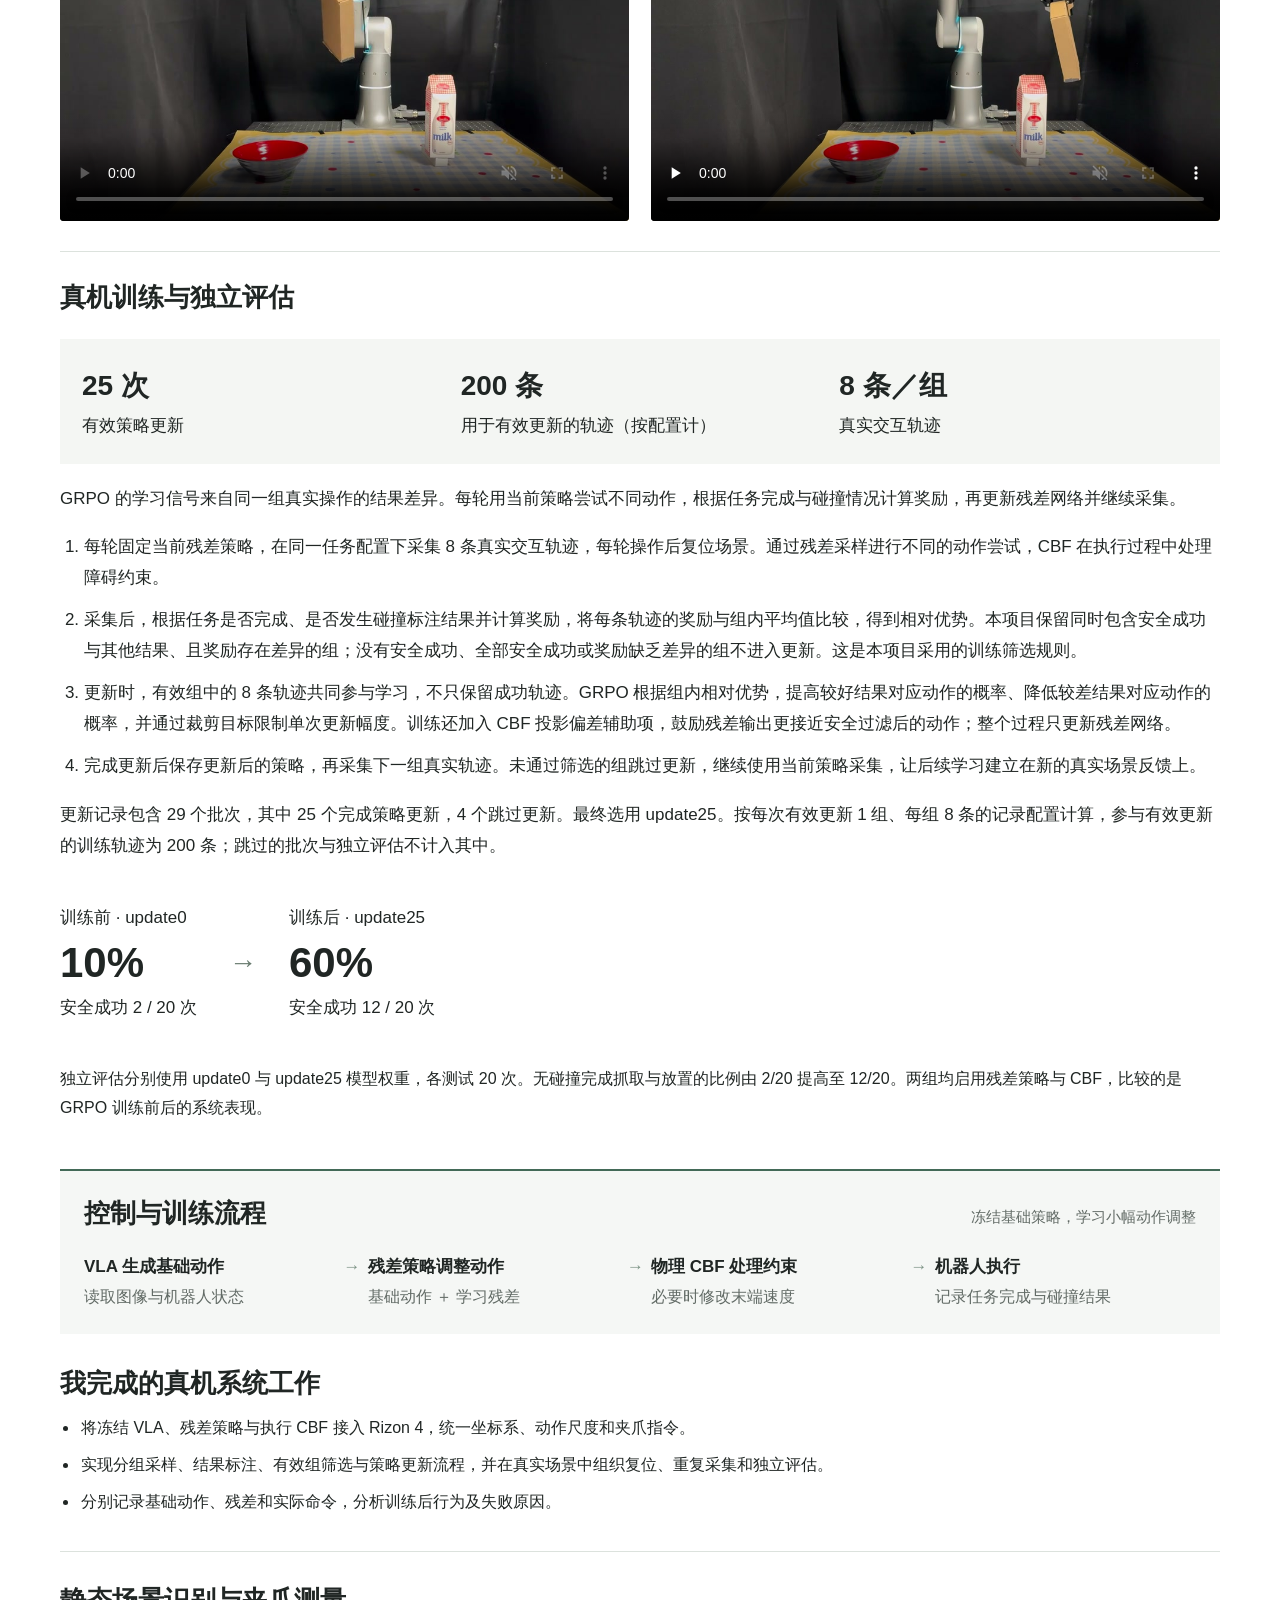
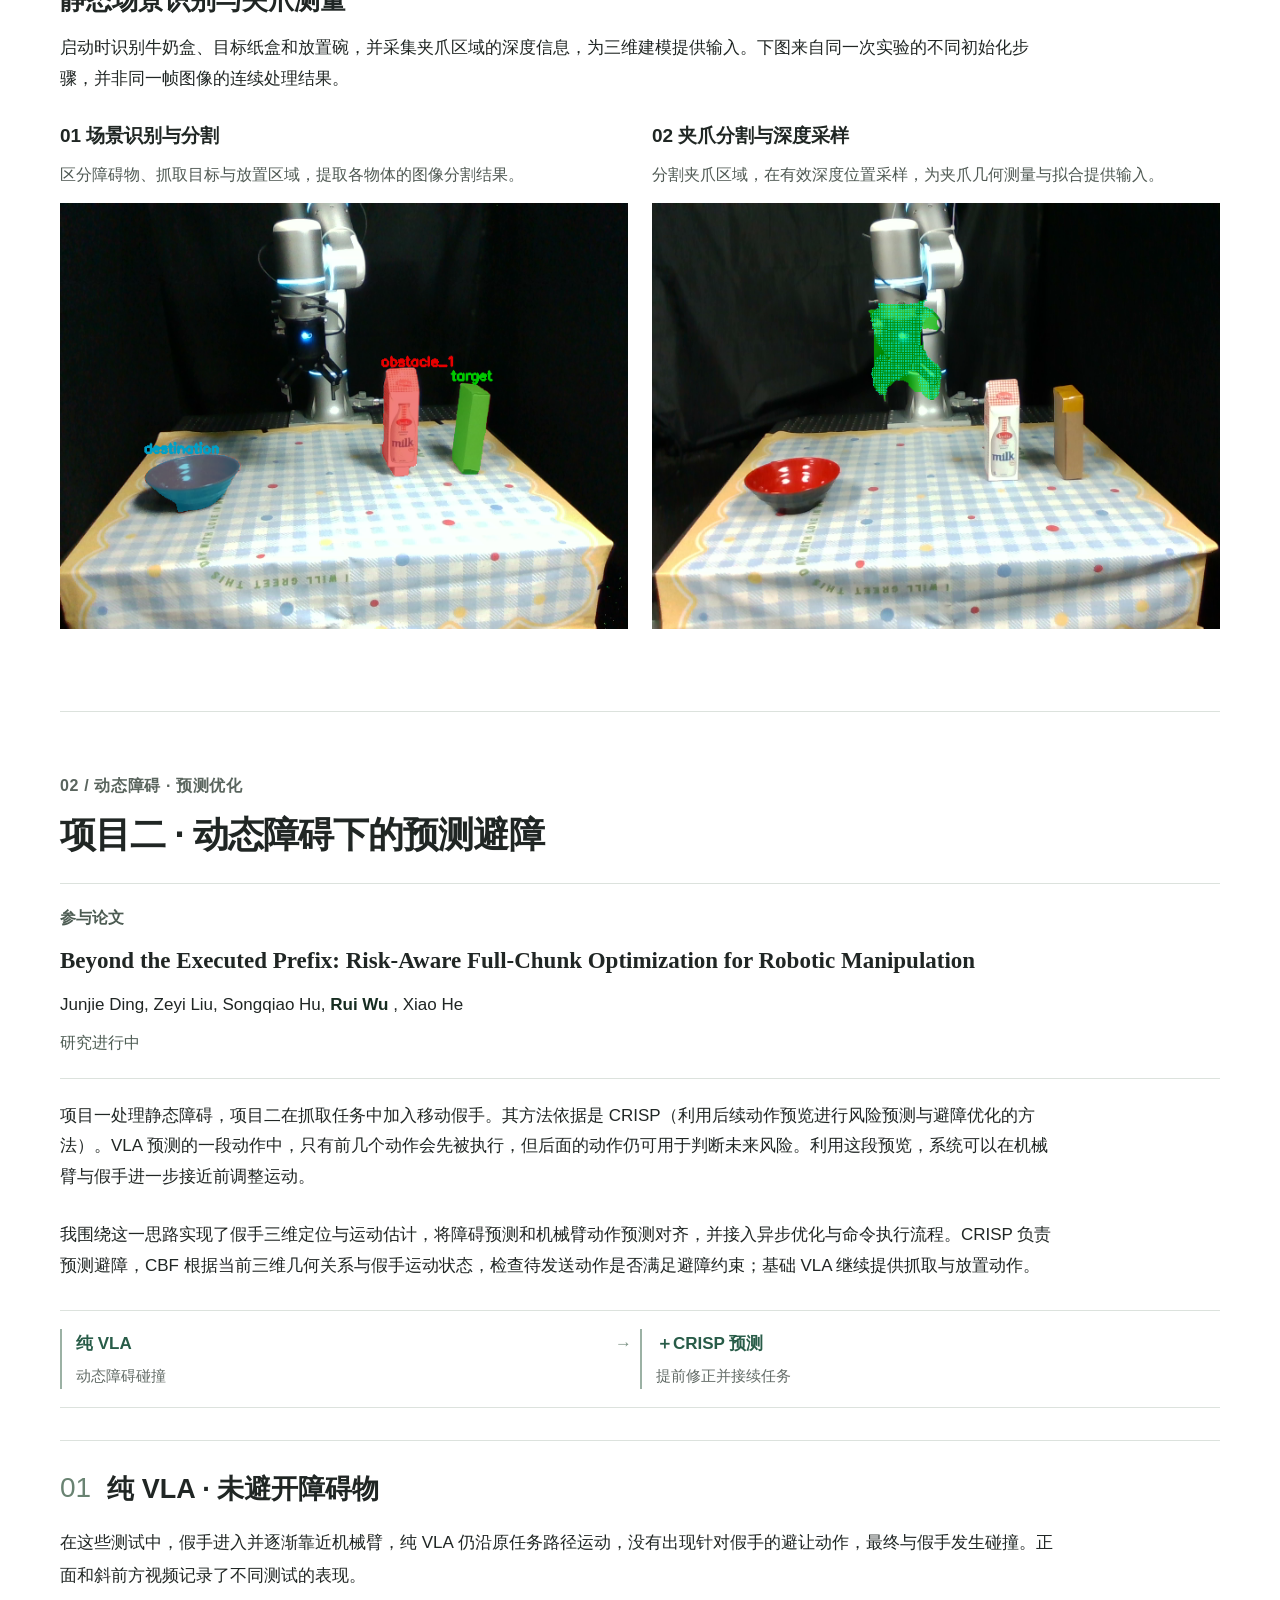
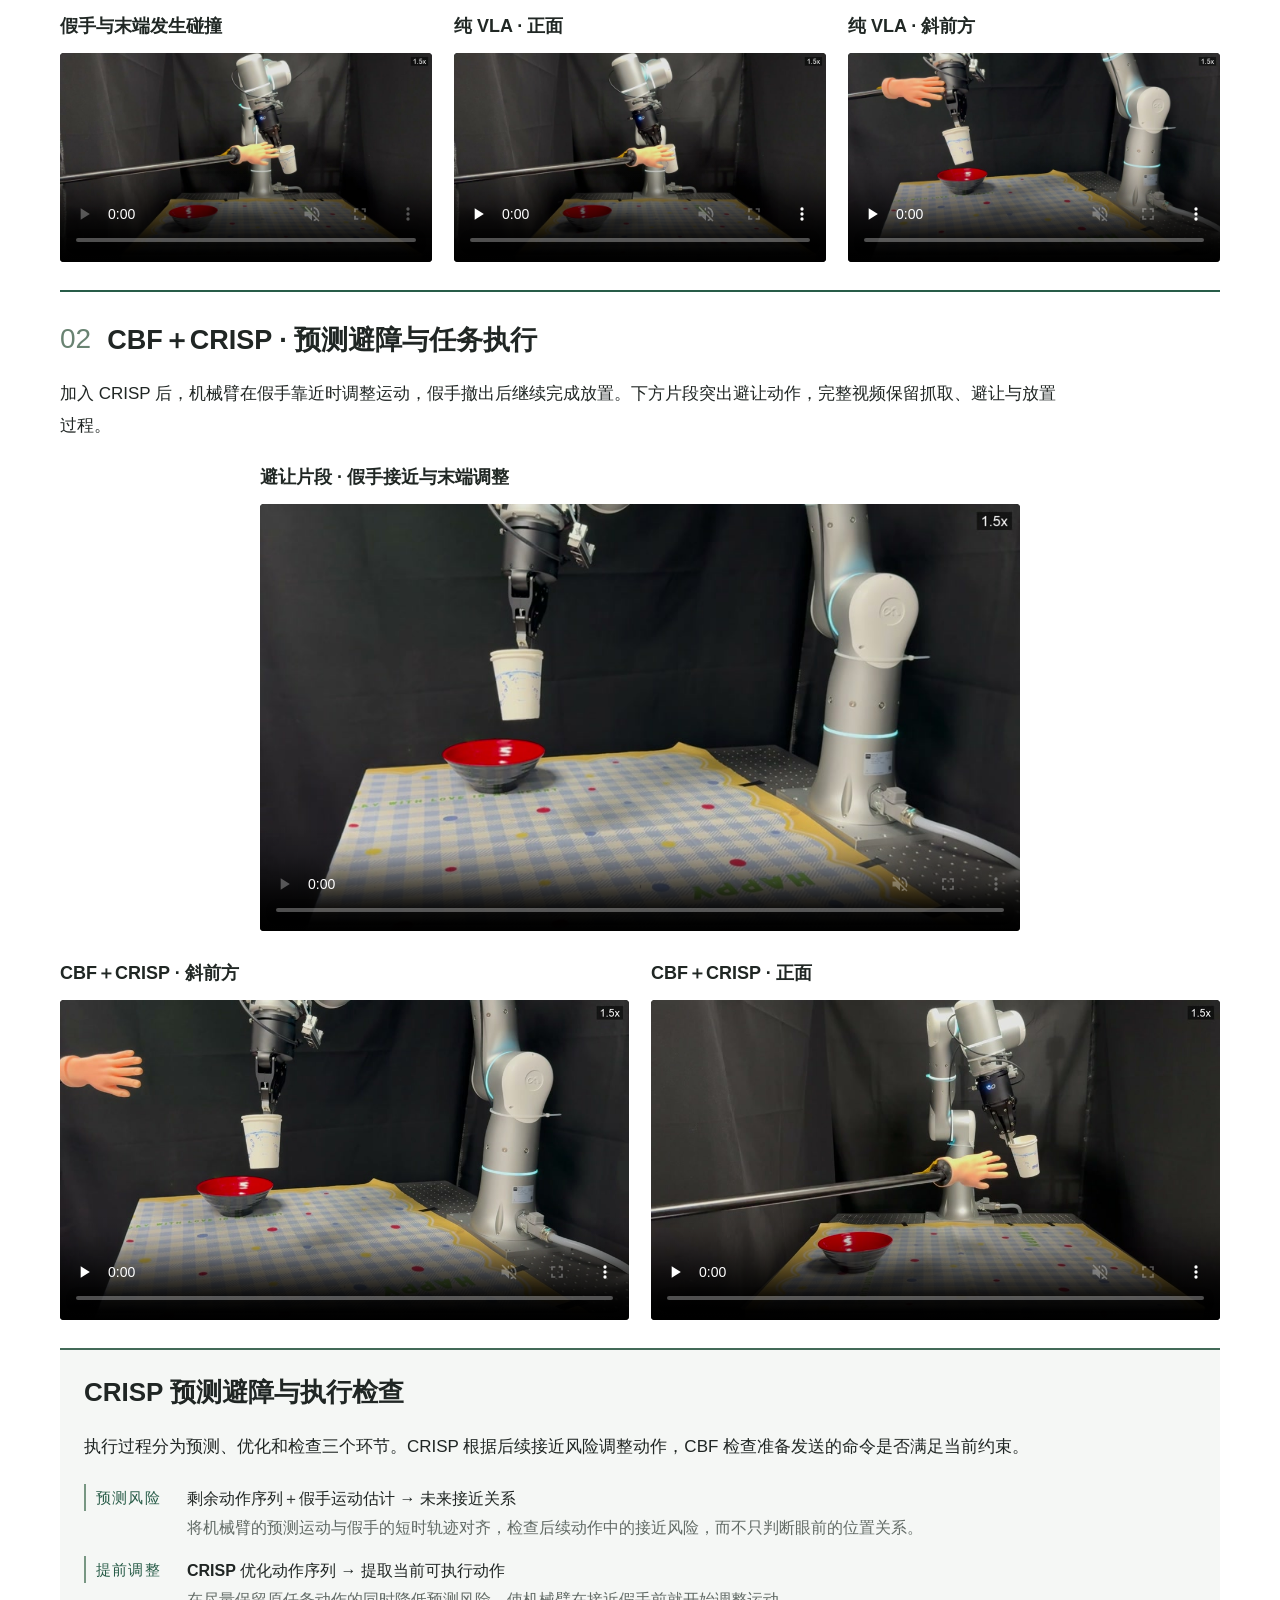
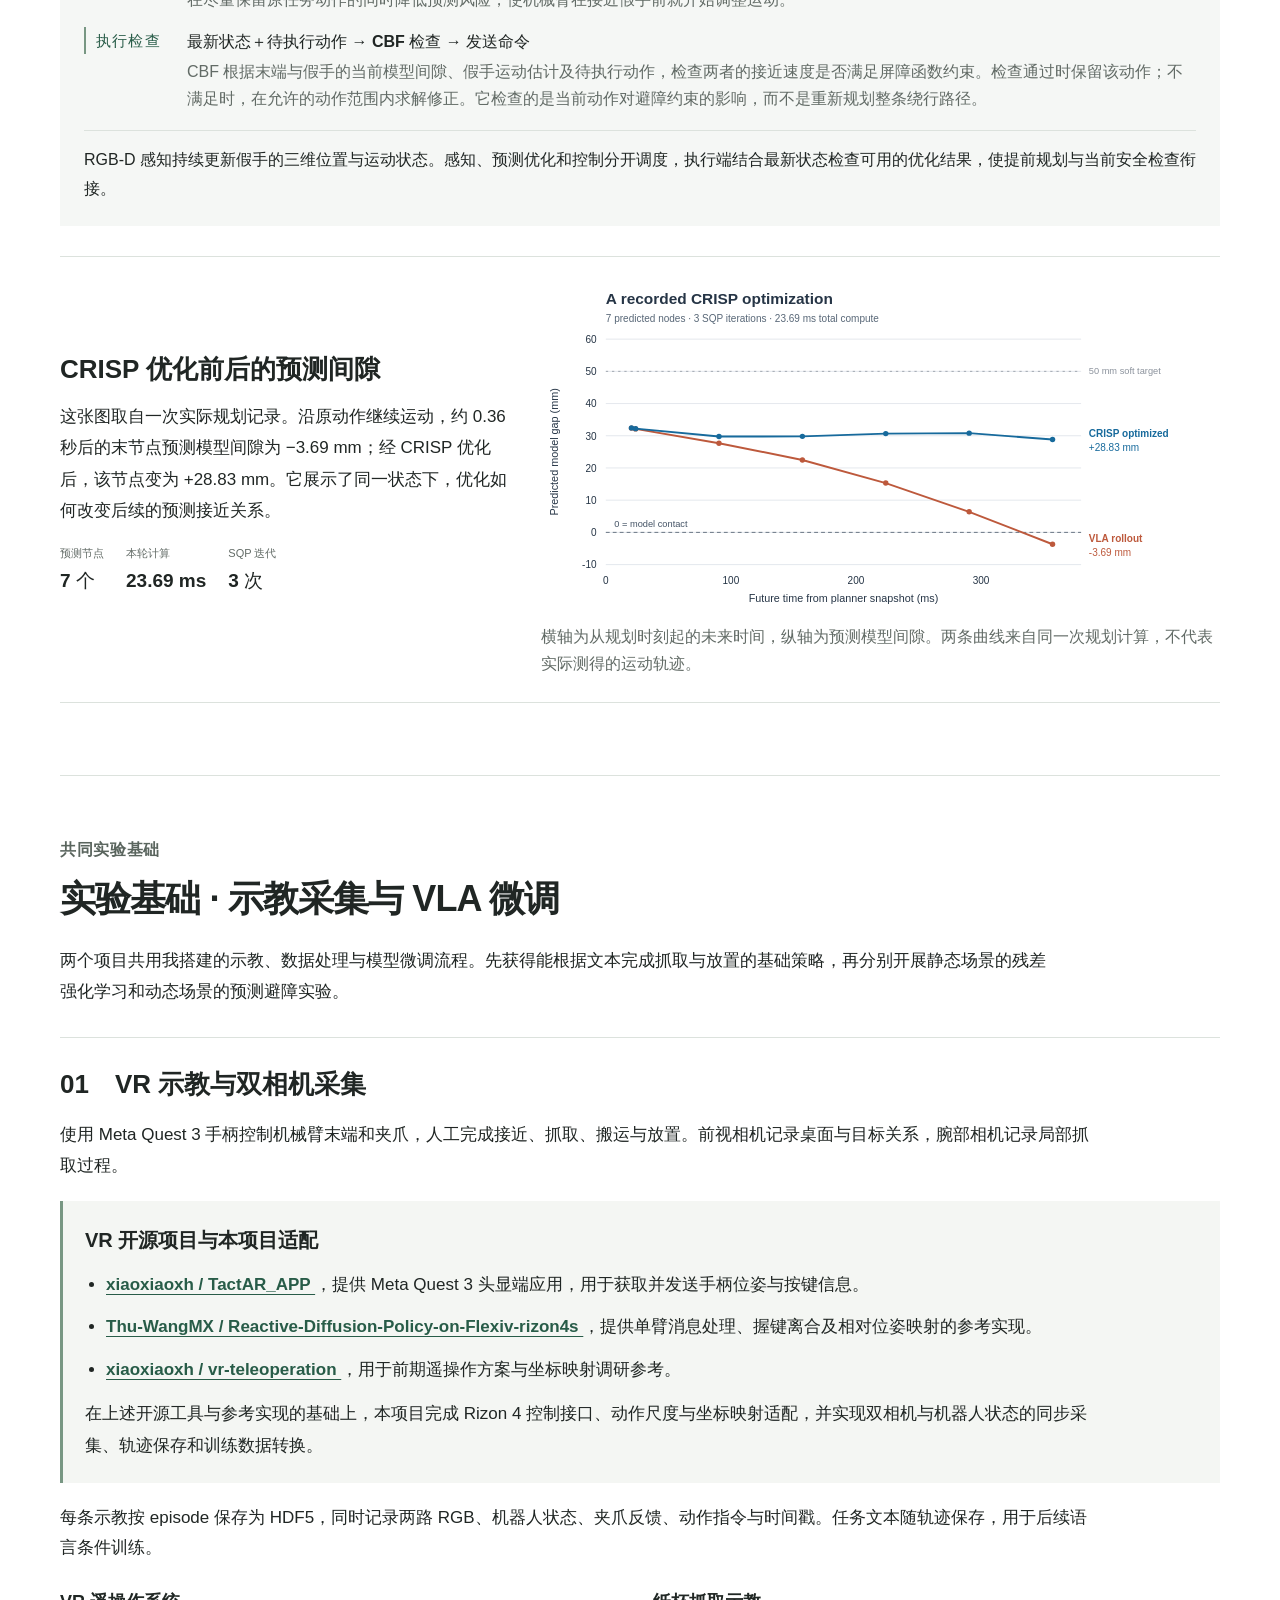
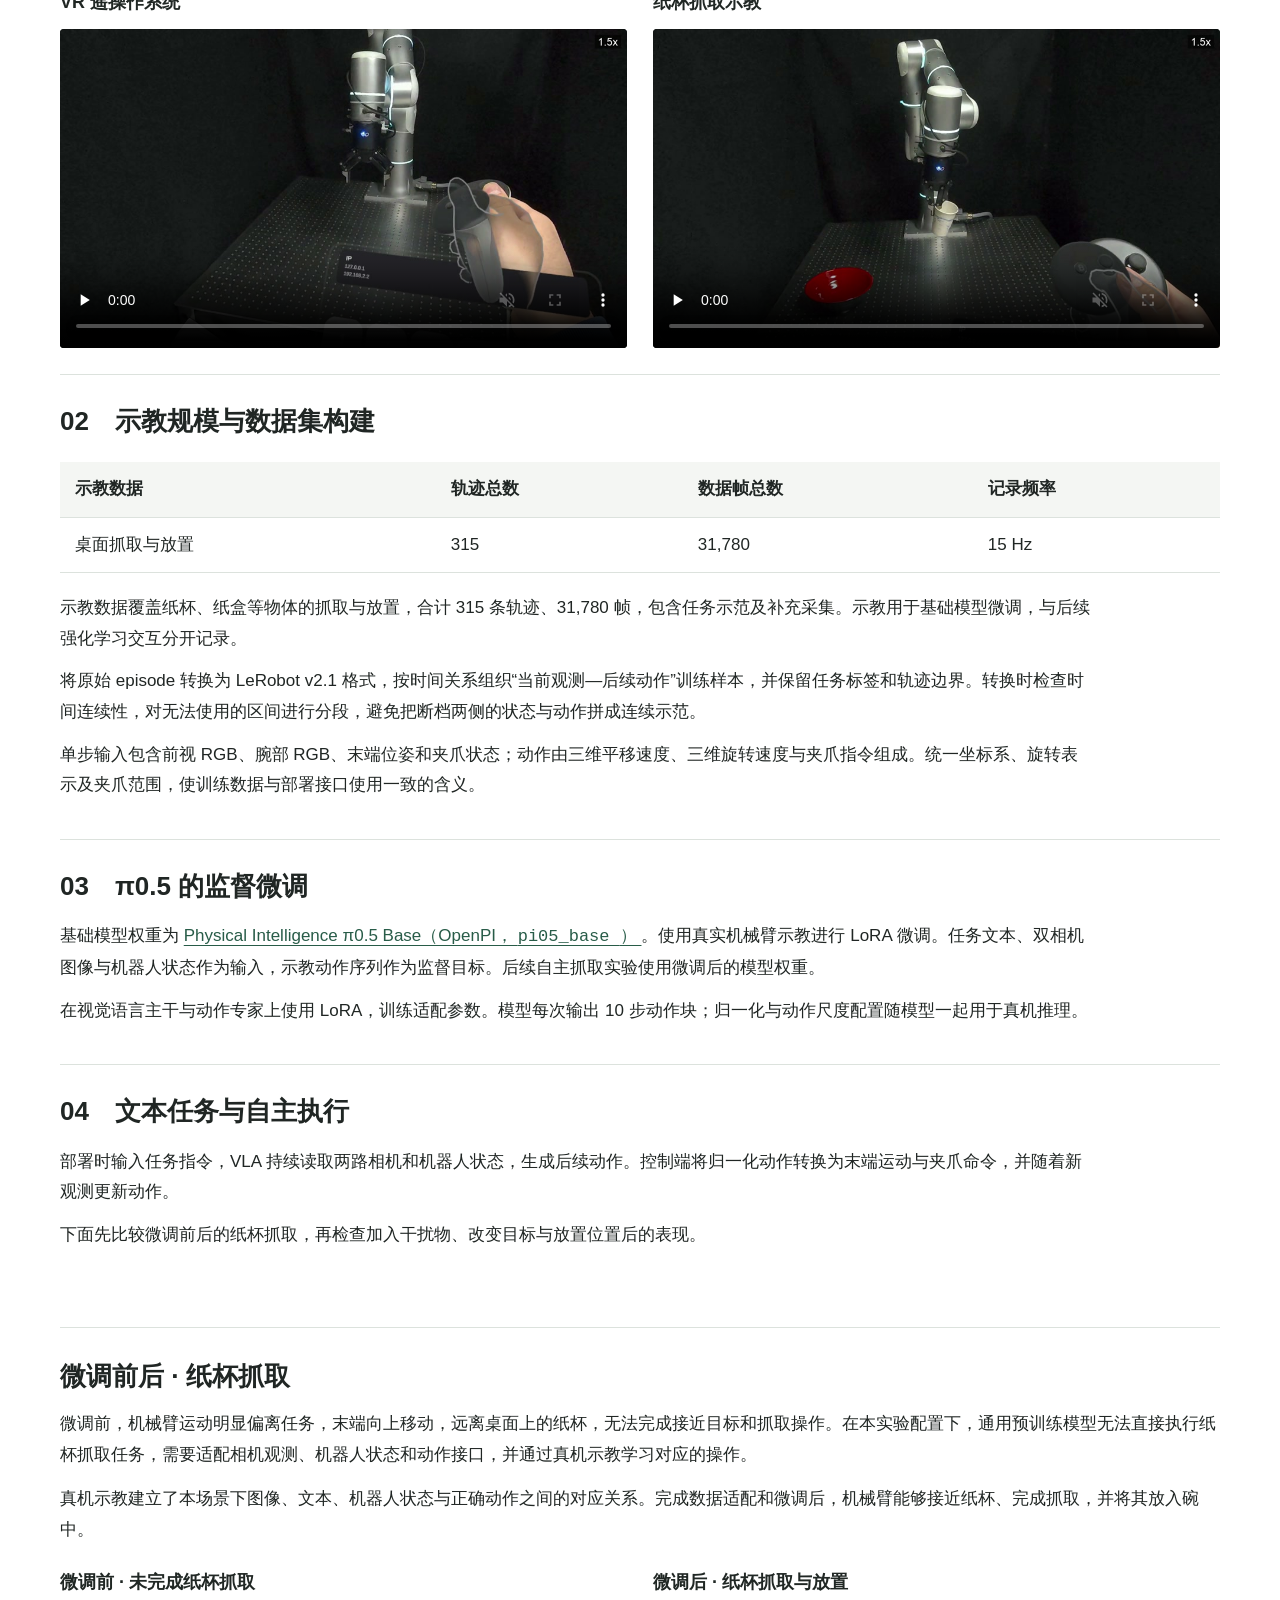
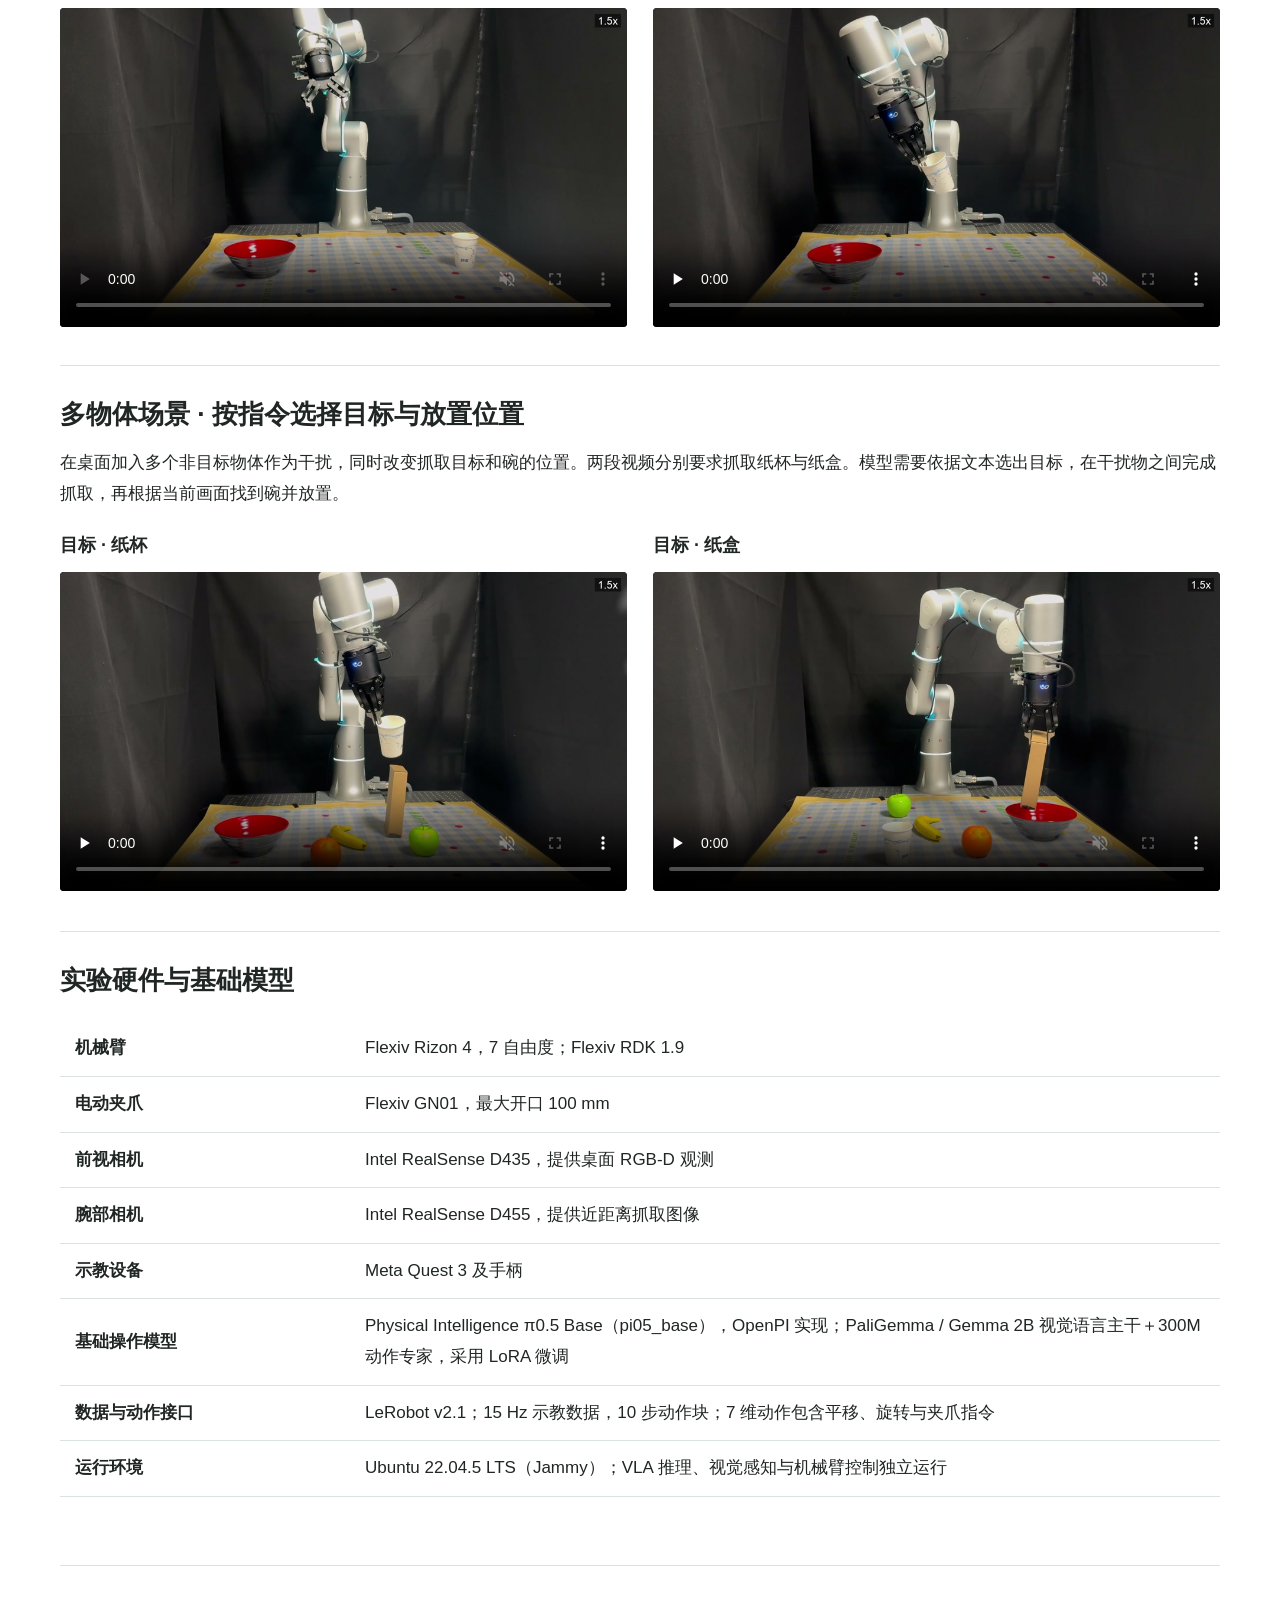
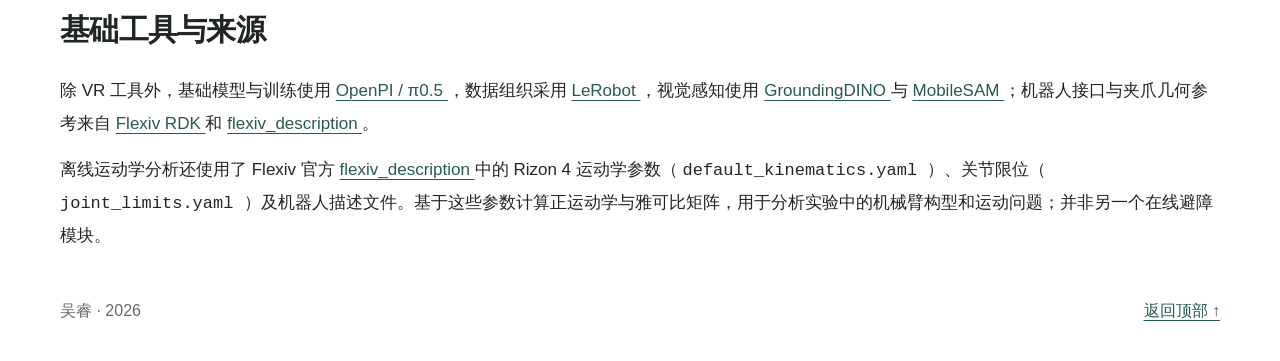
==== commit 304b5e66: "Add English translation and language navigation" ====
--- a/index.html
+++ b/index.html
@@ -7,15 +7,25 @@
    真实机械臂上的自主操作与避障 · 吴睿
   </title>
   <meta content="吴睿的 Rizon 4 真机研究：VLSA-RL 残差强化学习与 CRISP 预测避障，涵盖 VR 示教、数据集构建、VLA 微调、真实交互训练和实验评估。" name="description"/>
-  <link href="portfolio.css?v=20261115-review" rel="stylesheet"/>
-  <script defer="" src="portfolio.js?v=20261115-no-traces">
+  <link href="portfolio.css?v=20261116-bilingual" rel="stylesheet"/>
+  <script defer="" src="portfolio.js?v=20261116-bilingual">
   </script>
+  <link href="index.html" hreflang="zh-CN" rel="alternate"/>
+  <link href="en.html" hreflang="en" rel="alternate"/>
  </head>
  <body>
   <a class="skip" href="#projects">
    跳到项目
   </a>
   <header class="page-header wrap">
+   <nav aria-label="选择语言" class="language-switch">
+    <a aria-current="page" data-language-link="" href="index.html" hreflang="zh-CN" lang="zh-CN">
+     中文
+    </a>
+    <a data-language-link="" href="en.html" hreflang="en" lang="en">
+     English
+    </a>
+   </nav>
    <h1>
     真实机械臂上的自主操作与避障
    </h1>
--- a/portfolio.css
+++ b/portfolio.css
@@ -135,3 +135,15 @@
 .perception-grid p{font-size:16px;line-height:1.75;color:#4f5953}
 .perception-grid img{display:block;width:100%;height:auto;aspect-ratio:4/3;object-fit:contain;background:#f6f7f5}
 @media(max-width:760px){.perception-grid{grid-template-columns:1fr;gap:28px}.perception-grid>figure{display:block;grid-row:auto}.perception-grid img{margin-top:14px}.perception-process>header h3{font-size:23px}}
+
+/* Keep language selection separate from the section navigation. */
+.page-header .language-switch{display:flex;justify-content:flex-end;gap:0;border:0;padding:0;margin:0 0 16px;line-height:1.5}
+.language-switch a{padding:7px 14px;border:1px solid var(--rule);font-size:14px;text-decoration:none;color:var(--muted);background:white}
+.language-switch a:first-child{border-radius:6px 0 0 6px}
+.language-switch a:last-child{border-radius:0 6px 6px 0;border-left:0}
+.language-switch a[aria-current="page"]{background:var(--accent);color:white;border-color:var(--accent)}
+.language-switch a:hover{background:var(--soft);color:var(--ink)}
+html[lang="en"] .control-lanes .lane-label{overflow-wrap:normal}
+html[lang="en"] h1{font-size:clamp(30px,4vw,48px)}
+html[lang="en"] .autonomy-flow li{overflow-wrap:normal}
+@media(max-width:560px){.page-header .language-switch{margin-bottom:12px}}
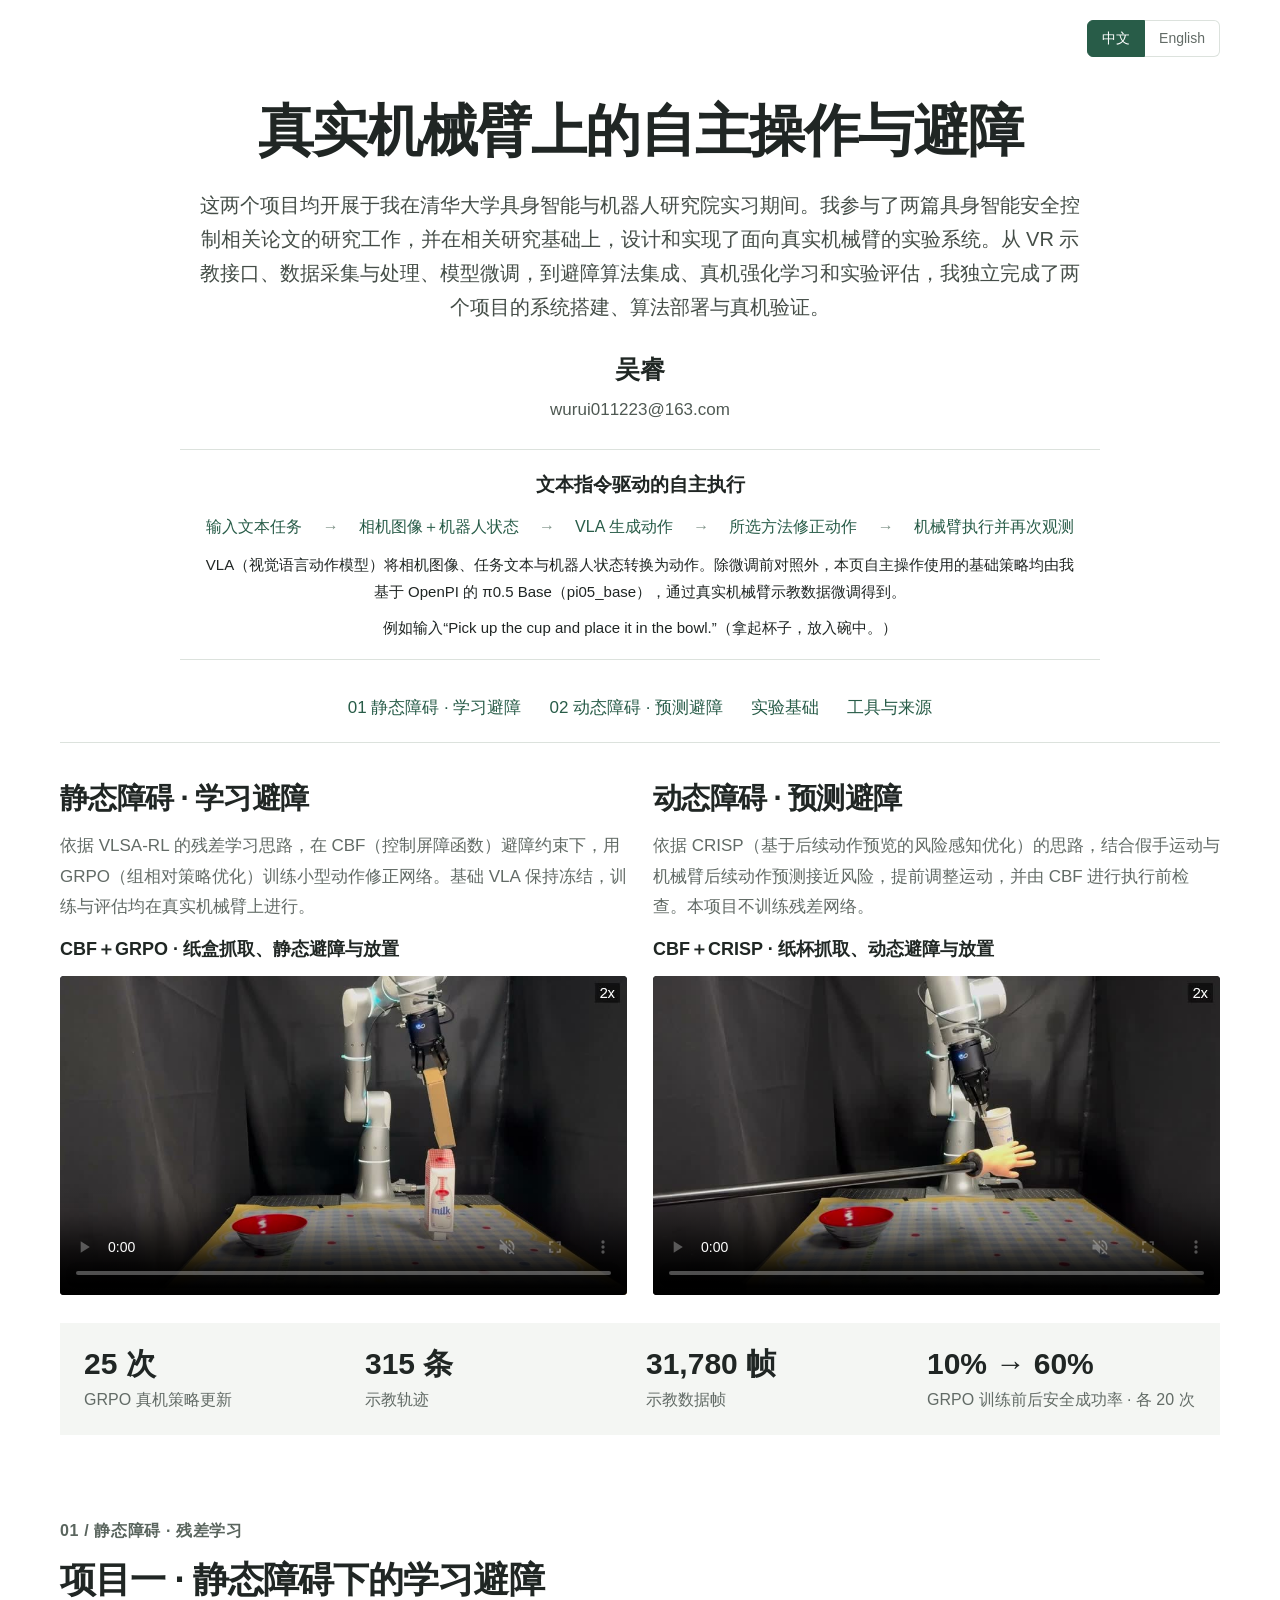
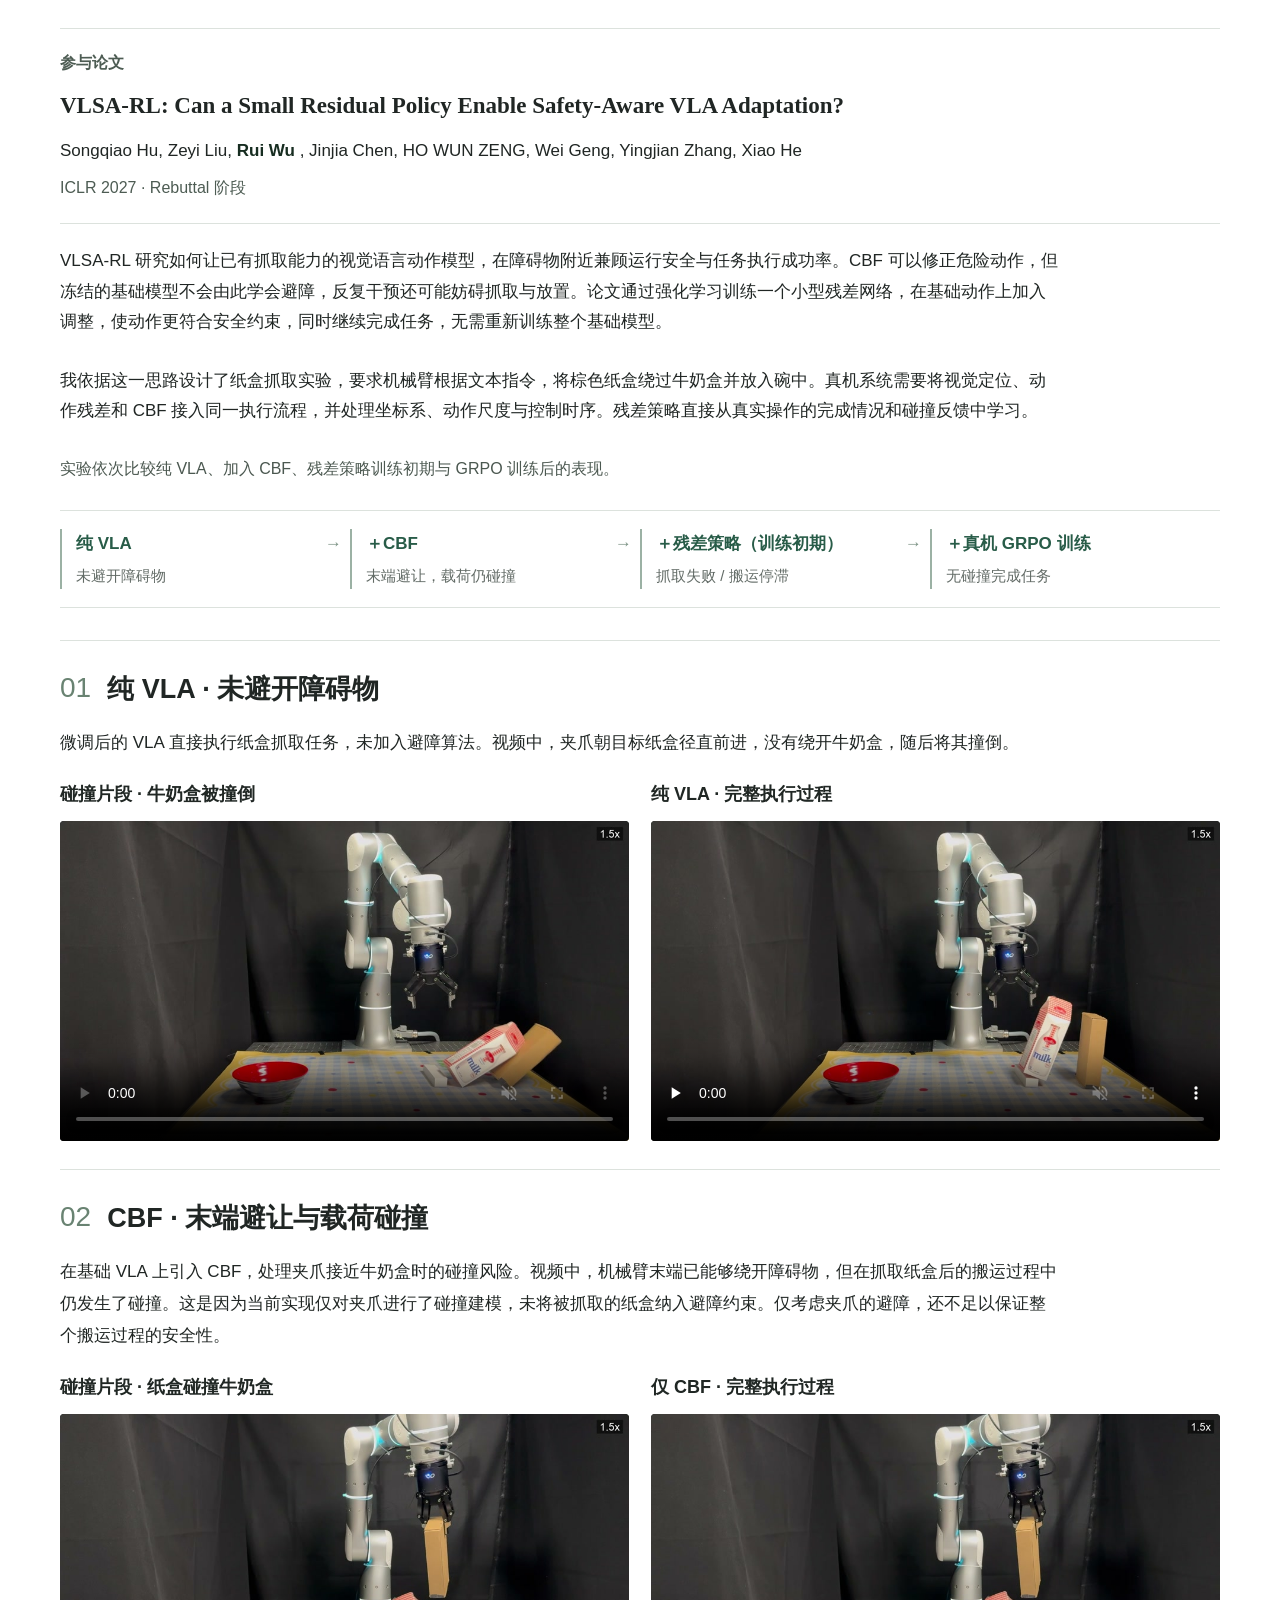
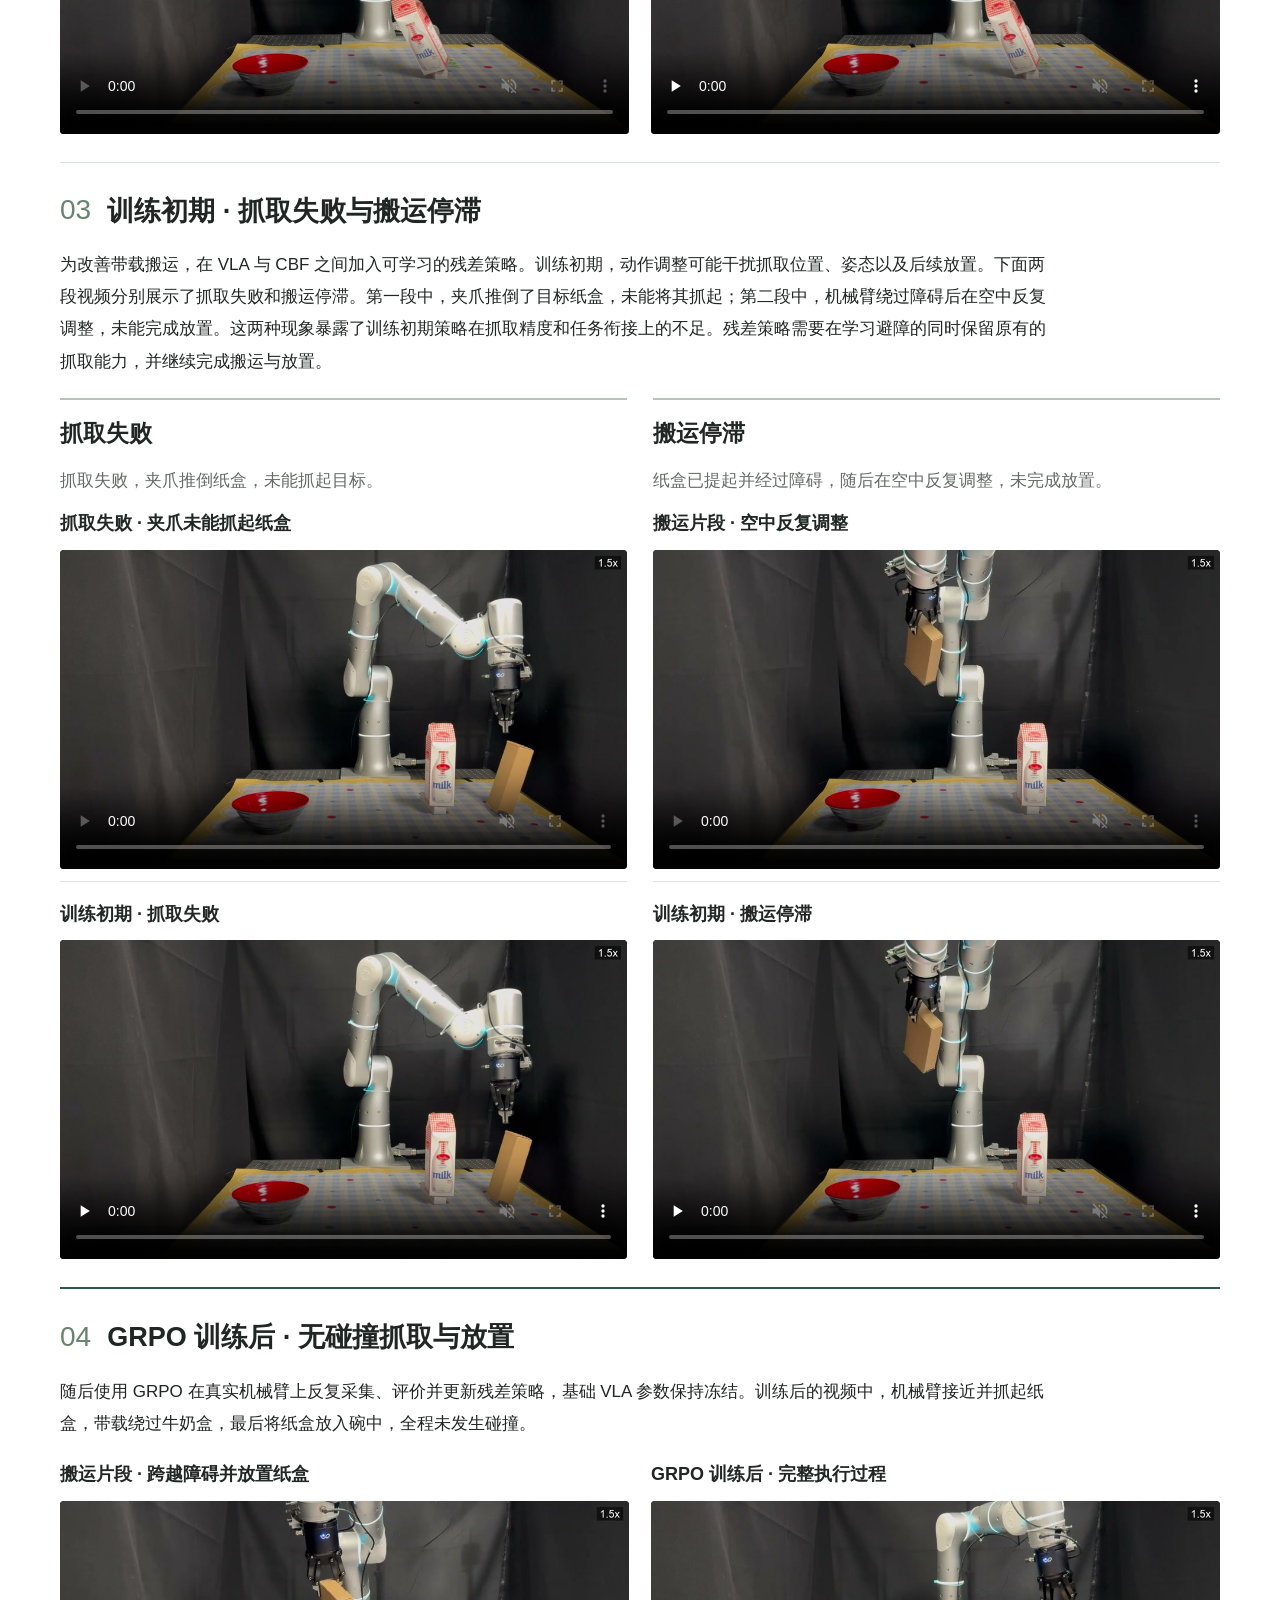
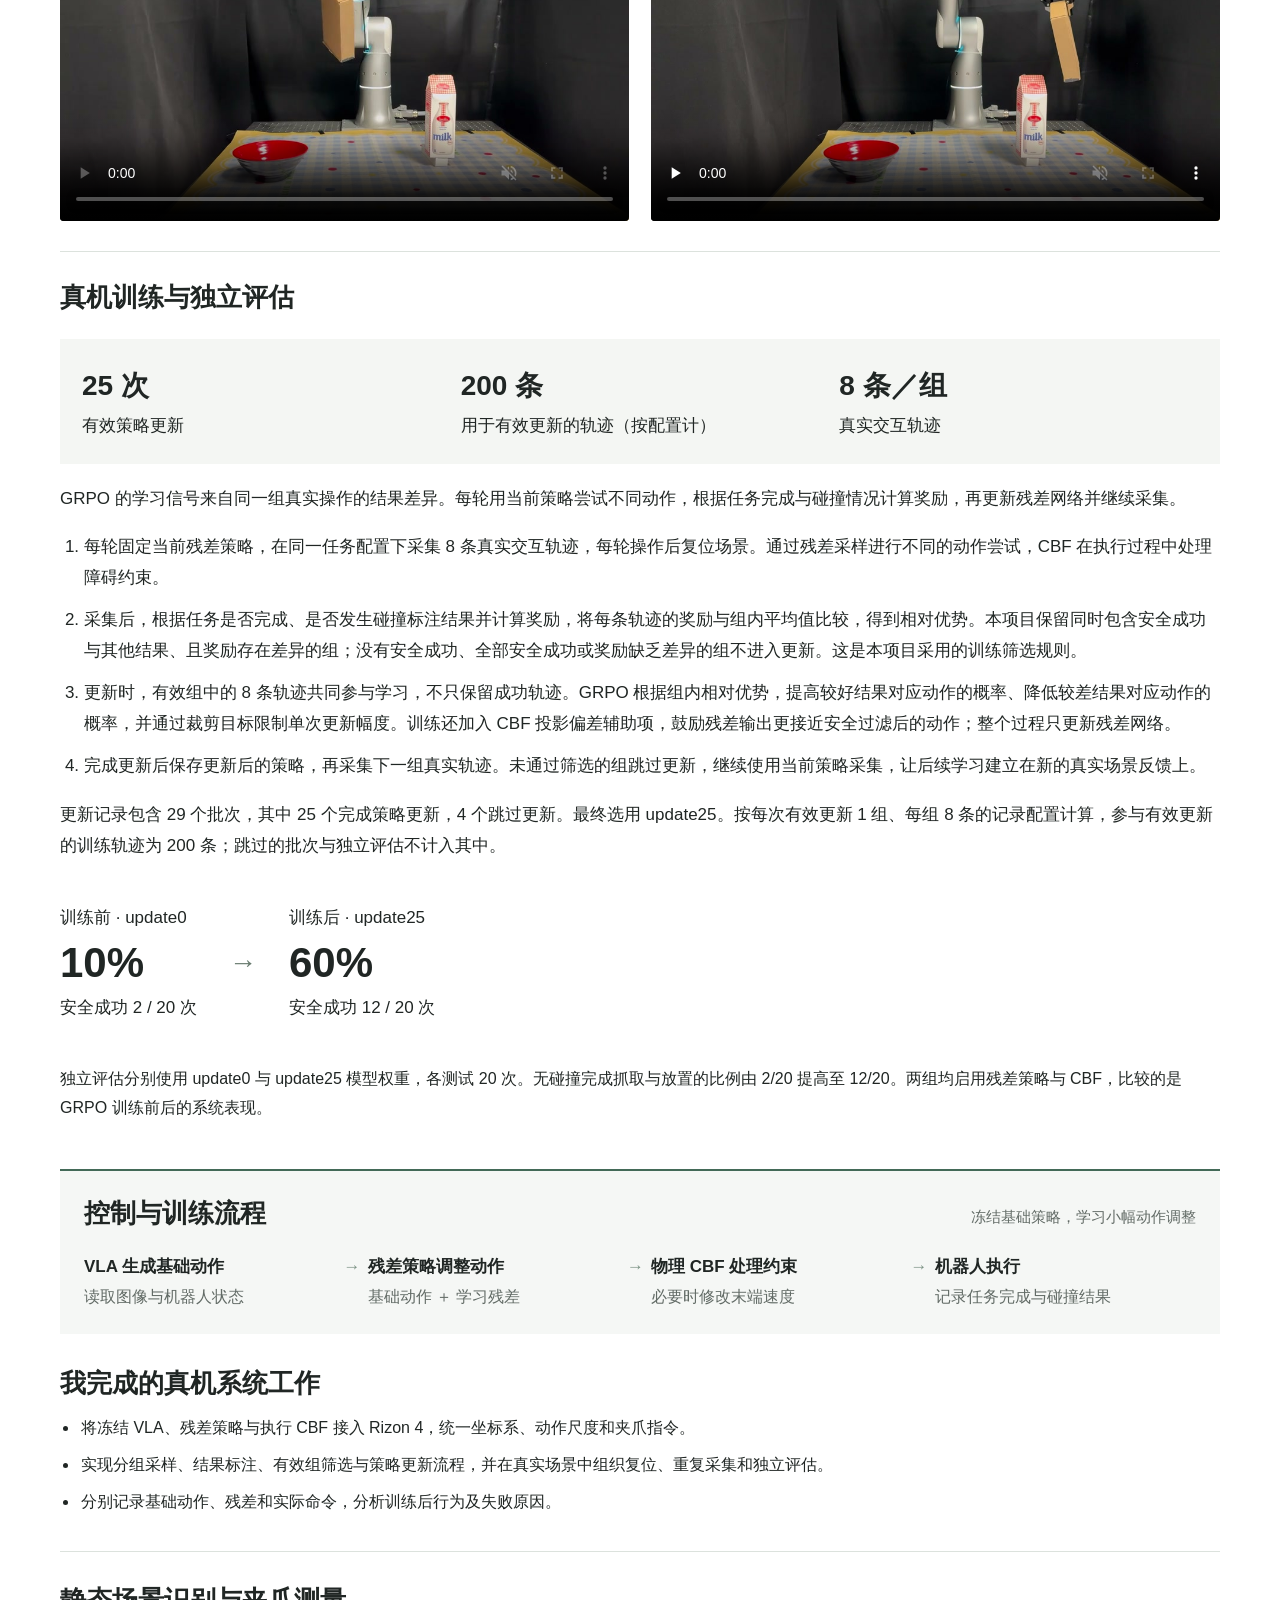
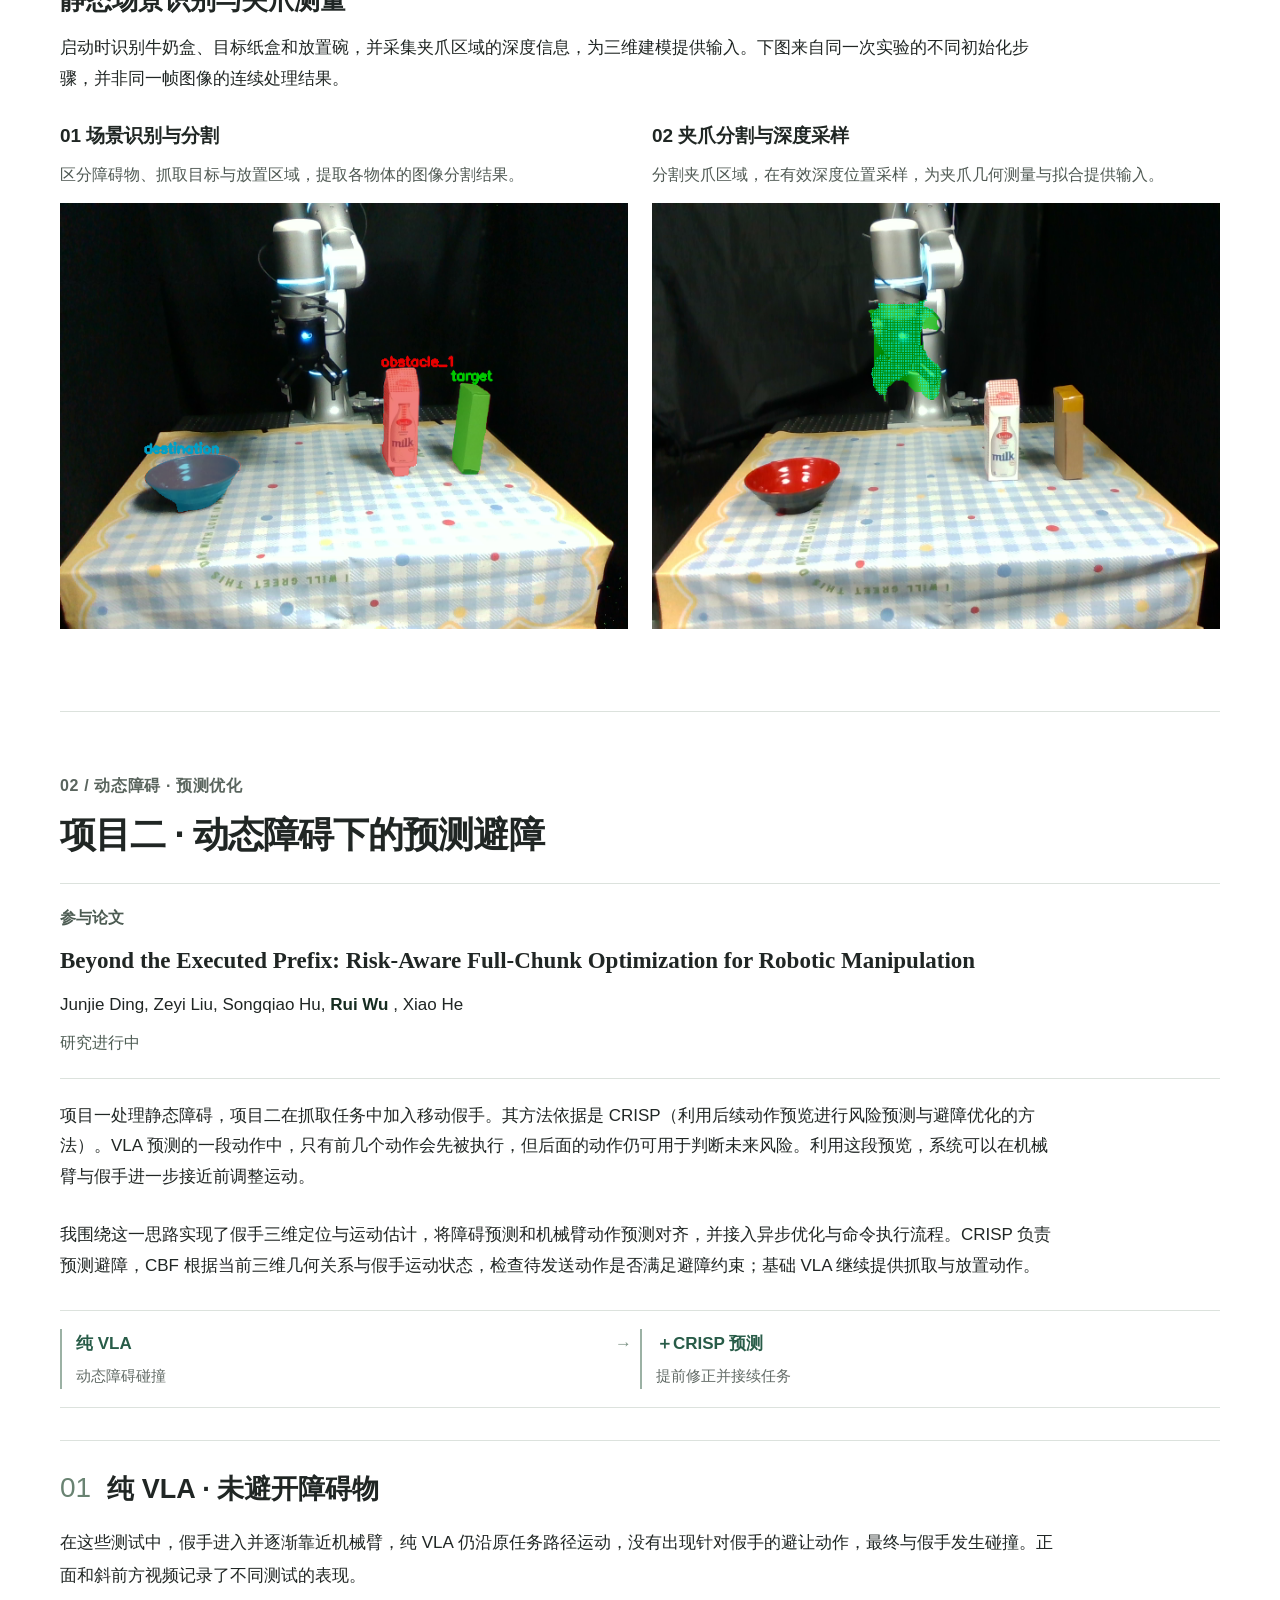
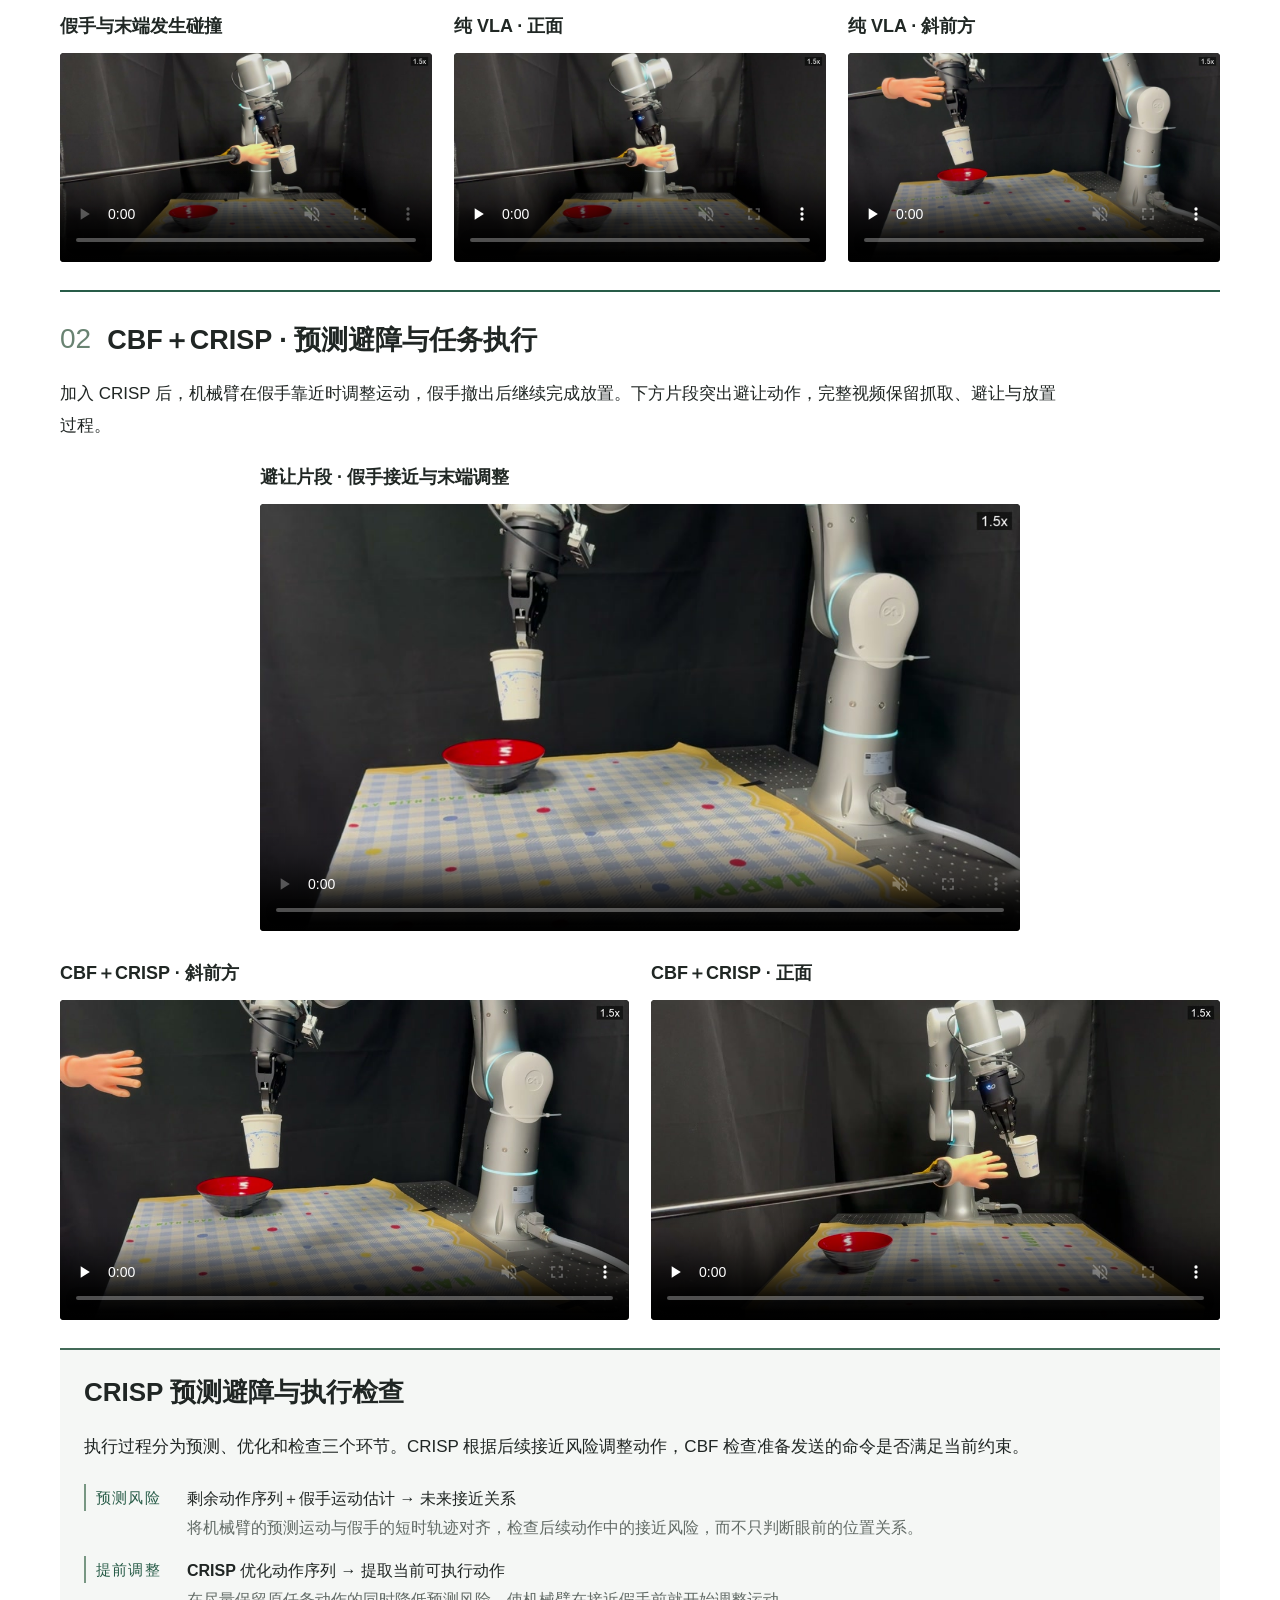
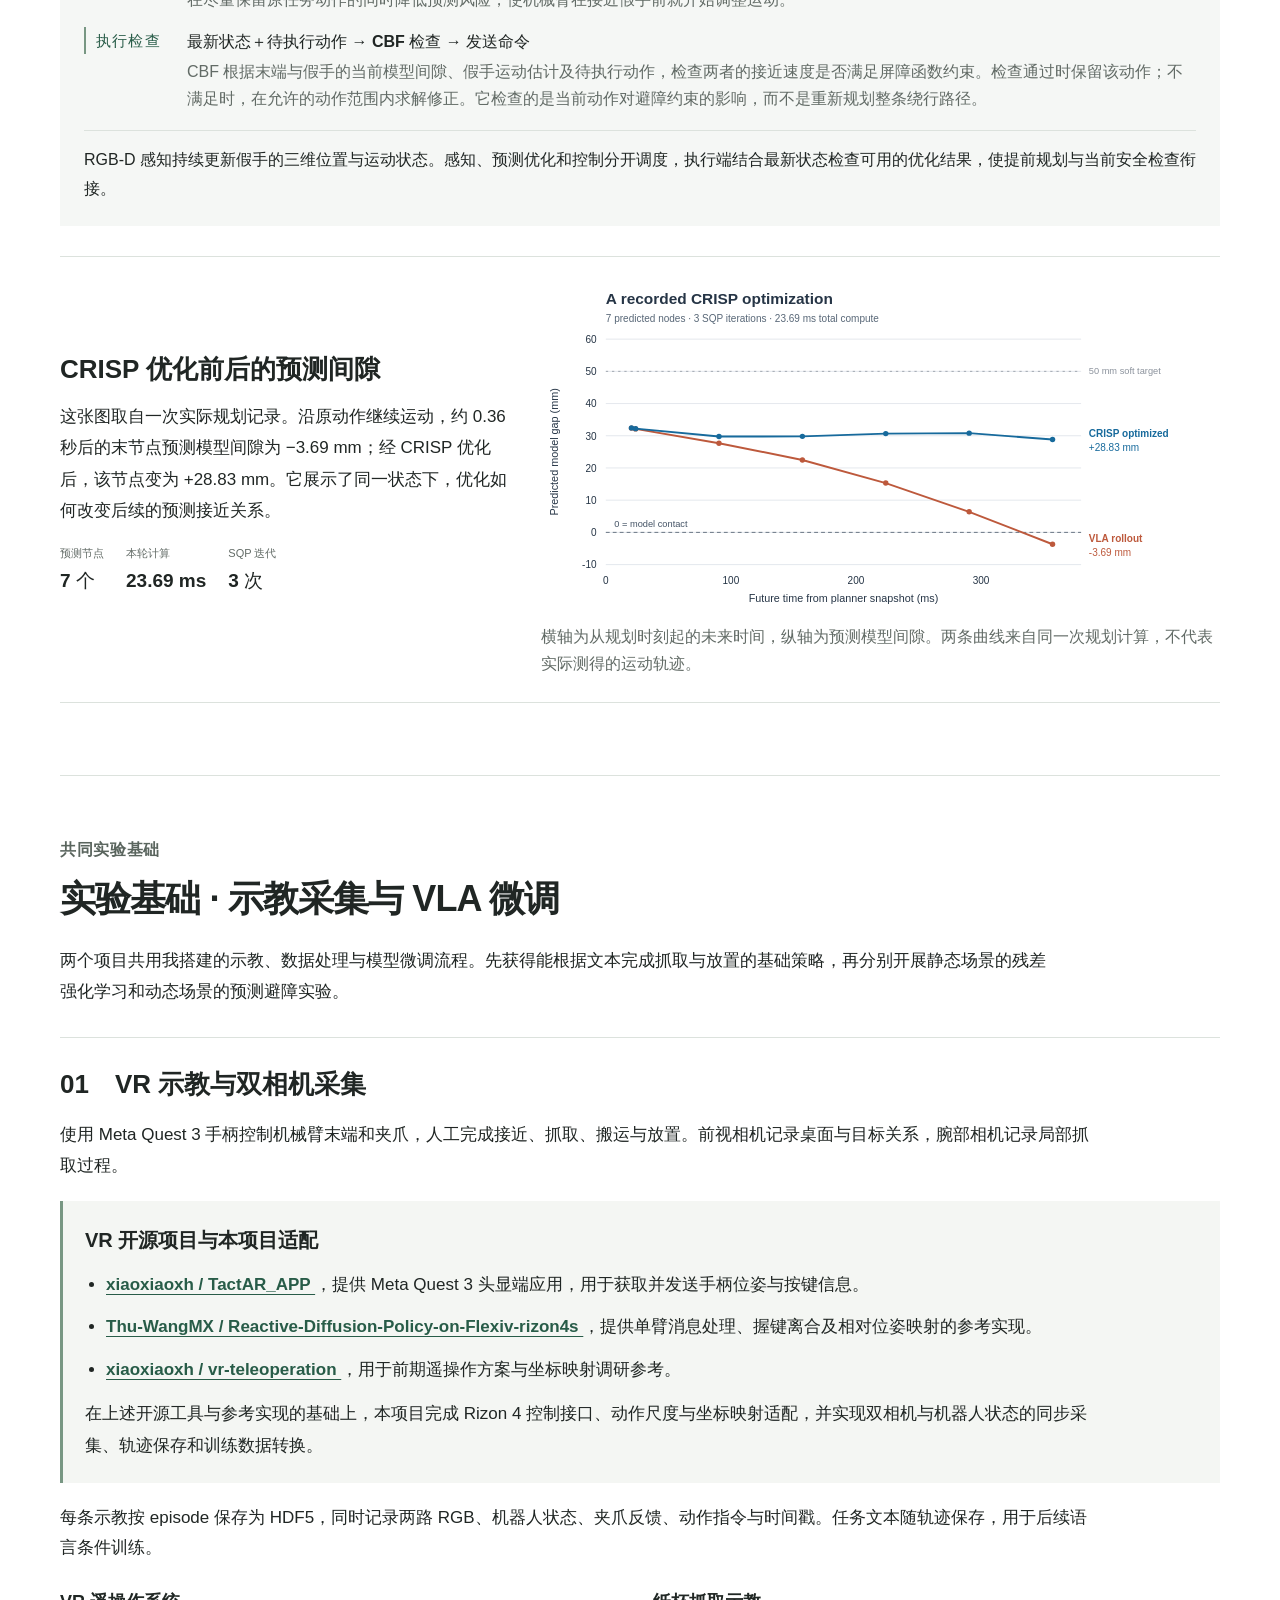
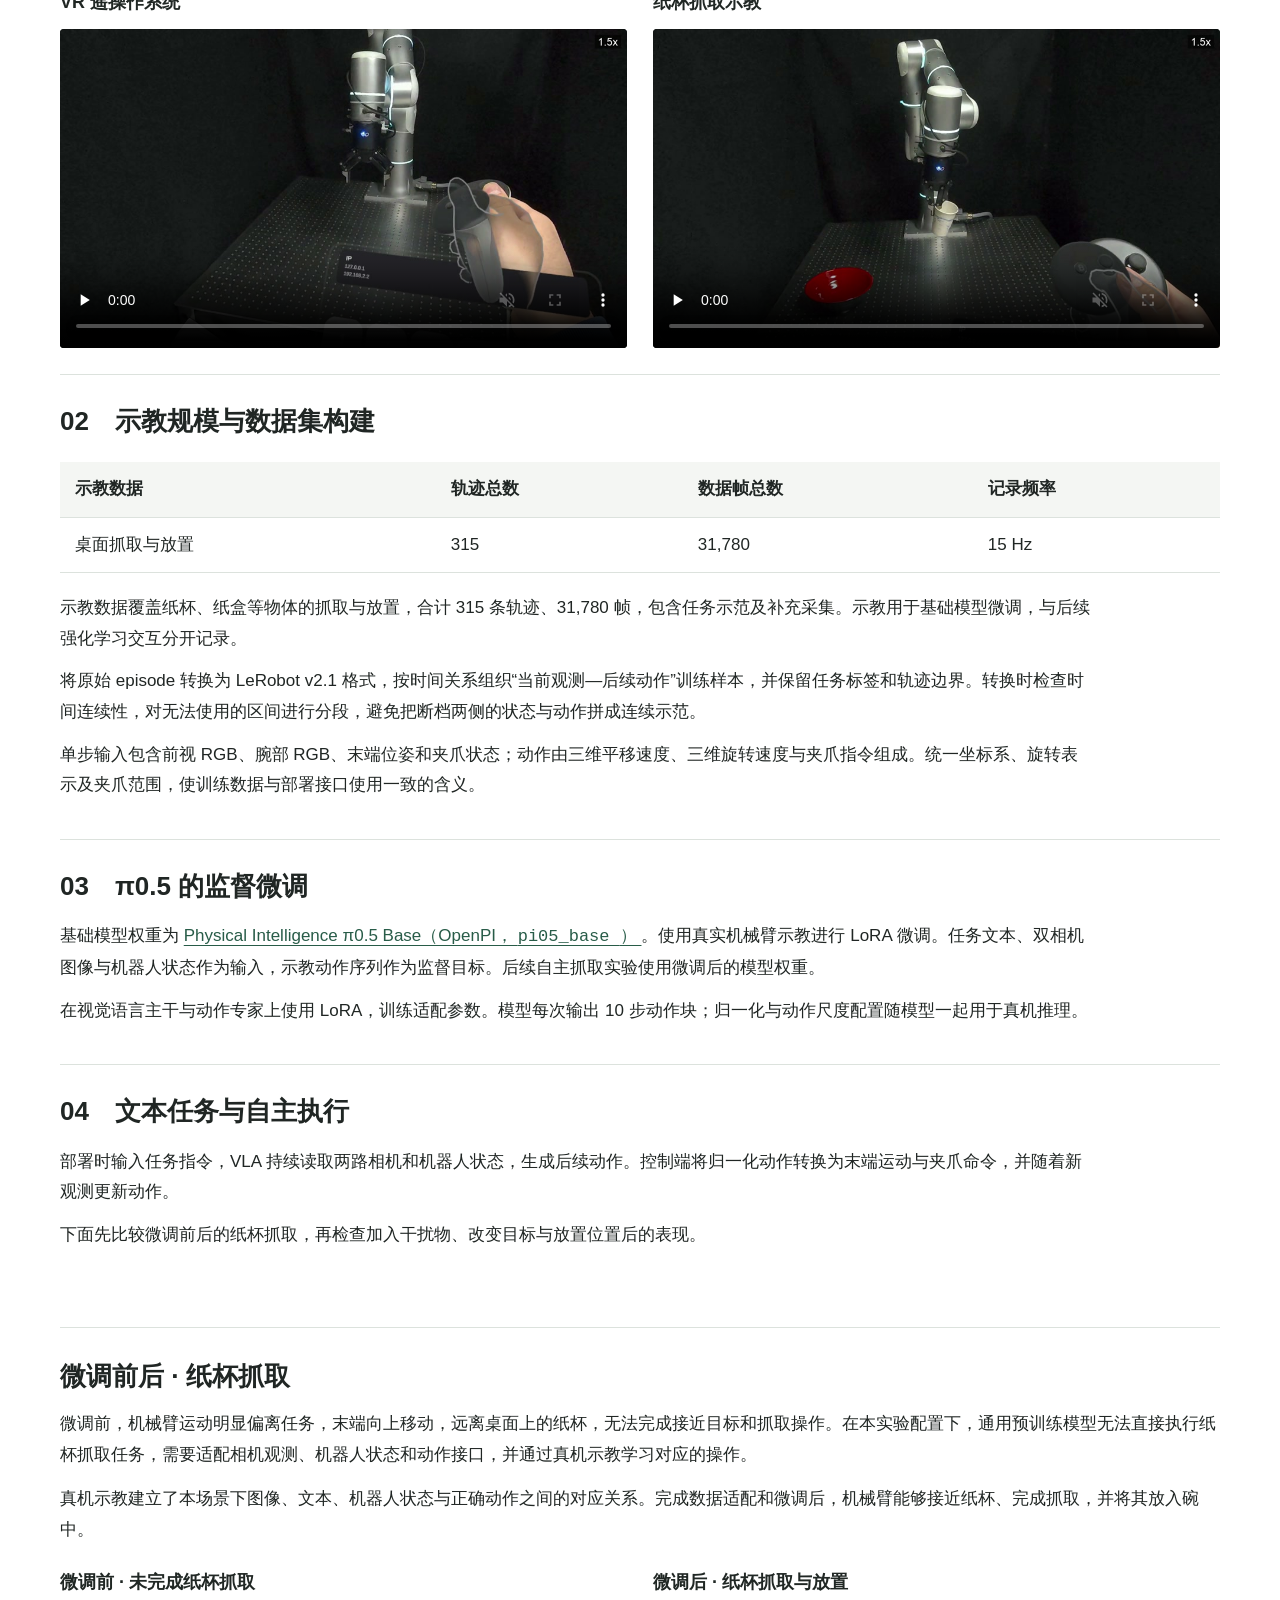
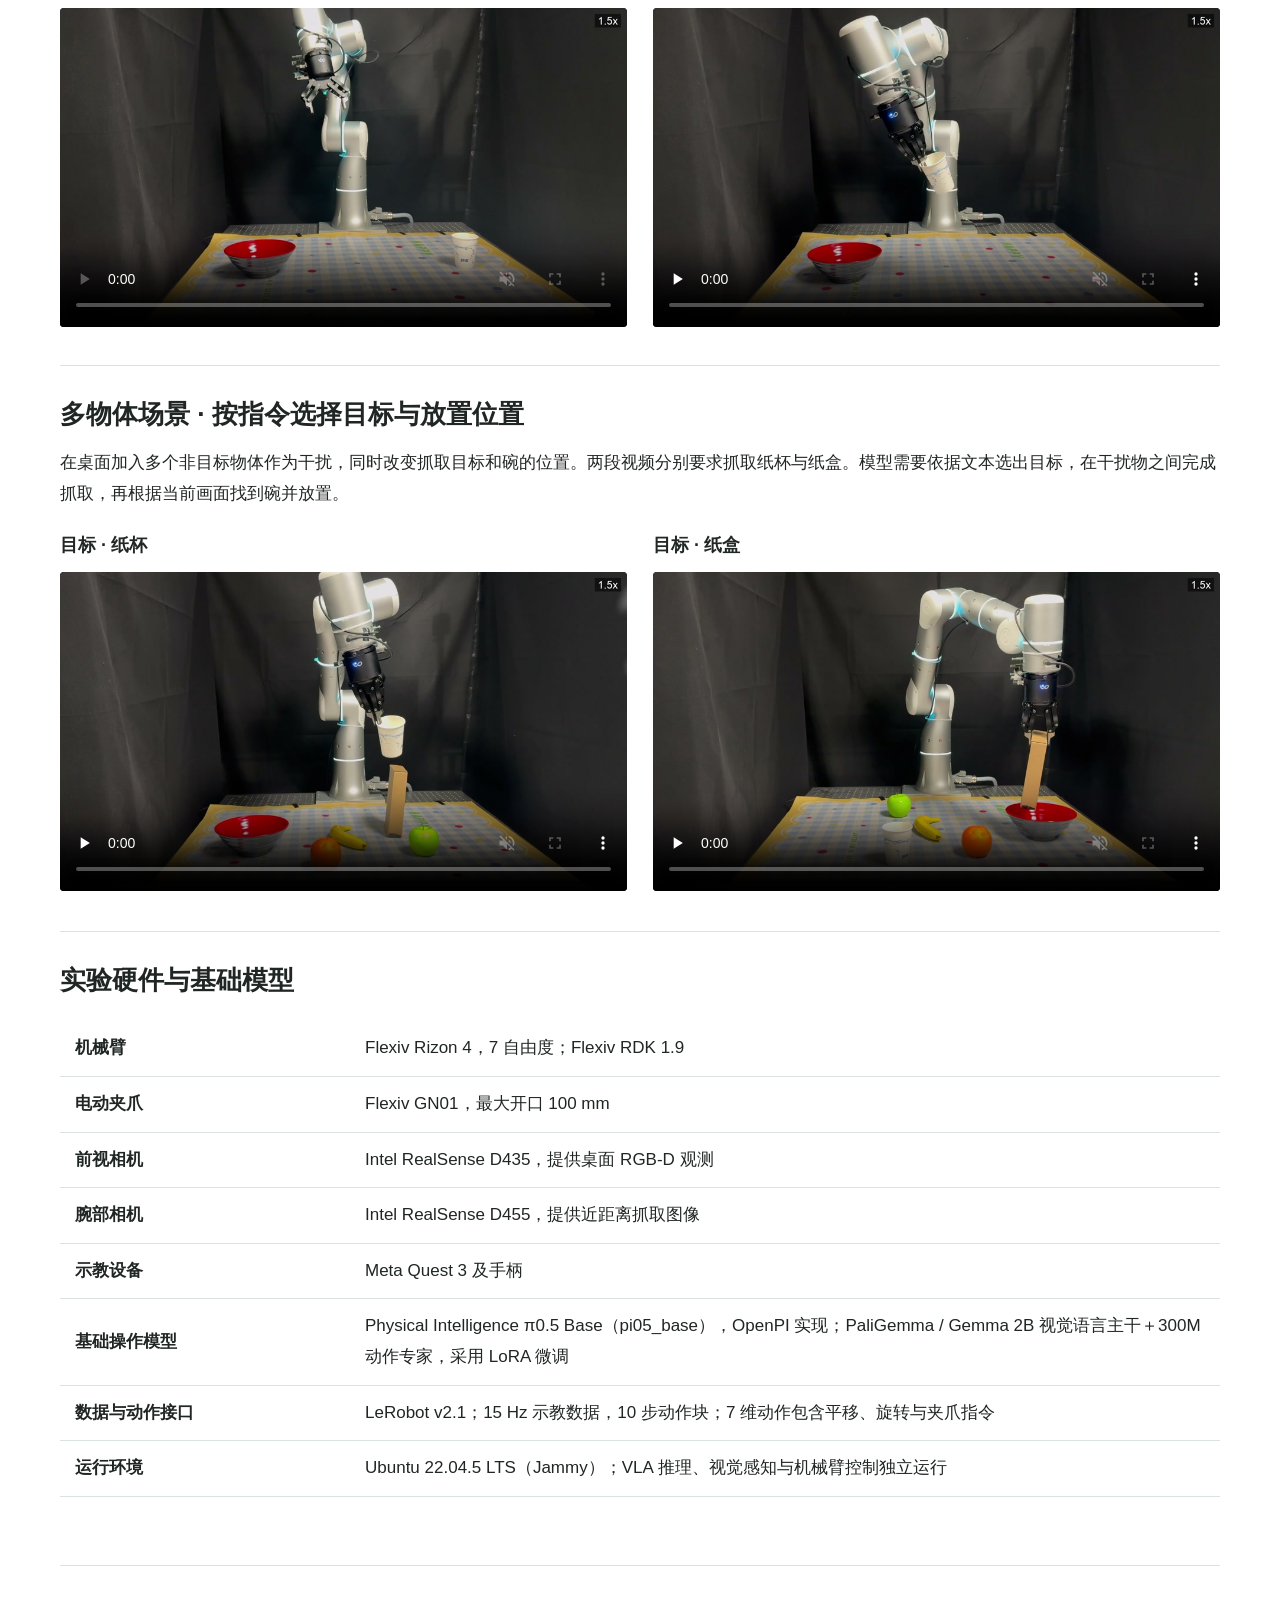
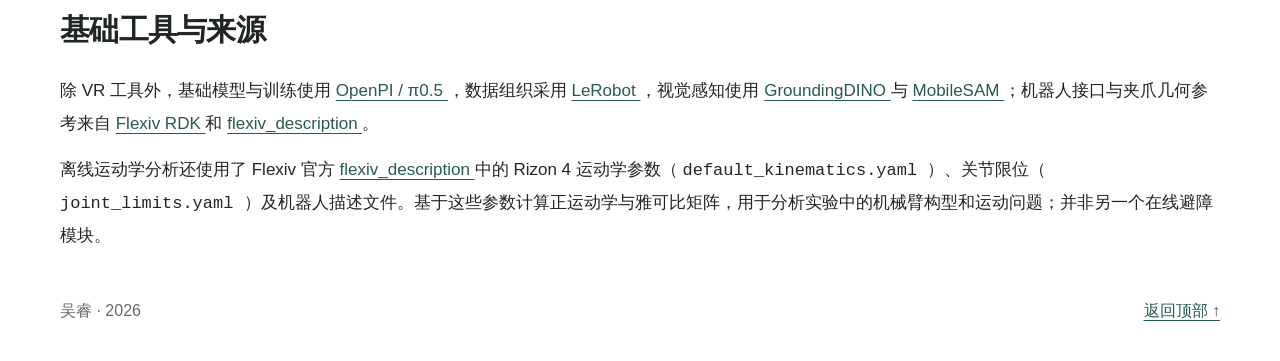
==== commit e0fa5e58: "Update internship institute name in index.html" ====
--- a/index.html
+++ b/index.html
@@ -30,7 +30,7 @@
     真实机械臂上的自主操作与避障
    </h1>
    <p class="lead">
-    这两个项目均开展于我在清华大学安全控制技术研究中心实习期间。我参与了两篇具身智能安全控制相关论文的研究工作，并在相关研究基础上，设计和实现了面向真实机械臂的实验系统。从 VR 示教接口、数据采集与处理、模型微调，到避障算法集成、真机强化学习和实验评估，我独立完成了两个项目的系统搭建、算法部署与真机验证。
+    这两个项目均开展于我在清华大学具身智能与机器人研究院实习期间。我参与了两篇具身智能安全控制相关论文的研究工作，并在相关研究基础上，设计和实现了面向真实机械臂的实验系统。从 VR 示教接口、数据采集与处理、模型微调，到避障算法集成、真机强化学习和实验评估，我独立完成了两个项目的系统搭建、算法部署与真机验证。
    </p>
    <div class="identity">
     <p class="author-name">
